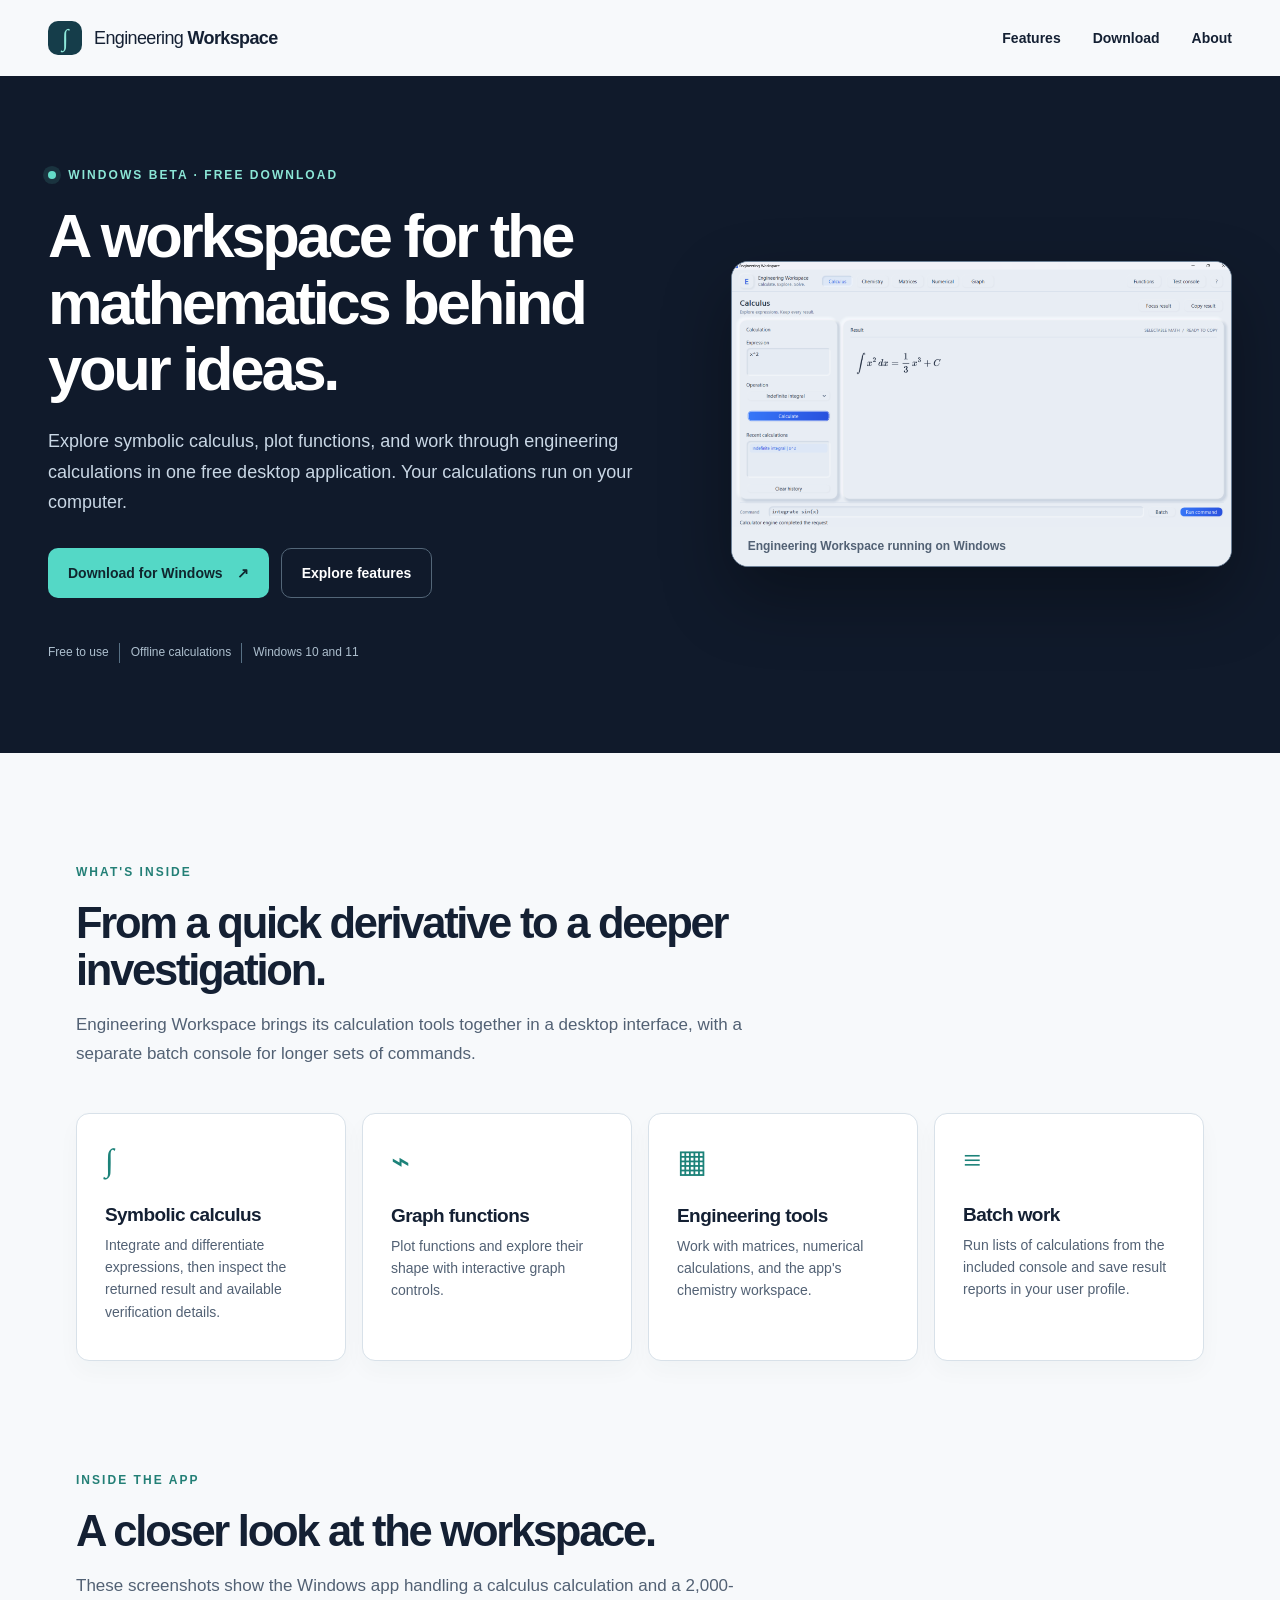
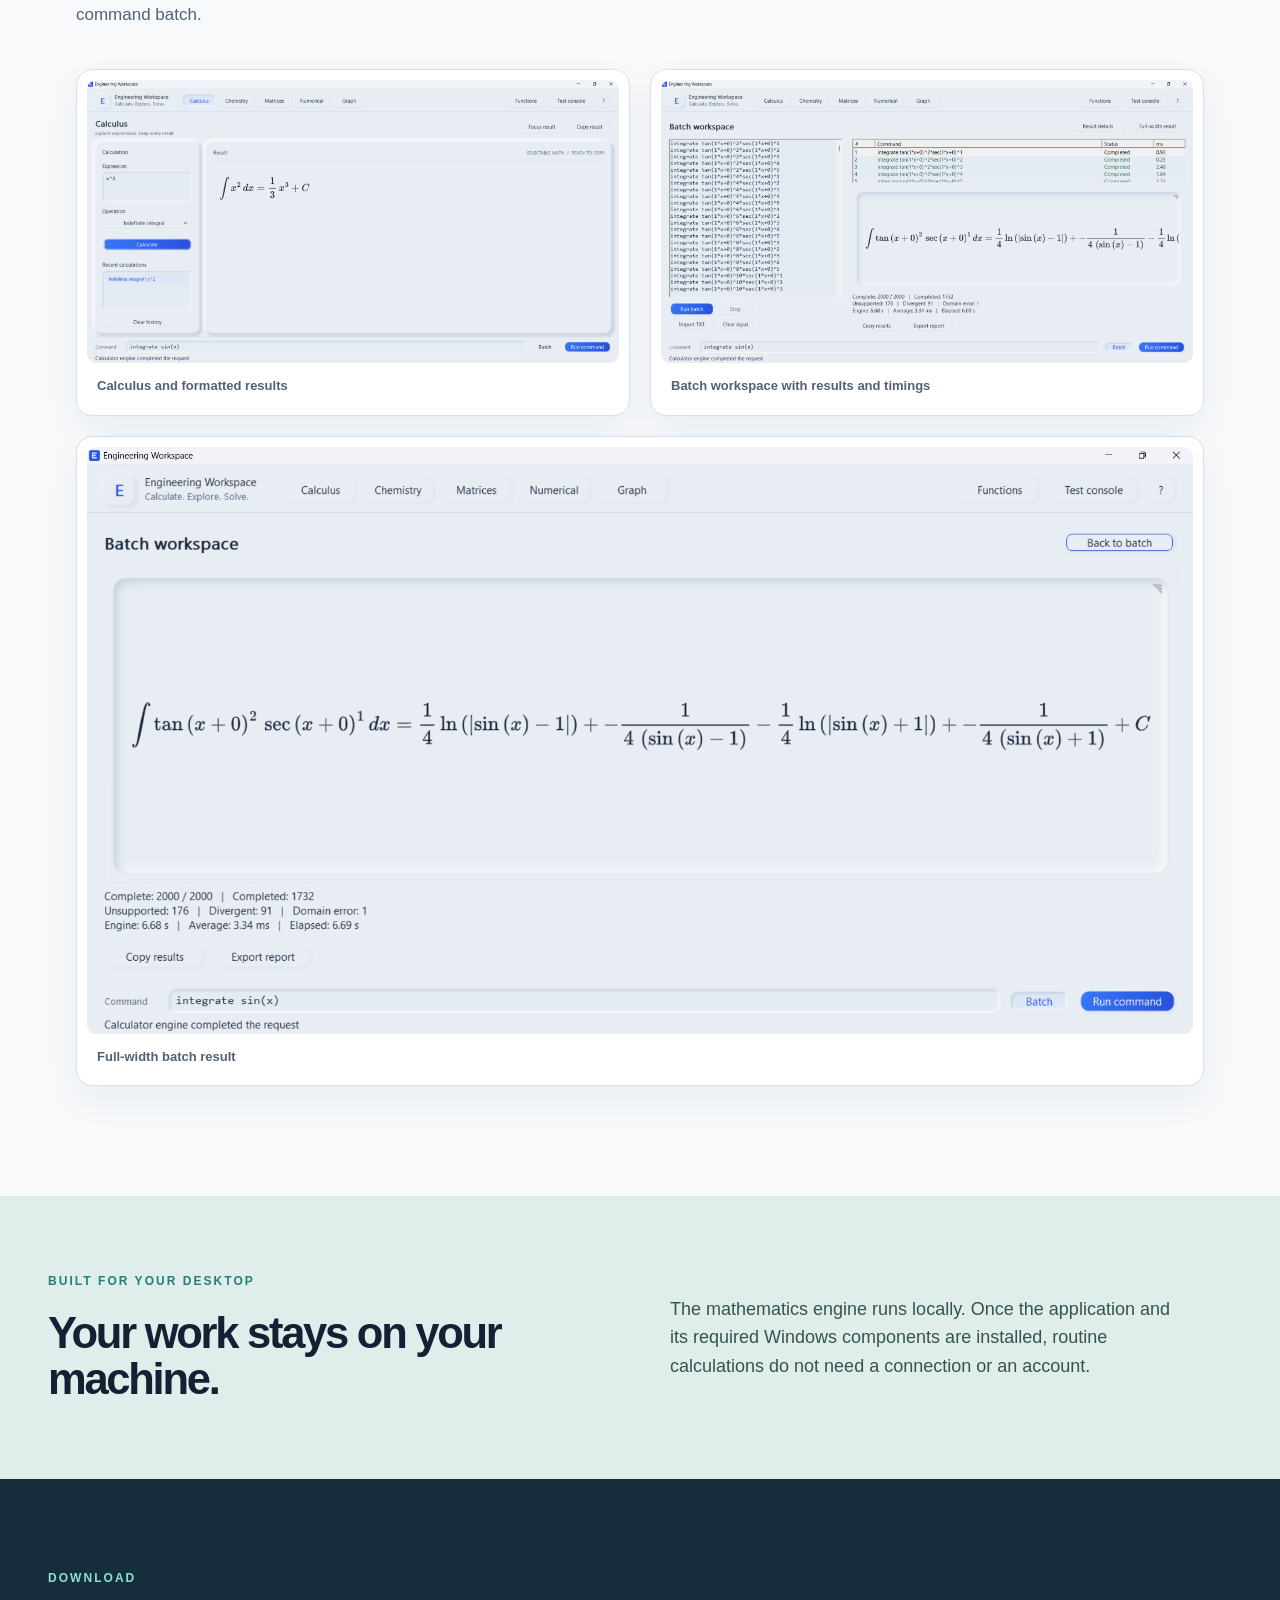
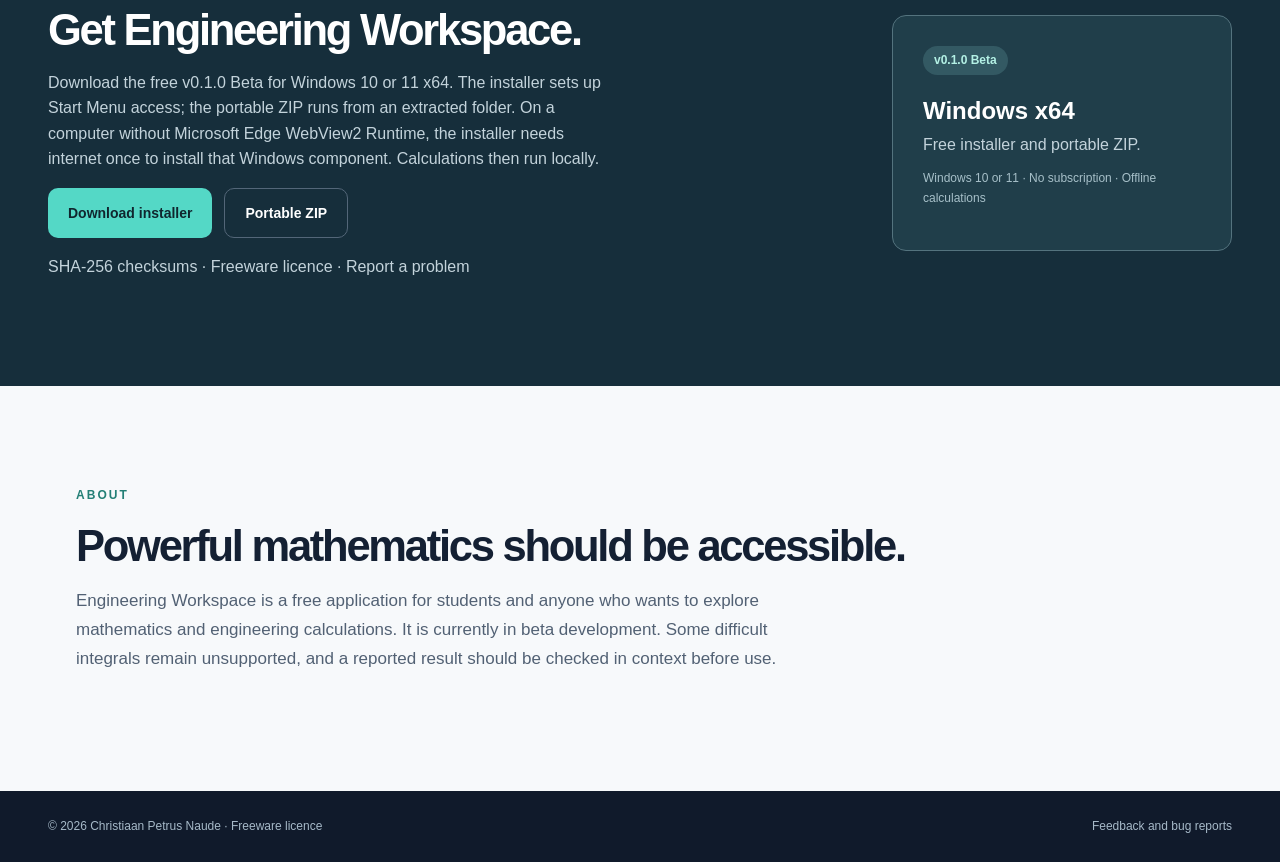
==== docs/index.html @ 5156f012 "Update links after GitHub account rename" ====
<!doctype html>
<html lang="en">
<head>
  <meta charset="utf-8">
  <meta name="viewport" content="width=device-width, initial-scale=1">
  <meta name="theme-color" content="#101a2b">
  <meta name="description" content="Engineering Workspace is a free Windows application for symbolic mathematics, graphing, and engineering calculations. Calculations run offline.">
  <title>Engineering Workspace — Mathematics, offline and free</title>
  <link rel="stylesheet" href="styles.css">
  <link rel="stylesheet" href="screenshots.css">
</head>
<body>
  <header class="site-header">
    <a class="brand" href="#top" aria-label="Engineering Workspace home"><span class="brand-mark">∫</span><span>Engineering <strong>Workspace</strong></span></a>
    <nav aria-label="Main navigation"><a href="#features">Features</a><a href="#download">Download</a><a href="#about">About</a></nav>
  </header>
  <main id="top">
    <section class="hero" aria-labelledby="hero-heading">
      <div class="hero-copy">
        <p class="eyebrow"><span class="pulse"></span> Windows beta · Free download</p>
        <h1 id="hero-heading">A workspace for the mathematics behind your ideas.</h1>
        <p class="lead">Explore symbolic calculus, plot functions, and work through engineering calculations in one free desktop application. Your calculations run on your computer.</p>
        <div class="hero-actions"><a class="button primary" href="#download">Download for Windows <span aria-hidden="true">↗</span></a><a class="button quiet" href="#features">Explore features</a></div>
        <div class="hero-facts"><span>Free to use</span><span>Offline calculations</span><span>Windows 10 and 11</span></div>
      </div>
      <figure class="workspace-preview">
        <img src="screenshots/engineering-workspace-calculus.png" alt="Engineering Workspace calculus screen displaying the integral of x squared" width="1917" height="1018">
        <figcaption>Engineering Workspace running on Windows</figcaption>
      </figure>
    </section>
    <section id="features" class="features" aria-labelledby="features-heading">
      <div class="section-intro"><p class="eyebrow">WHAT'S INSIDE</p><h2 id="features-heading">From a quick derivative to a deeper investigation.</h2><p>Engineering Workspace brings its calculation tools together in a desktop interface, with a separate batch console for longer sets of commands.</p></div>
      <div class="feature-grid">
        <article><span class="feature-symbol">∫</span><h3>Symbolic calculus</h3><p>Integrate and differentiate expressions, then inspect the returned result and available verification details.</p></article>
        <article><span class="feature-symbol">⌁</span><h3>Graph functions</h3><p>Plot functions and explore their shape with interactive graph controls.</p></article>
        <article><span class="feature-symbol">▦</span><h3>Engineering tools</h3><p>Work with matrices, numerical calculations, and the app's chemistry workspace.</p></article>
        <article><span class="feature-symbol">≡</span><h3>Batch work</h3><p>Run lists of calculations from the included console and save result reports in your user profile.</p></article>
      </div>
    </section>
    <section class="screenshots" aria-labelledby="screenshots-heading">
      <div class="section-intro"><p class="eyebrow">INSIDE THE APP</p><h2 id="screenshots-heading">A closer look at the workspace.</h2><p>These screenshots show the Windows app handling a calculus calculation and a 2,000-command batch.</p></div>
      <div class="screenshot-grid">
        <figure><img src="screenshots/engineering-workspace-calculus.png" alt="Calculus screen showing the integral of x squared and its formatted antiderivative" loading="lazy" width="1917" height="1018"><figcaption>Calculus and formatted results</figcaption></figure>
        <figure><img src="screenshots/engineering-workspace-batch.png" alt="Batch workspace showing 2,000 processed commands, their statuses and a selected result" loading="lazy" width="1917" height="1018"><figcaption>Batch workspace with results and timings</figcaption></figure>
        <figure><img src="screenshots/engineering-workspace-batch-result.png" alt="Full-width mathematical result from the batch workspace" loading="lazy" width="1917" height="1018"><figcaption>Full-width batch result</figcaption></figure>
      </div>
    </section>
    <section class="principle" aria-labelledby="principle-heading"><div><p class="eyebrow">BUILT FOR YOUR DESKTOP</p><h2 id="principle-heading">Your work stays on your machine.</h2></div><p>The mathematics engine runs locally. Once the application and its required Windows components are installed, routine calculations do not need a connection or an account.</p></section>
    <section id="download" class="download" aria-labelledby="download-heading"><div><p class="eyebrow">DOWNLOAD</p><h2 id="download-heading">Get Engineering Workspace.</h2><p>Download the free v0.1.0 Beta for Windows 10 or 11 x64. The installer sets up Start Menu access; the portable ZIP runs from an extracted folder. On a computer without Microsoft Edge WebView2 Runtime, the installer needs internet once to install that Windows component. Calculations then run locally.</p><div class="hero-actions"><a class="button primary" href="https://github.com/C-NAUDE/Engineering-Workspace-Releases/releases/download/v0.1.0/EngineeringWorkspace-Setup-v0.1.0.exe">Download installer</a><a class="button quiet" href="https://github.com/C-NAUDE/Engineering-Workspace-Releases/releases/download/v0.1.0/EngineeringWorkspace-Portable-v0.1.0-Windows-x64.zip">Portable ZIP</a></div><p class="small"><a href="https://github.com/C-NAUDE/Engineering-Workspace-Releases/releases/download/v0.1.0/SHA256SUMS.txt">SHA-256 checksums</a> · <a href="LICENSE.txt">Freeware licence</a> · <a href="https://github.com/C-NAUDE/Engineering-Workspace-Releases/issues">Report a problem</a></p></div><div class="release-card"><span class="release-status">v0.1.0 Beta</span><h3>Windows x64</h3><p>Free installer and portable ZIP.</p><p class="small">Windows 10 or 11 · No subscription · Offline calculations</p></div></section>
    <section id="about" class="about" aria-labelledby="about-heading"><p class="eyebrow">ABOUT</p><h2 id="about-heading">Powerful mathematics should be accessible.</h2><p>Engineering Workspace is a free application for students and anyone who wants to explore mathematics and engineering calculations. It is currently in beta development. Some difficult integrals remain unsupported, and a reported result should be checked in context before use.</p></section>
  </main>
  <footer><span>© 2026 Christiaan Petrus Naude · <a href="LICENSE.txt">Freeware licence</a></span><span><a href="https://github.com/C-NAUDE/Engineering-Workspace-Releases/issues">Feedback and bug reports</a></span></footer>
</body>
</html>
---- docs/styles.css ----
:root{color-scheme:light;--ink:#142033;--muted:#526174;--navy:#101a2b;--teal:#54d8c6;--line:#d8e1e9;--paper:#f7f9fb}*{box-sizing:border-box}html{scroll-behavior:smooth}body{margin:0;color:var(--ink);background:var(--paper);font:16px/1.6 'DM Sans',Arial,sans-serif}a{color:inherit;text-decoration:none}a:focus-visible{outline:3px solid #19877a;outline-offset:4px}.site-header{height:76px;display:flex;align-items:center;justify-content:space-between;gap:24px;max-width:1240px;padding:0 28px;margin:auto}.brand{display:flex;align-items:center;gap:12px;font-family:'Space Grotesk',Arial,sans-serif;font-size:18px;letter-spacing:-.035em;white-space:nowrap}.brand strong{font-weight:700}.brand-mark{display:grid;place-items:center;width:34px;height:34px;border-radius:10px;background:#153d4a;color:#8de8da;font:italic 24px Georgia,serif}.site-header nav{display:flex;gap:32px;font-size:14px;font-weight:700}.site-header nav a:hover{color:#167e73}.hero{background:var(--navy);color:#fff;min-height:570px;padding:90px max(28px,calc((100vw - 1184px)/2));display:grid;grid-template-columns:1.1fr .9fr;gap:70px;align-items:center;overflow:hidden}.eyebrow{text-transform:uppercase;letter-spacing:.17em;font-weight:700;font-size:12px;color:#237f76;margin:0 0 18px}.hero .eyebrow{color:#8be6d6}.pulse{display:inline-block;width:8px;height:8px;background:#63dbc8;border-radius:50%;margin-right:7px;box-shadow:0 0 0 5px #63dbc820}.hero h1,.section-intro h2,.principle h2,.download h2,.about h2{font-family:'Space Grotesk',Arial,sans-serif;letter-spacing:-.052em;line-height:1.08;margin:0}.hero h1{font-size:clamp(42px,4.8vw,68px);max-width:680px}.lead{font-size:18px;line-height:1.7;color:#c9d7e5;max-width:600px;margin:24px 0 30px}.hero-actions{display:flex;gap:12px;flex-wrap:wrap}.button{display:inline-flex;align-items:center;gap:14px;padding:13px 20px;border-radius:10px;font-size:14px;font-weight:700}.button.primary{background:var(--teal);color:#10262e}.button.primary:hover{background:#7ce9db}.button.quiet{border:1px solid #536678;color:#fff}.button.quiet:hover{background:#25354a}.hero-facts{display:flex;flex-wrap:wrap;gap:10px;margin-top:45px;font-size:12px;color:#adbfce}.hero-facts span{border-left:1px solid #577084;padding-left:11px}.hero-facts span:first-child{border:0;padding:0}.workspace-preview{width:100%;max-width:510px;background:#e9eef4;color:var(--ink);border:1px solid #6d8096;border-radius:17px;box-shadow:0 30px 70px #0005;transform:rotate(-2deg);overflow:hidden}.preview-title{height:46px;background:#d9e3ec;display:flex;align-items:center;gap:9px;padding:0 18px;font-size:12px;font-weight:700}.preview-dot{width:9px;height:9px;background:#2fae9e;border-radius:50%}.preview-label{margin-left:auto;font-size:10px;color:#5c6d7e;text-transform:uppercase;letter-spacing:.1em}.preview-tabs{display:flex;gap:5px;padding:11px 15px 0;background:#e7edf3}.preview-tabs span{padding:7px 13px;border-radius:7px 7px 0 0;color:#6d7e91;font-size:11px}.preview-tabs .active{background:#fff;color:#173c51;font-weight:700}.preview-body{background:#fff;padding:28px 28px 34px;min-height:272px}.preview-kicker{font-size:10px;letter-spacing:.15em;font-weight:700;color:#71849a;margin-bottom:8px}.preview-input{padding:12px 14px;margin-bottom:25px;background:#f2f6f9;border:1px solid #e0e8ee;border-radius:8px;font:14px Consolas,monospace;overflow-wrap:anywhere}.preview-answer{font:26px Georgia,serif;margin:7px 0 28px;color:#152f46}.preview-note{font-size:11px;color:#607387}.check{display:inline-grid;place-items:center;border-radius:50%;width:17px;height:17px;background:#daf8ed;color:#137e5a;margin-right:5px}.features,.about{max-width:1184px;margin:auto;padding:110px 28px}.section-intro{max-width:740px}.section-intro h2,.principle h2,.download h2,.about h2{font-size:clamp(34px,3.4vw,48px)}.section-intro>p:last-child,.about>p:last-child{color:var(--muted);font-size:17px;line-height:1.7;max-width:720px}.feature-grid{display:grid;grid-template-columns:repeat(4,1fr);gap:16px;margin-top:44px}.feature-grid article{background:#fff;border:1px solid var(--line);border-radius:13px;padding:28px;min-height:248px;box-shadow:0 10px 22px #13324b08}.feature-symbol{font:32px Georgia,serif;color:#1c8279}.feature-grid h3{font:600 19px 'Space Grotesk',Arial,sans-serif;letter-spacing:-.03em;margin:25px 0 8px}.feature-grid p{font-size:14px;color:var(--muted);margin:0}.principle{background:#dfeeea;padding:76px max(28px,calc((100vw - 1184px)/2));display:grid;grid-template-columns:1fr 1fr;gap:60px;align-items:center}.principle>p{max-width:500px;color:#36544f;font-size:18px}.download{background:#162e3b;color:#fff;padding:90px max(28px,calc((100vw - 1184px)/2));display:grid;grid-template-columns:1fr 340px;gap:90px;align-items:center}.download .eyebrow{color:#8ee0d1}.download p{max-width:570px;color:#c3d3db}.release-card{background:#203e4a;border:1px solid #54737e;border-radius:14px;padding:30px}.release-card h3{font:600 24px 'Space Grotesk',Arial,sans-serif;margin:22px 0 7px}.release-card p{margin:0 0 12px}.release-status{display:inline-block;background:#335963;color:#b4f1e5;border-radius:100px;padding:5px 11px;font-size:12px;font-weight:700}.release-card .small{font-size:12px;color:#a7c0c9}.about{padding-top:100px;padding-bottom:100px}footer{background:#101a2b;color:#a6b9c8;padding:26px max(28px,calc((100vw - 1184px)/2));display:flex;justify-content:space-between;gap:20px;font-size:12px}@media(max-width:900px){.hero{grid-template-columns:1fr;gap:60px;padding-top:75px;padding-bottom:80px}.workspace-preview{transform:none}.feature-grid{grid-template-columns:repeat(2,1fr)}.download{grid-template-columns:1fr;gap:30px}.release-card{max-width:420px}}@media(max-width:600px){.site-header{height:auto;min-height:72px;align-items:flex-start;flex-direction:column;padding-top:18px;padding-bottom:18px;gap:12px}.site-header nav{gap:20px;font-size:12px}.hero{padding-top:55px}.hero h1{font-size:42px}.lead{font-size:16px}.hero-facts{margin-top:32px}.features,.about{padding-top:75px;padding-bottom:75px}.feature-grid{grid-template-columns:1fr}.principle{grid-template-columns:1fr;gap:8px;padding-top:65px;padding-bottom:65px}.download{padding-top:70px;padding-bottom:70px}footer{flex-direction:column}}
---- docs/screenshots.css ----
.workspace-preview{margin:0;max-width:650px;transform:none}.workspace-preview img{display:block;width:100%;height:auto}.workspace-preview figcaption{padding:10px 16px;background:#e9eef4;color:#526174;font-size:12px;font-weight:700}.screenshots{max-width:1184px;margin:auto;padding:0 28px 110px}.screenshot-grid{display:grid;grid-template-columns:1fr 1fr;gap:20px;margin-top:40px}.screenshot-grid figure{margin:0;background:#fff;padding:10px;border:1px solid #d8e1e9;border-radius:16px;box-shadow:0 15px 35px #142f480e}.screenshot-grid figure:last-child{grid-column:1/-1}.screenshot-grid img{display:block;width:100%;height:auto;border-radius:9px}.screenshot-grid figcaption{padding:13px 10px 8px;font-size:13px;font-weight:700;color:#526174}@media(max-width:800px){.screenshots{padding-bottom:75px}.screenshot-grid{grid-template-columns:1fr}}
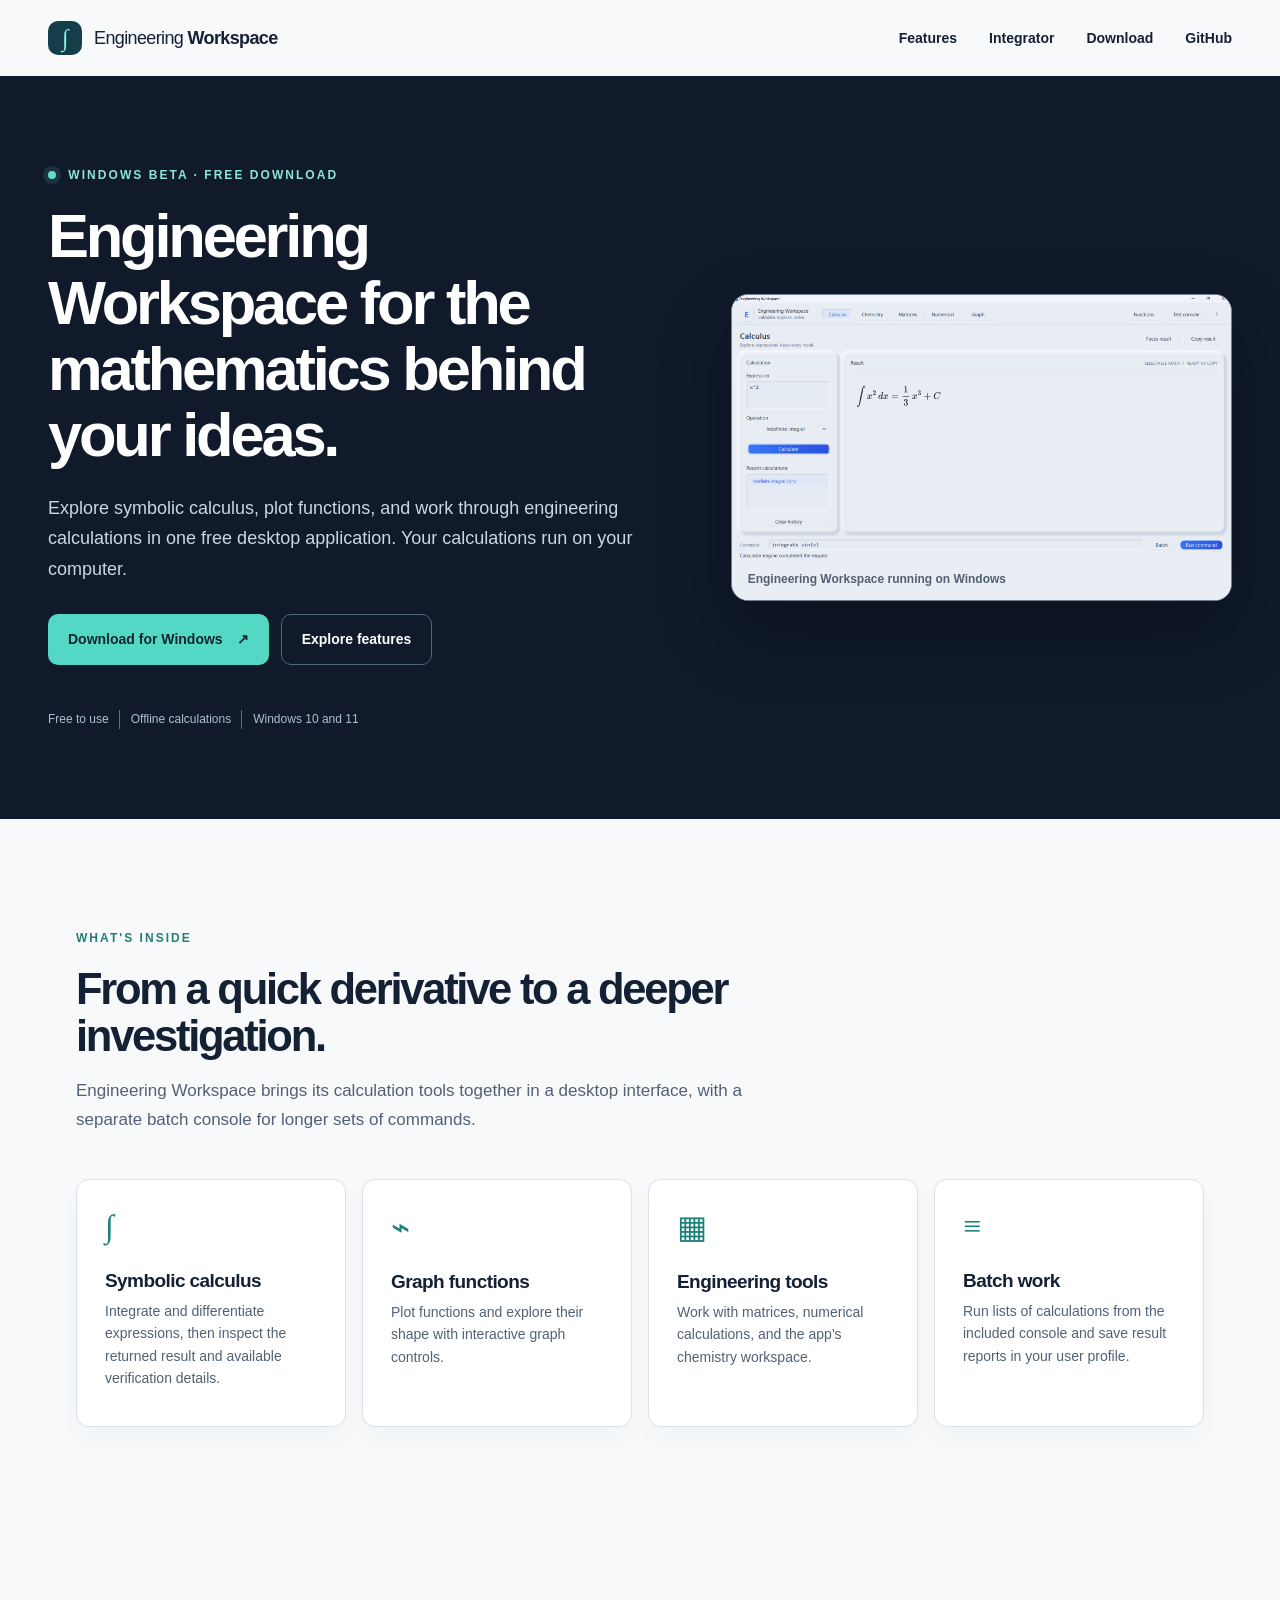
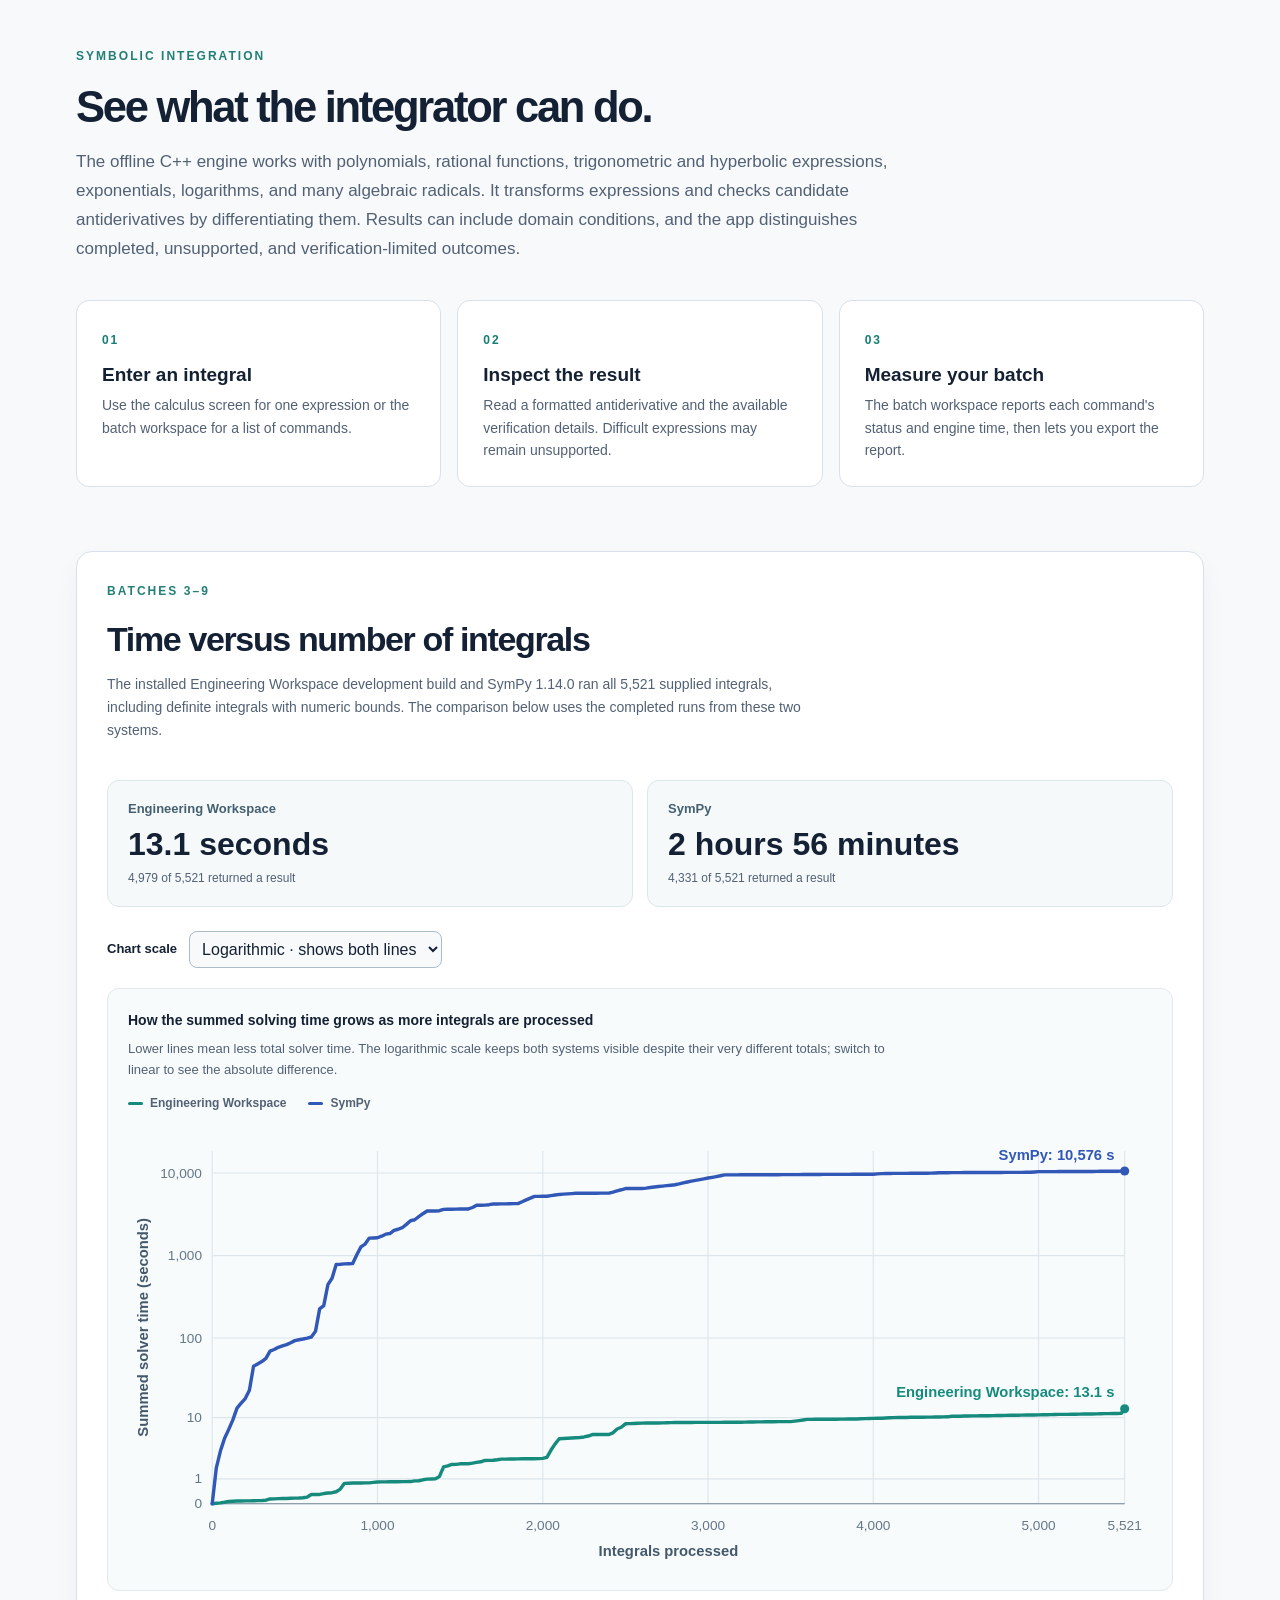
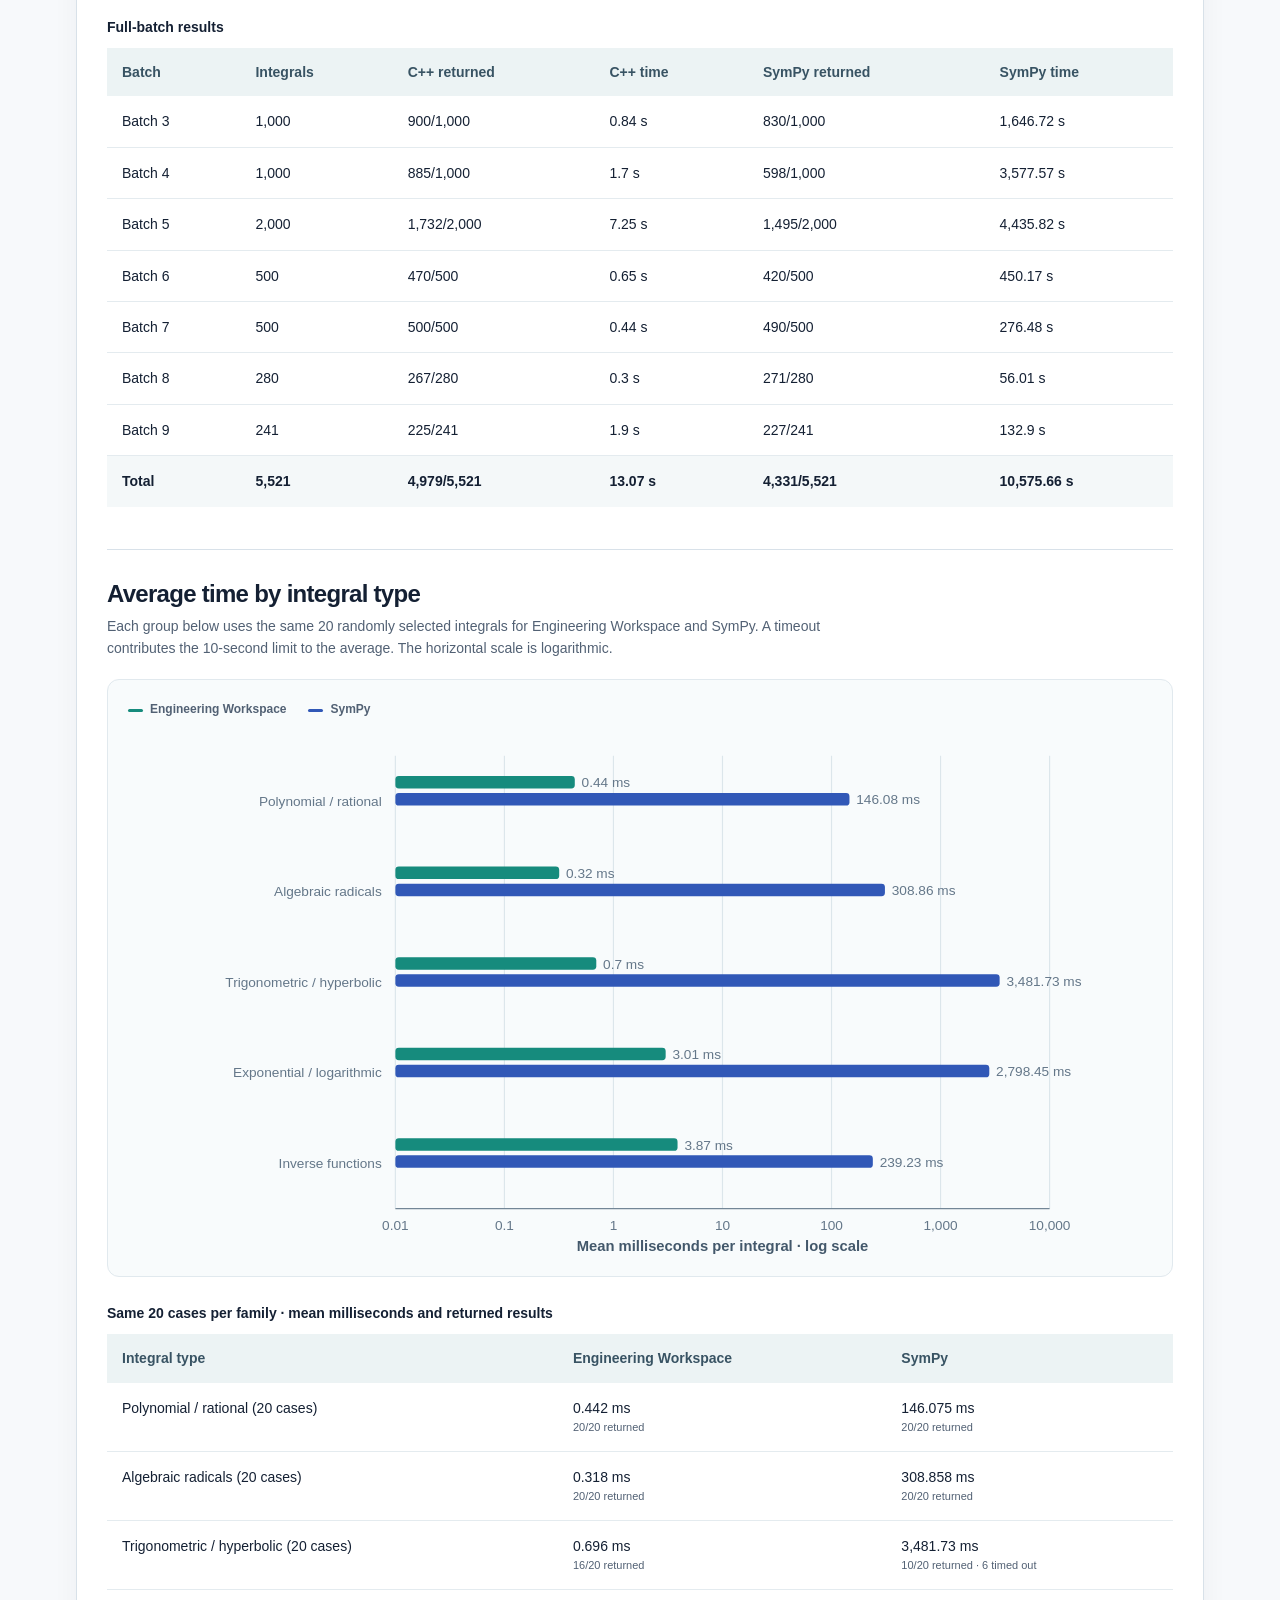
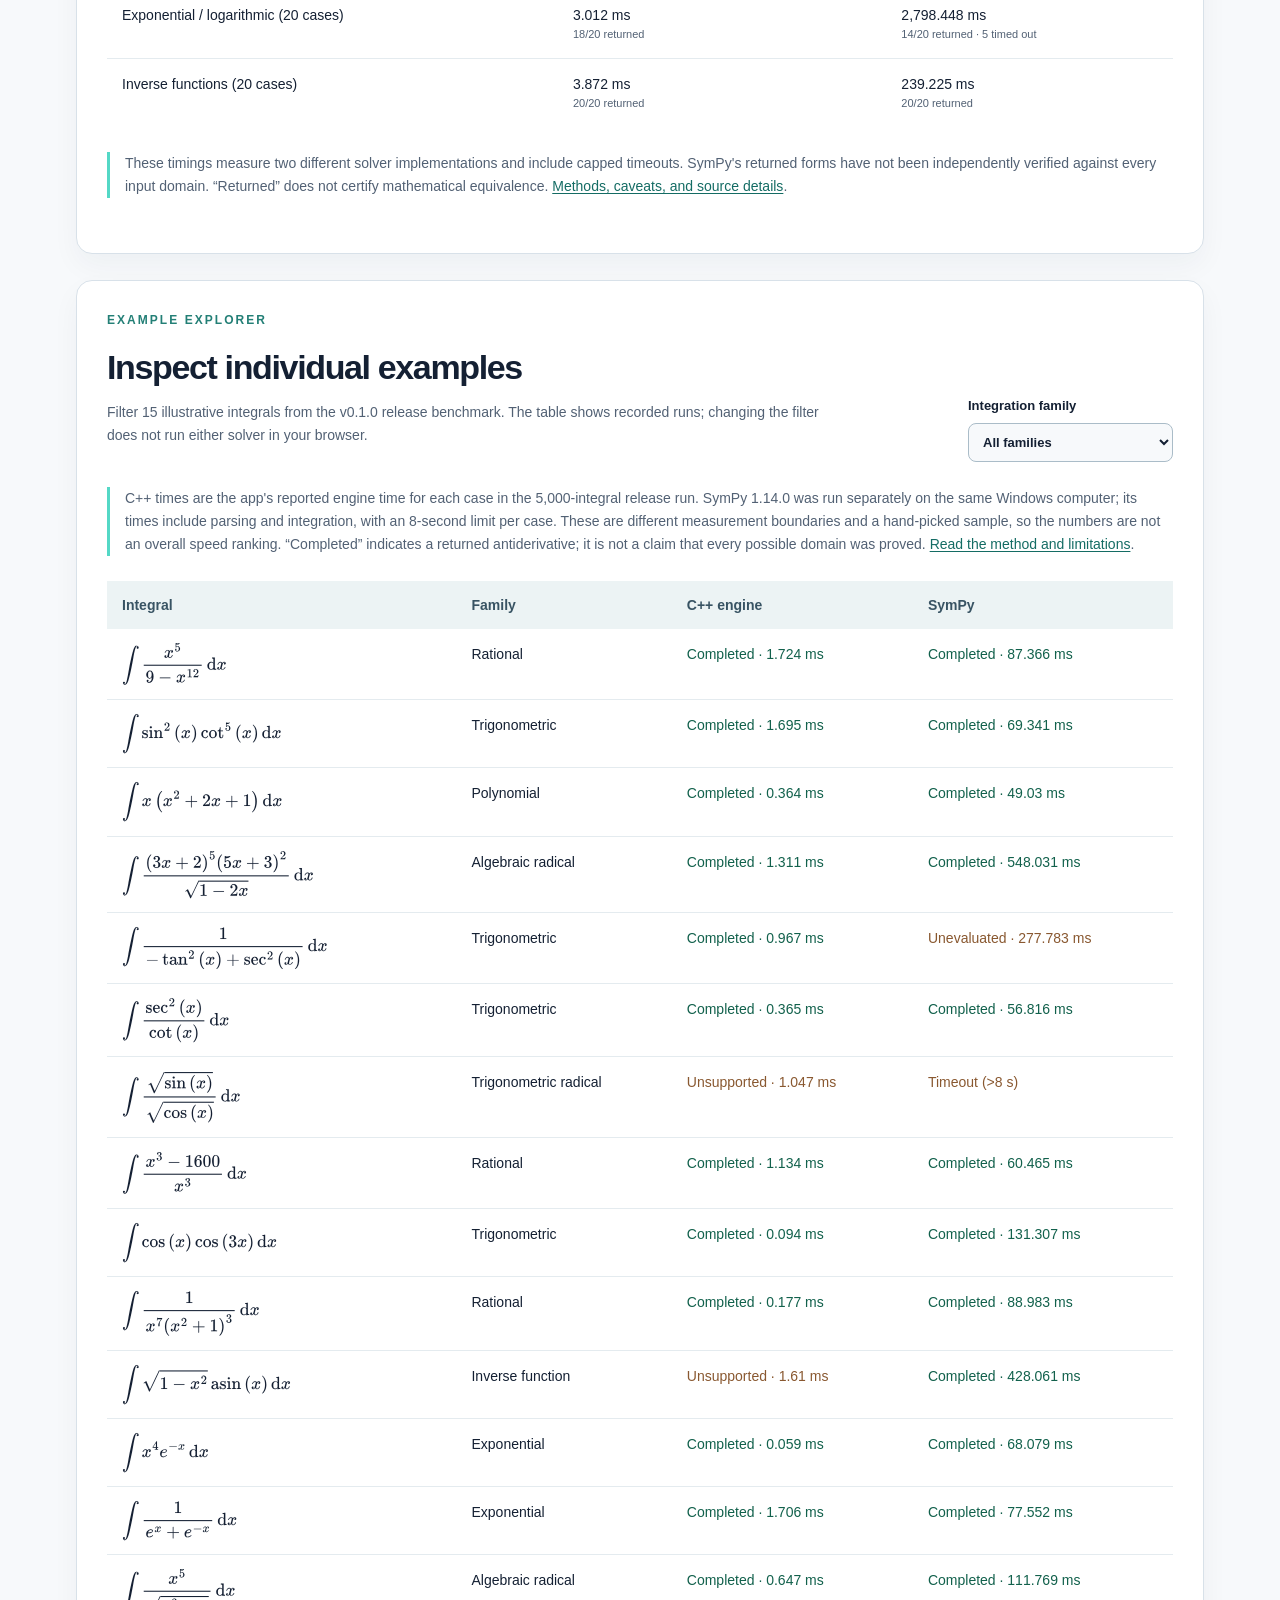
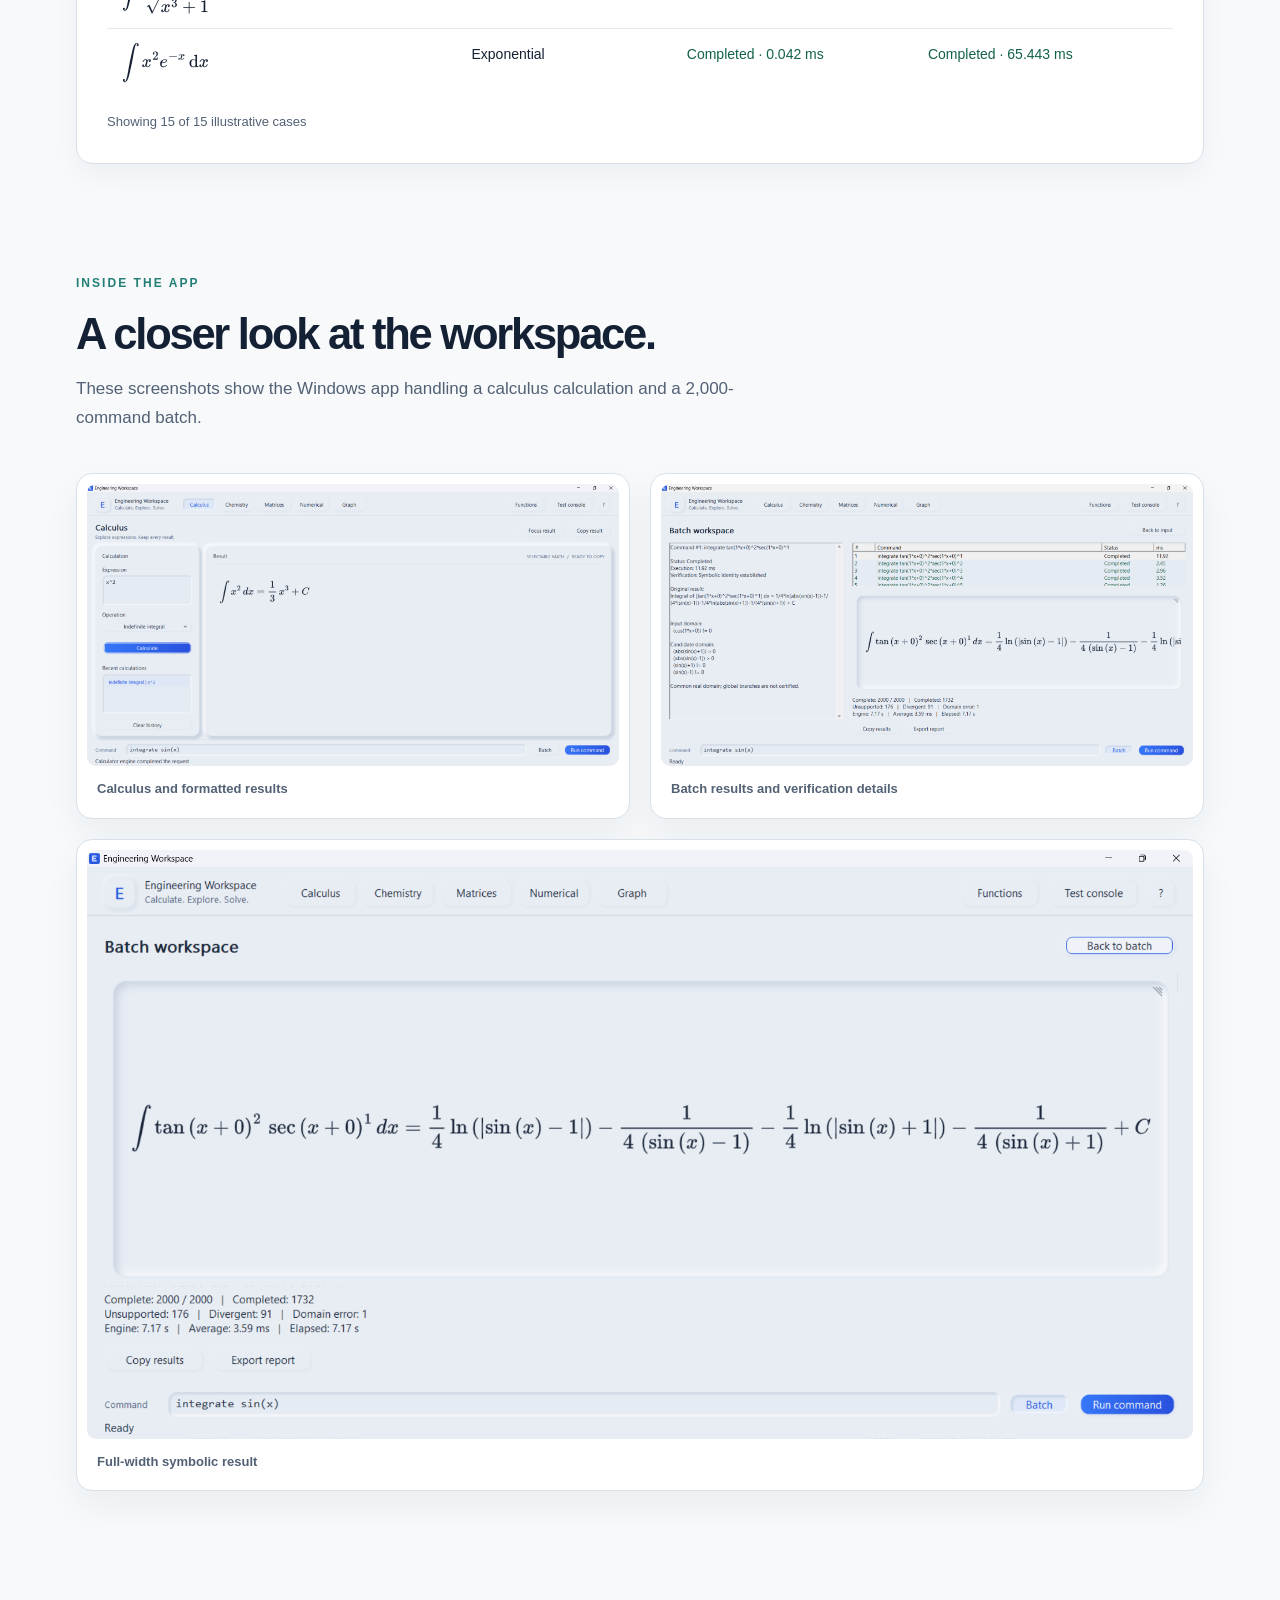
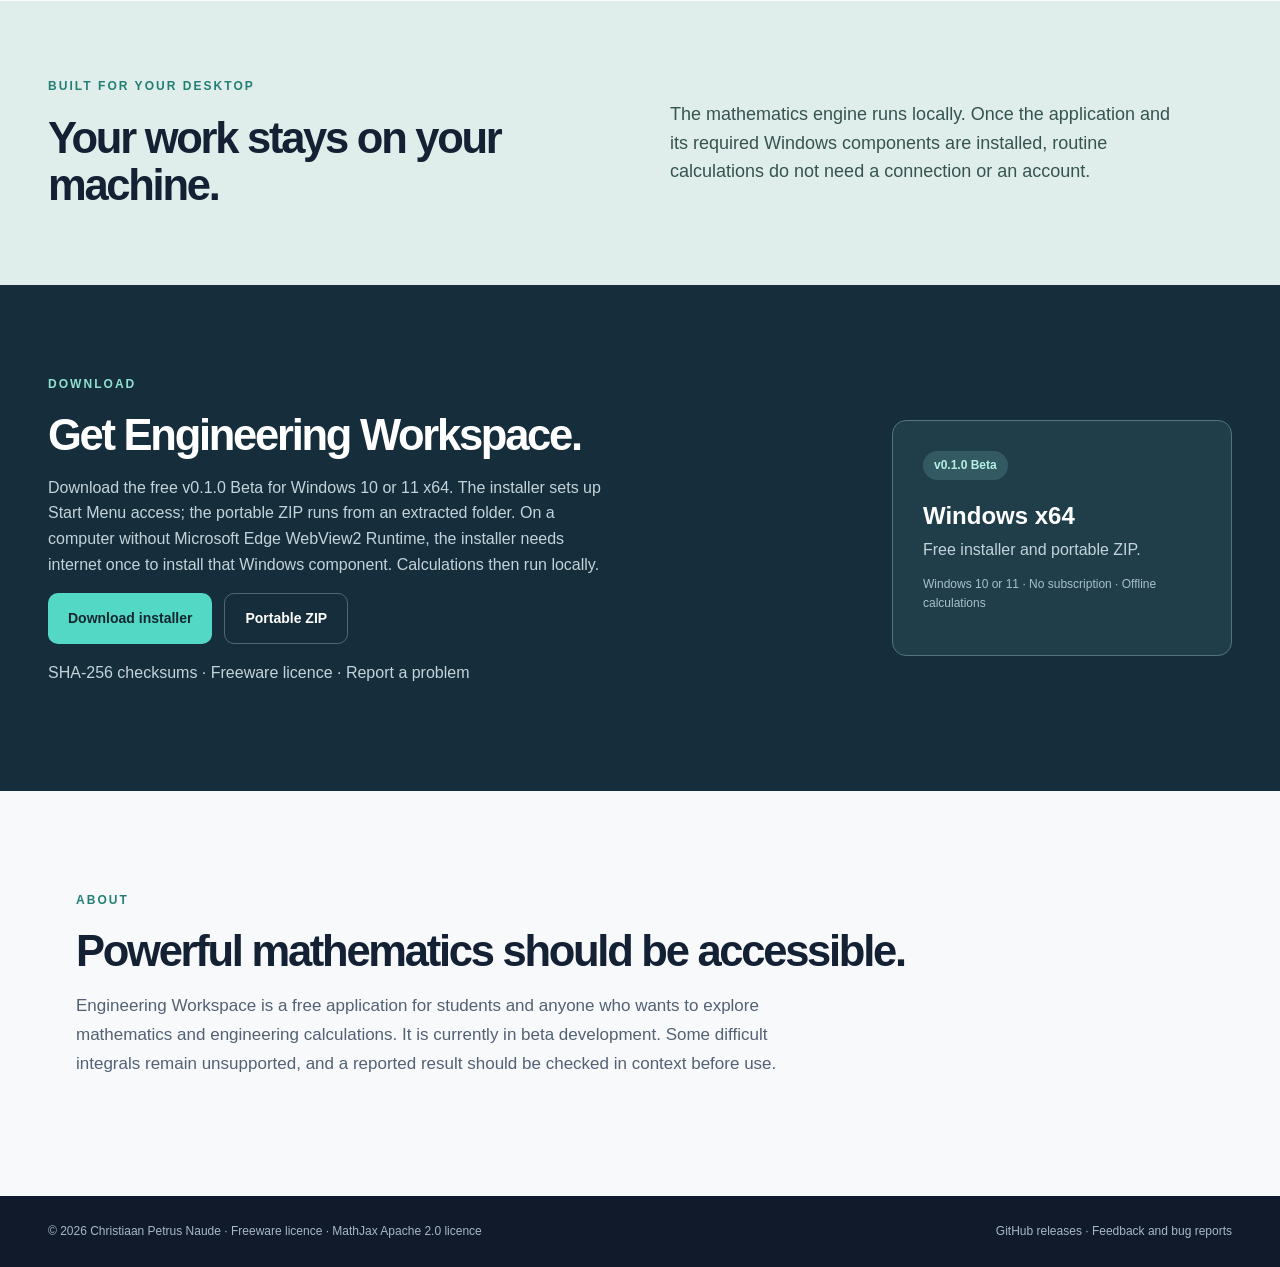
==== commit ad5a2126: "Update website and link to engineeringwork.space" ====
--- a/docs/index.html
+++ b/docs/index.html
@@ -3,22 +3,49 @@
 <head>
   <meta charset="utf-8">
   <meta name="viewport" content="width=device-width, initial-scale=1">
+  <link rel="icon" type="image/png" sizes="256x256" href="/favicon.png">
   <meta name="theme-color" content="#101a2b">
-  <meta name="description" content="Engineering Workspace is a free Windows application for symbolic mathematics, graphing, and engineering calculations. Calculations run offline.">
-  <title>Engineering Workspace — Mathematics, offline and free</title>
+  <meta name="description" content="Download Engineering Workspace, a free offline Windows app for symbolic calculus, graphing, matrices, numerical methods, and engineering calculations.">
+  <link rel="canonical" href="https://engineeringwork.space/">
+  <meta property="og:type" content="website">
+  <meta property="og:site_name" content="Engineering Workspace">
+  <meta property="og:title" content="Engineering Workspace — Free offline mathematics app for Windows">
+  <meta property="og:description" content="Explore symbolic calculus, graphs, matrices, and engineering calculations in a free Windows desktop app.">
+  <meta property="og:url" content="https://engineeringwork.space/">
+  <meta property="og:image" content="https://engineeringwork.space/screenshots/engineering-workspace-calculus.png">
+  <meta name="twitter:card" content="summary_large_image">
+  <script>window.MathJax = {tex: {inlineMath: [['\\(', '\\)']]}, svg: {fontCache: 'global'}, startup: {typeset: false}};</script>
+  <script defer src="vendor/MathJax/tex-svg.js"></script>
+  <script type="application/ld+json">
+  {
+    "@context": "https://schema.org",
+    "@type": "SoftwareApplication",
+    "name": "Engineering Workspace",
+    "url": "https://engineeringwork.space/",
+    "description": "Free offline Windows application for symbolic calculus, graphing, matrices, numerical methods, and engineering calculations.",
+    "applicationCategory": "EducationalApplication",
+    "operatingSystem": "Windows 10 and Windows 11 (x64)",
+    "softwareVersion": "0.1.0 Beta",
+    "author": {"@type": "Person", "name": "Christiaan Petrus Naude"},
+    "offers": {"@type": "Offer", "price": "0", "priceCurrency": "USD"}
+  }
+  </script>
+  <title>Engineering Workspace — Free offline mathematics app for Windows</title>
   <link rel="stylesheet" href="styles.css">
   <link rel="stylesheet" href="screenshots.css">
+  <link rel="stylesheet" href="integrator.css?v=20261024-b39b">
+  <link rel="stylesheet" href="mobile.css?v=20261025-phone-v1">
 </head>
 <body>
   <header class="site-header">
     <a class="brand" href="#top" aria-label="Engineering Workspace home"><span class="brand-mark">∫</span><span>Engineering <strong>Workspace</strong></span></a>
-    <nav aria-label="Main navigation"><a href="#features">Features</a><a href="#download">Download</a><a href="#about">About</a></nav>
+    <nav aria-label="Main navigation"><a href="#features">Features</a><a href="#integrator">Integrator</a><a href="#download">Download</a><a href="https://github.com/C-NAUDE/Engineering-Workspace-Releases">GitHub</a></nav>
   </header>
   <main id="top">
     <section class="hero" aria-labelledby="hero-heading">
       <div class="hero-copy">
         <p class="eyebrow"><span class="pulse"></span> Windows beta · Free download</p>
-        <h1 id="hero-heading">A workspace for the mathematics behind your ideas.</h1>
+        <h1 id="hero-heading">Engineering Workspace for the mathematics behind your ideas.</h1>
         <p class="lead">Explore symbolic calculus, plot functions, and work through engineering calculations in one free desktop application. Your calculations run on your computer.</p>
         <div class="hero-actions"><a class="button primary" href="#download">Download for Windows <span aria-hidden="true">↗</span></a><a class="button quiet" href="#features">Explore features</a></div>
         <div class="hero-facts"><span>Free to use</span><span>Offline calculations</span><span>Windows 10 and 11</span></div>
@@ -37,18 +64,50 @@
         <article><span class="feature-symbol">≡</span><h3>Batch work</h3><p>Run lists of calculations from the included console and save result reports in your user profile.</p></article>
       </div>
     </section>
+    <section id="integrator" class="integrator" aria-labelledby="integrator-heading">
+      <div class="section-intro">
+        <p class="eyebrow">SYMBOLIC INTEGRATION</p>
+        <h2 id="integrator-heading">See what the integrator can do.</h2>
+        <p>The offline C++ engine works with polynomials, rational functions, trigonometric and hyperbolic expressions, exponentials, logarithms, and many algebraic radicals. It transforms expressions and checks candidate antiderivatives by differentiating them. Results can include domain conditions, and the app distinguishes completed, unsupported, and verification-limited outcomes.</p>
+      </div>
+      <div class="integrator-highlights">
+        <article><span>01</span><h3>Enter an integral</h3><p>Use the calculus screen for one expression or the batch workspace for a list of commands.</p></article>
+        <article><span>02</span><h3>Inspect the result</h3><p>Read a formatted antiderivative and the available verification details. Difficult expressions may remain unsupported.</p></article>
+        <article><span>03</span><h3>Measure your batch</h3><p>The batch workspace reports each command's status and engine time, then lets you export the report.</p></article>
+      </div>
+      <div id="batch-benchmarks" class="benchmark-panel batch-benchmark-panel" aria-labelledby="batch-benchmark-heading">
+        <div class="benchmark-heading"><div><p class="eyebrow">BATCHES 3–9</p><h3 id="batch-benchmark-heading">Time versus number of integrals</h3><p>The installed Engineering Workspace development build and SymPy 1.14.0 ran all 5,521 supplied integrals, including definite integrals with numeric bounds. The comparison below uses the completed runs from these two systems.</p></div></div>
+        <div class="benchmark-kpis" aria-label="Full benchmark totals"><div><span>Engineering Workspace</span><strong id="engine-time-total">Loading…</strong><small id="engine-result-total"></small></div><div><span>SymPy</span><strong id="sympy-time-total">Loading…</strong><small id="sympy-result-total"></small></div></div>
+        <div class="chart-control"><label for="batch-time-scale">Chart scale</label><select id="batch-time-scale"><option value="log" selected>Logarithmic · shows both lines</option><option value="linear">Linear</option></select></div>
+        <div class="chart-card"><p class="chart-caption">How the summed solving time grows as more integrals are processed</p><p class="chart-explanation">Lower lines mean less total solver time. The logarithmic scale keeps both systems visible despite their very different totals; switch to linear to see the absolute difference.</p><div class="chart-legend"><span class="legend-engine">Engineering Workspace</span><span class="legend-sympy">SymPy</span></div><svg id="batch-time-chart" class="benchmark-chart" viewBox="0 0 900 390" role="img" aria-label="Cumulative solver time versus number of integrals; lower lines represent less time"></svg></div>
+        <div class="benchmark-table-wrap"><table class="benchmark-table" id="batch-summary-table"><caption>Full-batch results</caption><thead><tr><th scope="col">Batch</th><th scope="col">Integrals</th><th scope="col">C++ returned</th><th scope="col">C++ time</th><th scope="col">SymPy returned</th><th scope="col">SymPy time</th></tr></thead><tbody><tr><td colspan="6">Loading full-batch results…</td></tr></tbody></table></div>
+        <div class="family-benchmark"><h4>Average time by integral type</h4><p>Each group below uses the same 20 randomly selected integrals for Engineering Workspace and SymPy. A timeout contributes the 10-second limit to the average. The horizontal scale is logarithmic.</p><div class="chart-card"><div class="chart-legend"><span class="legend-engine">Engineering Workspace</span><span class="legend-sympy">SymPy</span></div><svg id="family-time-chart" class="benchmark-chart family-chart" viewBox="0 0 900 460" role="img" aria-label="Average measured time per integral type on the same 100 sampled integrals"></svg></div><div class="benchmark-table-wrap"><table class="benchmark-table" id="family-summary-table"><caption>Same 20 cases per family · mean milliseconds and returned results</caption><thead><tr><th scope="col">Integral type</th><th scope="col">Engineering Workspace</th><th scope="col">SymPy</th></tr></thead><tbody><tr><td colspan="3">Loading family comparison…</td></tr></tbody></table></div></div>
+        <p class="benchmark-note">These timings measure two different solver implementations and include capped timeouts. SymPy's returned forms have not been independently verified against every input domain. “Returned” does not certify mathematical equivalence. <a href="benchmark-methodology.html#full-batches">Methods, caveats, and source details</a>.</p>
+      </div>
+      <div class="benchmark-panel" aria-labelledby="benchmark-heading">
+        <div class="benchmark-heading">
+          <div><p class="eyebrow">EXAMPLE EXPLORER</p><h3 id="benchmark-heading">Inspect individual examples</h3><p>Filter 15 illustrative integrals from the v0.1.0 release benchmark. The table shows recorded runs; changing the filter does not run either solver in your browser.</p></div>
+          <label for="benchmark-family">Integration family <select id="benchmark-family"><option value="all">All families</option></select></label>
+        </div>
+        <p class="benchmark-note">C++ times are the app's reported engine time for each case in the 5,000-integral release run. SymPy 1.14.0 was run separately on the same Windows computer; its times include parsing and integration, with an 8-second limit per case. These are different measurement boundaries and a hand-picked sample, so the numbers are not an overall speed ranking. “Completed” indicates a returned antiderivative; it is not a claim that every possible domain was proved. <a href="benchmark-methodology.html">Read the method and limitations</a>.</p>
+        <div class="benchmark-table-wrap"><table class="benchmark-table"><thead><tr><th scope="col">Integral</th><th scope="col">Family</th><th scope="col">C++ engine</th><th scope="col">SymPy</th></tr></thead><tbody id="benchmark-rows"><tr><td colspan="4">Loading comparison data…</td></tr></tbody></table></div>
+        <p id="benchmark-count" class="benchmark-count" aria-live="polite"></p>
+      </div>
+    </section>
     <section class="screenshots" aria-labelledby="screenshots-heading">
       <div class="section-intro"><p class="eyebrow">INSIDE THE APP</p><h2 id="screenshots-heading">A closer look at the workspace.</h2><p>These screenshots show the Windows app handling a calculus calculation and a 2,000-command batch.</p></div>
       <div class="screenshot-grid">
         <figure><img src="screenshots/engineering-workspace-calculus.png" alt="Calculus screen showing the integral of x squared and its formatted antiderivative" loading="lazy" width="1917" height="1018"><figcaption>Calculus and formatted results</figcaption></figure>
-        <figure><img src="screenshots/engineering-workspace-batch.png" alt="Batch workspace showing 2,000 processed commands, their statuses and a selected result" loading="lazy" width="1917" height="1018"><figcaption>Batch workspace with results and timings</figcaption></figure>
-        <figure><img src="screenshots/engineering-workspace-batch-result.png" alt="Full-width mathematical result from the batch workspace" loading="lazy" width="1917" height="1018"><figcaption>Full-width batch result</figcaption></figure>
+        <figure><img src="screenshots/engineering-workspace-batch.png?v=20261024-2356" alt="Batch workspace showing a selected command's result, verification details and timings after 2,000 commands" loading="lazy" width="1917" height="1018"><figcaption>Batch results and verification details</figcaption></figure>
+        <figure><img src="screenshots/engineering-workspace-batch-result.png?v=20261024-2356" alt="Full-width mathematical result from the batch workspace after 2,000 commands" loading="lazy" width="1917" height="1018"><figcaption>Full-width symbolic result</figcaption></figure>
       </div>
     </section>
     <section class="principle" aria-labelledby="principle-heading"><div><p class="eyebrow">BUILT FOR YOUR DESKTOP</p><h2 id="principle-heading">Your work stays on your machine.</h2></div><p>The mathematics engine runs locally. Once the application and its required Windows components are installed, routine calculations do not need a connection or an account.</p></section>
     <section id="download" class="download" aria-labelledby="download-heading"><div><p class="eyebrow">DOWNLOAD</p><h2 id="download-heading">Get Engineering Workspace.</h2><p>Download the free v0.1.0 Beta for Windows 10 or 11 x64. The installer sets up Start Menu access; the portable ZIP runs from an extracted folder. On a computer without Microsoft Edge WebView2 Runtime, the installer needs internet once to install that Windows component. Calculations then run locally.</p><div class="hero-actions"><a class="button primary" href="https://github.com/C-NAUDE/Engineering-Workspace-Releases/releases/download/v0.1.0/EngineeringWorkspace-Setup-v0.1.0.exe">Download installer</a><a class="button quiet" href="https://github.com/C-NAUDE/Engineering-Workspace-Releases/releases/download/v0.1.0/EngineeringWorkspace-Portable-v0.1.0-Windows-x64.zip">Portable ZIP</a></div><p class="small"><a href="https://github.com/C-NAUDE/Engineering-Workspace-Releases/releases/download/v0.1.0/SHA256SUMS.txt">SHA-256 checksums</a> · <a href="LICENSE.txt">Freeware licence</a> · <a href="https://github.com/C-NAUDE/Engineering-Workspace-Releases/issues">Report a problem</a></p></div><div class="release-card"><span class="release-status">v0.1.0 Beta</span><h3>Windows x64</h3><p>Free installer and portable ZIP.</p><p class="small">Windows 10 or 11 · No subscription · Offline calculations</p></div></section>
     <section id="about" class="about" aria-labelledby="about-heading"><p class="eyebrow">ABOUT</p><h2 id="about-heading">Powerful mathematics should be accessible.</h2><p>Engineering Workspace is a free application for students and anyone who wants to explore mathematics and engineering calculations. It is currently in beta development. Some difficult integrals remain unsupported, and a reported result should be checked in context before use.</p></section>
   </main>
-  <footer><span>© 2026 Christiaan Petrus Naude · <a href="LICENSE.txt">Freeware licence</a></span><span><a href="https://github.com/C-NAUDE/Engineering-Workspace-Releases/issues">Feedback and bug reports</a></span></footer>
+  <footer><span>© 2026 Christiaan Petrus Naude · <a href="LICENSE.txt">Freeware licence</a> · <a href="vendor/MathJax/LICENSE">MathJax Apache 2.0 licence</a></span><span><a href="https://github.com/C-NAUDE/Engineering-Workspace-Releases">GitHub releases</a> · <a href="https://github.com/C-NAUDE/Engineering-Workspace-Releases/issues">Feedback and bug reports</a></span></footer>
+  <script src="benchmark.js?v=20261024-b39b" defer></script>
+  <script src="batch-benchmarks.js?v=20261025-phone-v1" defer></script>
 </body>
 </html>
--- a/docs/integrator.css
+++ b/docs/integrator.css
@@ -0,0 +1,64 @@
+.integrator{max-width:1184px;margin:auto;padding:110px 28px}
+.integrator .section-intro{max-width:890px}
+.integrator .section-intro h2{font:600 clamp(34px,3.4vw,48px)/1.08 'Space Grotesk',Arial,sans-serif;letter-spacing:-.052em;margin:0}
+.integrator .section-intro>p:last-child{max-width:850px;color:var(--muted);font-size:17px;line-height:1.7}
+.integrator-highlights{display:grid;grid-template-columns:repeat(3,1fr);gap:16px;margin:36px 0 64px}
+.integrator-highlights article{border:1px solid var(--line);border-radius:13px;background:#fff;padding:25px}
+.integrator-highlights span{color:#167e73;font-size:12px;font-weight:700;letter-spacing:.16em}
+.integrator-highlights h3{font:600 19px 'Space Grotesk',Arial,sans-serif;margin:13px 0 8px}
+.integrator-highlights p{color:var(--muted);font-size:14px;margin:0}
+.benchmark-panel{background:#fff;border:1px solid var(--line);border-radius:16px;box-shadow:0 12px 28px #13324b0b;padding:30px}
+.batch-benchmark-panel{margin-bottom:26px}
+.benchmark-kpis{display:grid;grid-template-columns:repeat(2,minmax(0,1fr));gap:14px;margin:24px 0}
+.benchmark-kpis>div{display:grid;gap:6px;background:#f5f9fa;border:1px solid #dbe7eb;border-radius:12px;padding:18px 20px}
+.benchmark-kpis span{font-size:13px;font-weight:700;color:#456070}
+.benchmark-kpis strong{font:600 clamp(24px,3vw,32px)/1.15 'Space Grotesk',Arial,sans-serif;color:var(--ink)}
+.benchmark-kpis small{font-size:12px;color:var(--muted)}
+.chart-control{display:flex;align-items:center;gap:12px;margin:16px 0}
+.chart-control label{font-size:13px;font-weight:700}
+.chart-control select{background:#f7f9fb;border:1px solid #aabcc8;border-radius:8px;color:var(--ink);font:inherit;padding:8px}
+.chart-card{background:#f8fbfc;border:1px solid #e1e9ee;border-radius:12px;padding:20px;margin:20px 0 25px;overflow-x:auto}
+.chart-caption{font-size:14px;font-weight:700;margin:0 0 8px}
+.chart-explanation{font-size:13px;line-height:1.55;color:var(--muted);margin:0 0 14px;max-width:760px}
+.chart-legend{display:flex;flex-wrap:wrap;gap:10px 22px;font-size:12px;font-weight:700;color:#526174}
+.chart-legend span:before{content:"";display:inline-block;width:15px;height:3px;vertical-align:middle;margin-right:7px;border-radius:3px}
+.chart-legend .legend-engine:before{background:#168b7d}.chart-legend .legend-sympy:before{background:#3158b7}
+.benchmark-chart{display:block;width:100%;height:auto;margin-top:13px;min-width:620px}
+.benchmark-chart .grid-line{stroke:#dce6eb;stroke-width:1}
+.benchmark-chart .axis-label{fill:#647789;font:12px Arial,sans-serif}
+.benchmark-chart .axis-title{fill:#43586b;font:600 13px Arial,sans-serif}
+.benchmark-chart .series-label{font:700 13px Arial,sans-serif}
+.benchmark-chart .engine-line{stroke:#168b7d}.benchmark-chart .sympy-line{stroke:#3158b7}
+.benchmark-chart .plot-line{fill:none;stroke-width:3;stroke-linecap:round;stroke-linejoin:round}
+.benchmark-chart .bar-engine{fill:#168b7d}.benchmark-chart .bar-sympy{fill:#3158b7}
+.benchmark-table caption{text-align:left;font-size:14px;font-weight:700;margin:0 0 10px}
+.benchmark-total-row{font-weight:700;background:#f4f8f9}
+.family-benchmark{margin-top:42px;border-top:1px solid var(--line);padding-top:30px}
+.family-benchmark h4{font:600 24px 'Space Grotesk',Arial,sans-serif;letter-spacing:-.03em;margin:0 0 7px}
+.family-benchmark>p{color:var(--muted);font-size:14px;max-width:780px;margin:0}
+.family-chart{min-width:700px}
+.benchmark-table .detail-stat{white-space:nowrap}.benchmark-table .detail-stat small{display:block;color:var(--muted);font-size:11px}
+.benchmark-heading{display:flex;justify-content:space-between;align-items:end;gap:26px}
+.benchmark-heading>div{max-width:720px}
+.benchmark-heading h3{font:600 clamp(24px,2.8vw,34px)/1.16 'Space Grotesk',Arial,sans-serif;letter-spacing:-.04em;margin:0}
+.benchmark-heading p:last-child,.benchmark-note{color:var(--muted);font-size:14px;line-height:1.65}
+.benchmark-heading label{display:grid;gap:6px;white-space:nowrap;font-size:13px;font-weight:700}
+.benchmark-heading select{background:#f7f9fb;border:1px solid #aabcc8;border-radius:8px;color:var(--ink);font:inherit;padding:10px;min-width:205px}
+.benchmark-note{border-left:3px solid #54d8c6;padding-left:15px;margin:25px 0}
+.benchmark-note a,.methodology a{color:#146c64;text-decoration:underline;text-underline-offset:2px}
+.benchmark-table-wrap{overflow-x:auto}
+.benchmark-table{width:100%;border-collapse:collapse;font-size:14px}
+.benchmark-table th{text-align:left;background:#ecf3f4;color:#385363;padding:13px 15px;white-space:nowrap}
+.benchmark-table td{border-bottom:1px solid #e4ebef;padding:14px 15px;vertical-align:top}
+.benchmark-table tr:last-child td{border-bottom:0}
+.benchmark-table .math-cell{font:17px/1.7 'Cambria Math','STIX Two Math',serif;min-width:260px;max-width:530px;overflow-wrap:anywhere}
+.benchmark-table .result-ok{color:#12614c}
+.benchmark-table .result-limited{color:#895830}
+.benchmark-count{color:var(--muted);font-size:13px;margin:16px 0 0}
+.methodology{max-width:840px;margin:auto;padding:80px 28px 110px}
+.methodology h1{font:600 clamp(36px,4vw,52px)/1.1 'Space Grotesk',Arial,sans-serif;letter-spacing:-.05em;margin:0 0 24px}
+.methodology h2{font:600 24px 'Space Grotesk',Arial,sans-serif;margin:35px 0 10px}
+.methodology p,.methodology li{color:var(--muted)}
+.methodology code{overflow-wrap:anywhere}
+@media(max-width:900px){.integrator-highlights{grid-template-columns:1fr 1fr}.benchmark-heading{align-items:start;flex-direction:column}}
+@media(max-width:600px){.site-header nav{flex-wrap:wrap;gap:10px 18px}.integrator{padding-top:75px;padding-bottom:75px}.integrator-highlights,.benchmark-kpis{grid-template-columns:1fr}.benchmark-panel{padding:20px}.benchmark-heading label,.benchmark-heading select{width:100%}}
--- a/docs/mobile.css
+++ b/docs/mobile.css
@@ -0,0 +1,133 @@
+/* Phone layout overrides; desktop styles remain in their existing stylesheets. */
+@media (max-width: 600px) {
+  body { font-size: 16px; line-height: 1.55; }
+
+  .site-header {
+    position: sticky; top: 0; z-index: 20; height: auto; min-height: 0;
+    display: grid; grid-template-columns: 1fr; gap: 11px;
+    padding: 11px 16px 12px; background: #f7f9fb;
+    border-bottom: 1px solid #d8e1e9;
+  }
+  .brand { font-size: 16px; gap: 9px; }
+  .brand-mark { width: 32px; height: 32px; }
+  .site-header nav {
+    display: grid; grid-template-columns: repeat(4, minmax(0, 1fr)); gap: 6px;
+    width: 100%; font-size: 11px;
+  }
+  .site-header nav a {
+    min-height: 38px; display: grid; place-items: center; padding: 5px 2px;
+    border: 1px solid #d8e1e9; border-radius: 8px; background: white;
+    text-align: center; white-space: nowrap;
+  }
+
+  .hero {
+    min-height: 0; grid-template-columns: minmax(0, 1fr); gap: 26px;
+    padding: 48px 20px 38px;
+  }
+  .hero h1 { max-width: 15ch; font-size: clamp(35px, 10vw, 42px); line-height: 1.08; }
+  .hero .lead { margin: 18px 0 22px; font-size: 16px; line-height: 1.6; }
+  .hero-actions { display: grid; grid-template-columns: 1fr; gap: 10px; }
+  .hero-actions .button { justify-content: center; min-height: 48px; }
+  .hero-facts { display: grid; grid-template-columns: 1fr 1fr; gap: 7px; margin-top: 24px; }
+  .hero-facts span, .hero-facts span:first-child {
+    border: 1px solid #536678; border-radius: 8px; padding: 7px 8px;
+    text-align: center; line-height: 1.35;
+  }
+  .workspace-preview { width: 100%; max-width: none; border-radius: 12px; }
+
+  .features, .about { padding: 58px 16px; }
+  .integrator { padding: 58px 16px; }
+  .section-intro h2, .integrator .section-intro h2 { font-size: 34px; line-height: 1.12; }
+  .section-intro > p:last-child, .integrator .section-intro > p:last-child,
+  .about > p:last-child { font-size: 15px; line-height: 1.6; }
+  .feature-grid { grid-template-columns: 1fr; gap: 11px; margin-top: 26px; }
+  .feature-grid article { min-height: 0; padding: 19px; }
+  .feature-grid h3 { margin: 11px 0 6px; }
+  .integrator-highlights { grid-template-columns: 1fr; gap: 10px; margin: 24px 0 32px; }
+  .integrator-highlights article { padding: 18px; }
+  .integrator-highlights h3 { margin: 8px 0 5px; }
+
+  .benchmark-panel { padding: 15px; border-radius: 12px; }
+  .benchmark-heading { align-items: stretch; gap: 10px; }
+  .benchmark-heading h3 { font-size: 25px; }
+  .benchmark-heading p:last-child, .benchmark-note { font-size: 13px; }
+  .benchmark-heading label { white-space: normal; }
+  .benchmark-kpis { grid-template-columns: 1fr; gap: 9px; margin: 17px 0; }
+  .benchmark-kpis > div { padding: 13px 15px; }
+  .benchmark-kpis strong { font-size: 25px; }
+  .chart-control { align-items: stretch; flex-direction: column; gap: 5px; }
+  .chart-control select, .benchmark-heading select { width: 100%; min-width: 0; }
+  .chart-card { padding: 12px 10px; margin: 13px 0 18px; border-radius: 9px; }
+  .chart-caption { font-size: 13px; line-height: 1.45; }
+  .chart-explanation { font-size: 12px; line-height: 1.45; }
+  .chart-legend { gap: 8px 13px; font-size: 11px; }
+  .benchmark-chart, .family-chart { width: 100%; min-width: 0; }
+  .chart-card { overflow: hidden; }
+  .benchmark-chart .compact-axis-label, .benchmark-chart .compact-value-label { font-size: 10px; }
+  .benchmark-chart .compact-axis-title { font-size: 11px; }
+  .benchmark-chart .compact-family-label { font-size: 10px; }
+  .benchmark-chart .compact-series-label { font-size: 10px; }
+  .family-benchmark { margin-top: 28px; padding-top: 22px; }
+  .family-benchmark h4 { font-size: 21px; line-height: 1.2; }
+  .family-benchmark > p { font-size: 13px; }
+
+  /* Wide desktop tables become readable cards with explicit field labels. */
+  .benchmark-table-wrap { overflow: visible; }
+  .benchmark-table { display: block; font-size: 13px; }
+  .benchmark-table thead { display: none; }
+  .benchmark-table tbody { display: grid; gap: 9px; }
+  .benchmark-table tbody tr {
+    display: grid; grid-template-columns: 1fr 1fr; gap: 0 10px;
+    padding: 8px 10px; border: 1px solid #e1e9ee; border-radius: 9px;
+    background: #fff;
+  }
+  .benchmark-table tbody td { display: block; min-width: 0; padding: 7px 3px; border: 0; }
+  .benchmark-table tbody tr td:first-child {
+    grid-column: 1 / -1; border-bottom: 1px solid #e4ebef;
+    font-weight: 700; padding-bottom: 9px;
+  }
+  #batch-summary-table tbody tr:not(.benchmark-total-row) td:nth-child(2)::before { content: "Integrals"; }
+  #batch-summary-table tbody tr:not(.benchmark-total-row) td:nth-child(3)::before { content: "EW returned"; }
+  #batch-summary-table tbody tr:not(.benchmark-total-row) td:nth-child(4)::before { content: "EW time"; }
+  #batch-summary-table tbody tr:not(.benchmark-total-row) td:nth-child(5)::before { content: "SymPy returned"; }
+  #batch-summary-table tbody tr:not(.benchmark-total-row) td:nth-child(6)::before { content: "SymPy time"; }
+  #batch-summary-table tbody tr.benchmark-total-row td:nth-child(2)::before { content: "Integrals"; }
+  #batch-summary-table tbody tr.benchmark-total-row td:nth-child(3)::before { content: "EW returned"; }
+  #batch-summary-table tbody tr.benchmark-total-row td:nth-child(4)::before { content: "EW time"; }
+  #batch-summary-table tbody tr.benchmark-total-row td:nth-child(5)::before { content: "SymPy returned"; }
+  #batch-summary-table tbody tr.benchmark-total-row td:nth-child(6)::before { content: "SymPy time"; }
+  #family-summary-table tbody tr td:nth-child(2)::before { content: "Engineering Workspace"; }
+  #family-summary-table tbody tr td:nth-child(3)::before { content: "SymPy"; }
+  .benchmark-table tbody td:nth-child(n+2)::before {
+    display: block; margin-bottom: 2px; color: #647789;
+    font-size: 10px; font-weight: 600; line-height: 1.3;
+  }
+  #family-summary-table .detail-stat,
+  #batch-summary-table .detail-stat { white-space: normal; }
+  .benchmark-table .detail-stat small { font-size: 10px; }
+  #benchmark-rows tr { grid-template-columns: 1fr; }
+  #benchmark-rows tr td:first-child { overflow-wrap: anywhere; }
+  #benchmark-rows tr td:nth-child(n+2) { display: grid; grid-template-columns: 1fr auto; gap: 8px; }
+  #benchmark-rows tr td:nth-child(2)::before { content: "Family"; }
+  #benchmark-rows tr td:nth-child(3)::before { content: "Engineering Workspace"; }
+  #benchmark-rows tr td:nth-child(4)::before { content: "SymPy"; }
+  #benchmark-rows .math-cell { min-width: 0; max-width: 100%; font-size: 15px; }
+  #benchmark-rows mjx-container { max-width: 100%; overflow-x: auto; overflow-y: hidden; }
+
+  .screenshots { padding: 0 16px 58px; }
+  .screenshot-grid { grid-template-columns: 1fr; gap: 13px; margin-top: 24px; }
+  .screenshot-grid figure:last-child { grid-column: auto; }
+  .screenshot-grid figure { padding: 7px; border-radius: 11px; }
+  .screenshot-grid figcaption { padding: 9px 7px 5px; font-size: 12px; }
+  .principle { grid-template-columns: 1fr; gap: 7px; padding: 48px 20px; }
+  .principle h2, .download h2, .about h2 { font-size: 34px; }
+  .principle > p { font-size: 15px; line-height: 1.6; }
+  .download { grid-template-columns: 1fr; gap: 22px; padding: 58px 20px; }
+  .download .hero-actions { grid-template-columns: 1fr; }
+  .release-card { max-width: none; padding: 21px; }
+  footer { padding: 22px 18px; gap: 10px; font-size: 11px; }
+  .methodology { padding: 52px 18px 68px; }
+  .methodology h1 { font-size: clamp(30px, 8vw, 36px); line-height: 1.12; }
+  .methodology h2 { margin-top: 28px; font-size: 21px; }
+  .methodology p, .methodology li { font-size: 15px; line-height: 1.6; }
+}
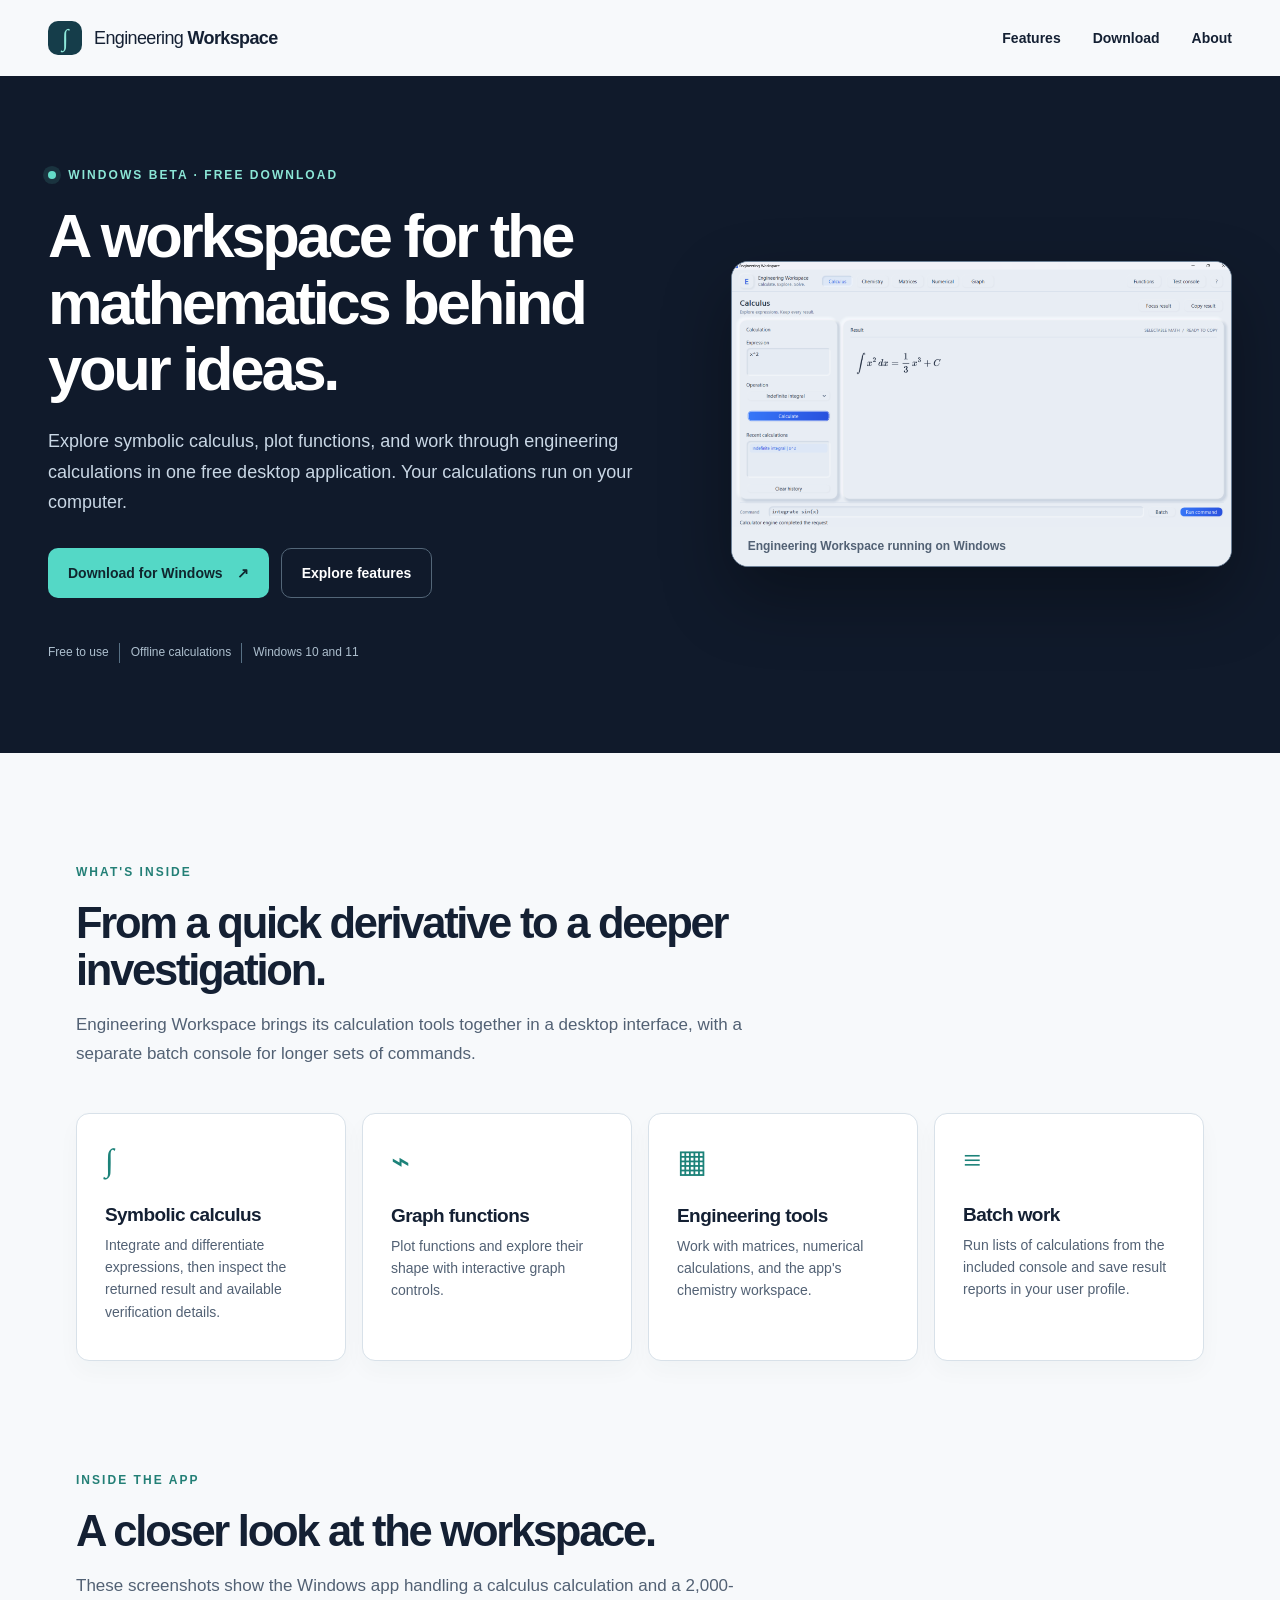
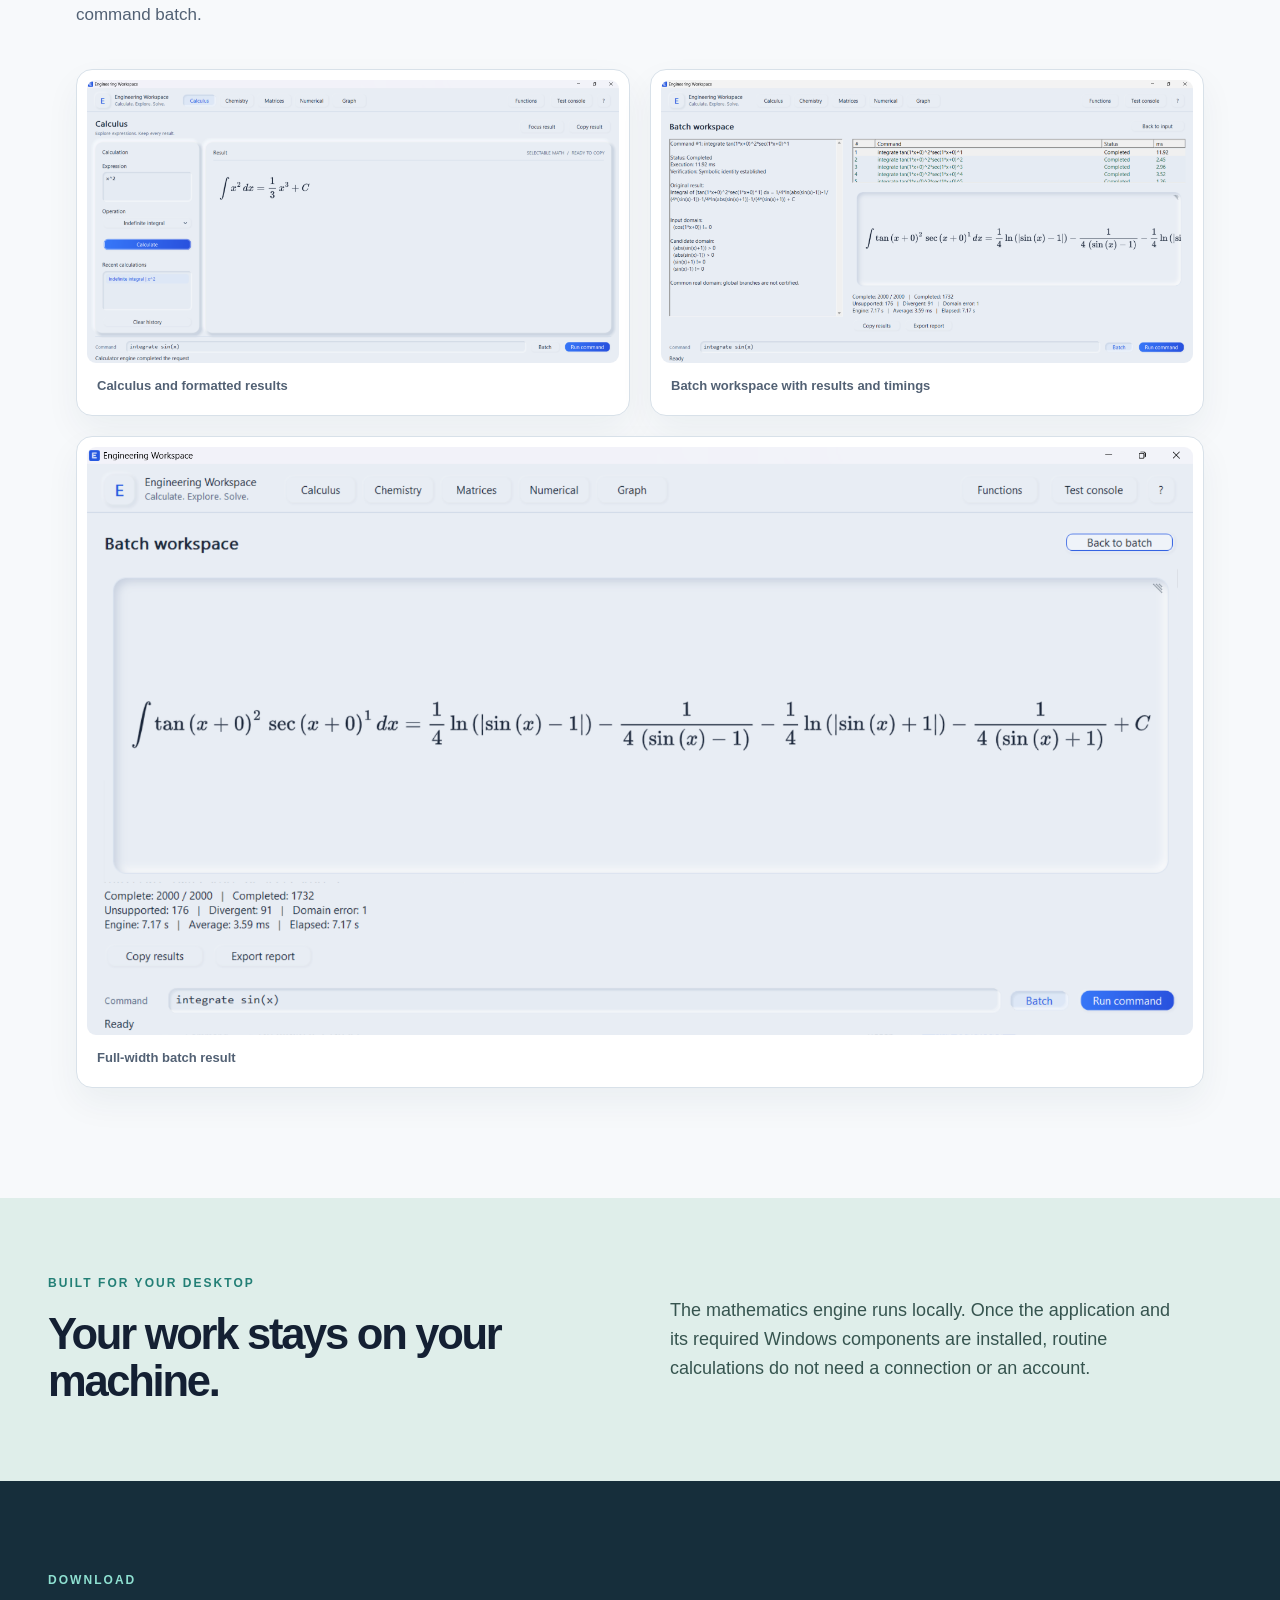
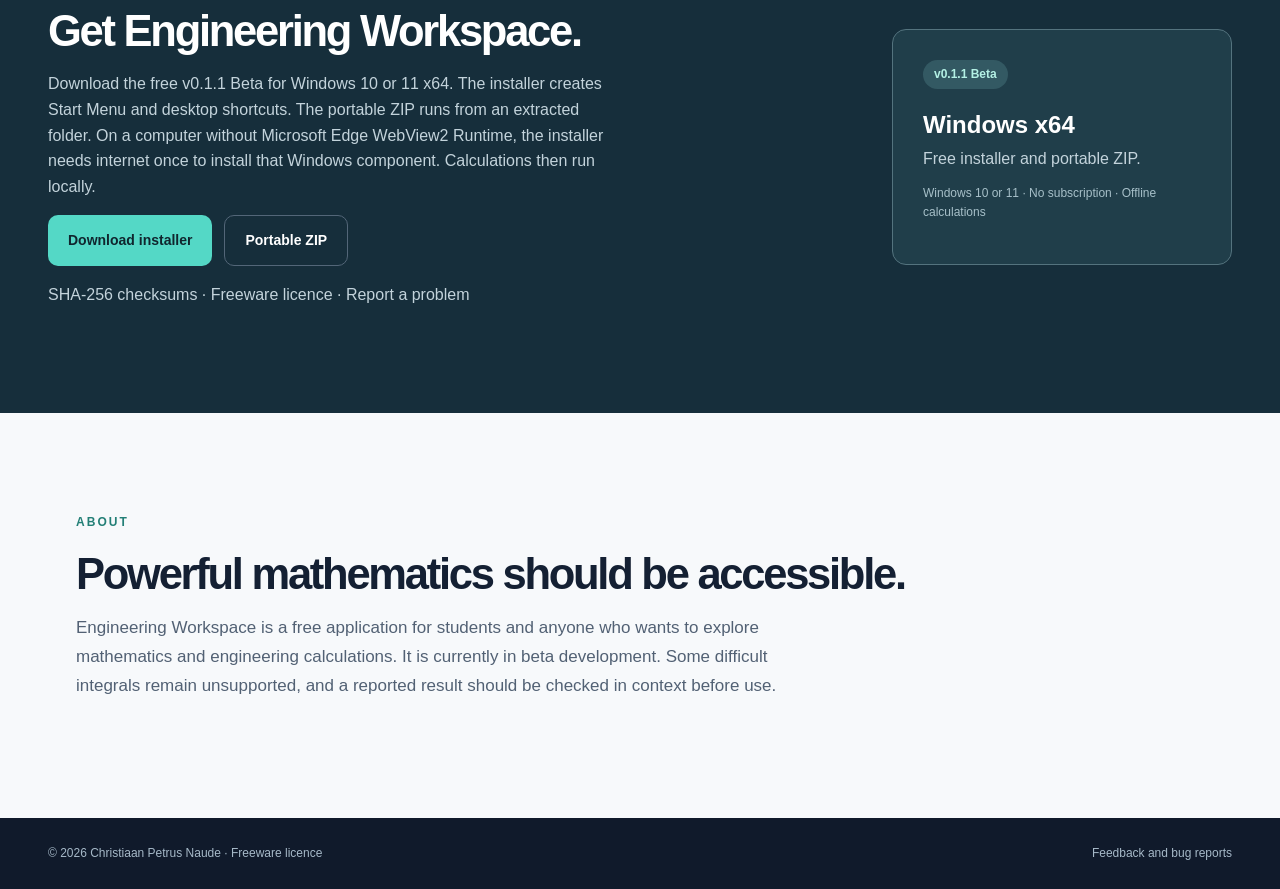
==== commit f6317ae3: "Prepare v0.1.1 beta release" ====
--- a/docs/index.html
+++ b/docs/index.html
@@ -3,49 +3,22 @@
 <head>
   <meta charset="utf-8">
   <meta name="viewport" content="width=device-width, initial-scale=1">
-  <link rel="icon" type="image/png" sizes="256x256" href="/favicon.png">
   <meta name="theme-color" content="#101a2b">
-  <meta name="description" content="Download Engineering Workspace, a free offline Windows app for symbolic calculus, graphing, matrices, numerical methods, and engineering calculations.">
-  <link rel="canonical" href="https://engineeringwork.space/">
-  <meta property="og:type" content="website">
-  <meta property="og:site_name" content="Engineering Workspace">
-  <meta property="og:title" content="Engineering Workspace — Free offline mathematics app for Windows">
-  <meta property="og:description" content="Explore symbolic calculus, graphs, matrices, and engineering calculations in a free Windows desktop app.">
-  <meta property="og:url" content="https://engineeringwork.space/">
-  <meta property="og:image" content="https://engineeringwork.space/screenshots/engineering-workspace-calculus.png">
-  <meta name="twitter:card" content="summary_large_image">
-  <script>window.MathJax = {tex: {inlineMath: [['\\(', '\\)']]}, svg: {fontCache: 'global'}, startup: {typeset: false}};</script>
-  <script defer src="vendor/MathJax/tex-svg.js"></script>
-  <script type="application/ld+json">
-  {
-    "@context": "https://schema.org",
-    "@type": "SoftwareApplication",
-    "name": "Engineering Workspace",
-    "url": "https://engineeringwork.space/",
-    "description": "Free offline Windows application for symbolic calculus, graphing, matrices, numerical methods, and engineering calculations.",
-    "applicationCategory": "EducationalApplication",
-    "operatingSystem": "Windows 10 and Windows 11 (x64)",
-    "softwareVersion": "0.1.0 Beta",
-    "author": {"@type": "Person", "name": "Christiaan Petrus Naude"},
-    "offers": {"@type": "Offer", "price": "0", "priceCurrency": "USD"}
-  }
-  </script>
-  <title>Engineering Workspace — Free offline mathematics app for Windows</title>
+  <meta name="description" content="Engineering Workspace is a free Windows application for symbolic mathematics, graphing, and engineering calculations. Calculations run offline.">
+  <title>Engineering Workspace — Mathematics, offline and free</title>
   <link rel="stylesheet" href="styles.css">
   <link rel="stylesheet" href="screenshots.css">
-  <link rel="stylesheet" href="integrator.css?v=20261024-b39b">
-  <link rel="stylesheet" href="mobile.css?v=20261025-phone-v1">
 </head>
 <body>
   <header class="site-header">
     <a class="brand" href="#top" aria-label="Engineering Workspace home"><span class="brand-mark">∫</span><span>Engineering <strong>Workspace</strong></span></a>
-    <nav aria-label="Main navigation"><a href="#features">Features</a><a href="#integrator">Integrator</a><a href="#download">Download</a><a href="https://github.com/C-NAUDE/Engineering-Workspace-Releases">GitHub</a></nav>
+    <nav aria-label="Main navigation"><a href="#features">Features</a><a href="#download">Download</a><a href="#about">About</a></nav>
   </header>
   <main id="top">
     <section class="hero" aria-labelledby="hero-heading">
       <div class="hero-copy">
         <p class="eyebrow"><span class="pulse"></span> Windows beta · Free download</p>
-        <h1 id="hero-heading">Engineering Workspace for the mathematics behind your ideas.</h1>
+        <h1 id="hero-heading">A workspace for the mathematics behind your ideas.</h1>
         <p class="lead">Explore symbolic calculus, plot functions, and work through engineering calculations in one free desktop application. Your calculations run on your computer.</p>
         <div class="hero-actions"><a class="button primary" href="#download">Download for Windows <span aria-hidden="true">↗</span></a><a class="button quiet" href="#features">Explore features</a></div>
         <div class="hero-facts"><span>Free to use</span><span>Offline calculations</span><span>Windows 10 and 11</span></div>
@@ -64,50 +37,17 @@
         <article><span class="feature-symbol">≡</span><h3>Batch work</h3><p>Run lists of calculations from the included console and save result reports in your user profile.</p></article>
       </div>
     </section>
-    <section id="integrator" class="integrator" aria-labelledby="integrator-heading">
-      <div class="section-intro">
-        <p class="eyebrow">SYMBOLIC INTEGRATION</p>
-        <h2 id="integrator-heading">See what the integrator can do.</h2>
-        <p>The offline C++ engine works with polynomials, rational functions, trigonometric and hyperbolic expressions, exponentials, logarithms, and many algebraic radicals. It transforms expressions and checks candidate antiderivatives by differentiating them. Results can include domain conditions, and the app distinguishes completed, unsupported, and verification-limited outcomes.</p>
-      </div>
-      <div class="integrator-highlights">
-        <article><span>01</span><h3>Enter an integral</h3><p>Use the calculus screen for one expression or the batch workspace for a list of commands.</p></article>
-        <article><span>02</span><h3>Inspect the result</h3><p>Read a formatted antiderivative and the available verification details. Difficult expressions may remain unsupported.</p></article>
-        <article><span>03</span><h3>Measure your batch</h3><p>The batch workspace reports each command's status and engine time, then lets you export the report.</p></article>
-      </div>
-      <div id="batch-benchmarks" class="benchmark-panel batch-benchmark-panel" aria-labelledby="batch-benchmark-heading">
-        <div class="benchmark-heading"><div><p class="eyebrow">BATCHES 3–9</p><h3 id="batch-benchmark-heading">Time versus number of integrals</h3><p>The installed Engineering Workspace development build and SymPy 1.14.0 ran all 5,521 supplied integrals, including definite integrals with numeric bounds. The comparison below uses the completed runs from these two systems.</p></div></div>
-        <div class="benchmark-kpis" aria-label="Full benchmark totals"><div><span>Engineering Workspace</span><strong id="engine-time-total">Loading…</strong><small id="engine-result-total"></small></div><div><span>SymPy</span><strong id="sympy-time-total">Loading…</strong><small id="sympy-result-total"></small></div></div>
-        <div class="chart-control"><label for="batch-time-scale">Chart scale</label><select id="batch-time-scale"><option value="log" selected>Logarithmic · shows both lines</option><option value="linear">Linear</option></select></div>
-        <div class="chart-card"><p class="chart-caption">How the summed solving time grows as more integrals are processed</p><p class="chart-explanation">Lower lines mean less total solver time. The logarithmic scale keeps both systems visible despite their very different totals; switch to linear to see the absolute difference.</p><div class="chart-legend"><span class="legend-engine">Engineering Workspace</span><span class="legend-sympy">SymPy</span></div><svg id="batch-time-chart" class="benchmark-chart" viewBox="0 0 900 390" role="img" aria-label="Cumulative solver time versus number of integrals; lower lines represent less time"></svg></div>
-        <div class="benchmark-table-wrap"><table class="benchmark-table" id="batch-summary-table"><caption>Full-batch results</caption><thead><tr><th scope="col">Batch</th><th scope="col">Integrals</th><th scope="col">C++ returned</th><th scope="col">C++ time</th><th scope="col">SymPy returned</th><th scope="col">SymPy time</th></tr></thead><tbody><tr><td colspan="6">Loading full-batch results…</td></tr></tbody></table></div>
-        <div class="family-benchmark"><h4>Average time by integral type</h4><p>Each group below uses the same 20 randomly selected integrals for Engineering Workspace and SymPy. A timeout contributes the 10-second limit to the average. The horizontal scale is logarithmic.</p><div class="chart-card"><div class="chart-legend"><span class="legend-engine">Engineering Workspace</span><span class="legend-sympy">SymPy</span></div><svg id="family-time-chart" class="benchmark-chart family-chart" viewBox="0 0 900 460" role="img" aria-label="Average measured time per integral type on the same 100 sampled integrals"></svg></div><div class="benchmark-table-wrap"><table class="benchmark-table" id="family-summary-table"><caption>Same 20 cases per family · mean milliseconds and returned results</caption><thead><tr><th scope="col">Integral type</th><th scope="col">Engineering Workspace</th><th scope="col">SymPy</th></tr></thead><tbody><tr><td colspan="3">Loading family comparison…</td></tr></tbody></table></div></div>
-        <p class="benchmark-note">These timings measure two different solver implementations and include capped timeouts. SymPy's returned forms have not been independently verified against every input domain. “Returned” does not certify mathematical equivalence. <a href="benchmark-methodology.html#full-batches">Methods, caveats, and source details</a>.</p>
-      </div>
-      <div class="benchmark-panel" aria-labelledby="benchmark-heading">
-        <div class="benchmark-heading">
-          <div><p class="eyebrow">EXAMPLE EXPLORER</p><h3 id="benchmark-heading">Inspect individual examples</h3><p>Filter 15 illustrative integrals from the v0.1.0 release benchmark. The table shows recorded runs; changing the filter does not run either solver in your browser.</p></div>
-          <label for="benchmark-family">Integration family <select id="benchmark-family"><option value="all">All families</option></select></label>
-        </div>
-        <p class="benchmark-note">C++ times are the app's reported engine time for each case in the 5,000-integral release run. SymPy 1.14.0 was run separately on the same Windows computer; its times include parsing and integration, with an 8-second limit per case. These are different measurement boundaries and a hand-picked sample, so the numbers are not an overall speed ranking. “Completed” indicates a returned antiderivative; it is not a claim that every possible domain was proved. <a href="benchmark-methodology.html">Read the method and limitations</a>.</p>
-        <div class="benchmark-table-wrap"><table class="benchmark-table"><thead><tr><th scope="col">Integral</th><th scope="col">Family</th><th scope="col">C++ engine</th><th scope="col">SymPy</th></tr></thead><tbody id="benchmark-rows"><tr><td colspan="4">Loading comparison data…</td></tr></tbody></table></div>
-        <p id="benchmark-count" class="benchmark-count" aria-live="polite"></p>
-      </div>
-    </section>
     <section class="screenshots" aria-labelledby="screenshots-heading">
       <div class="section-intro"><p class="eyebrow">INSIDE THE APP</p><h2 id="screenshots-heading">A closer look at the workspace.</h2><p>These screenshots show the Windows app handling a calculus calculation and a 2,000-command batch.</p></div>
       <div class="screenshot-grid">
         <figure><img src="screenshots/engineering-workspace-calculus.png" alt="Calculus screen showing the integral of x squared and its formatted antiderivative" loading="lazy" width="1917" height="1018"><figcaption>Calculus and formatted results</figcaption></figure>
-        <figure><img src="screenshots/engineering-workspace-batch.png?v=20261024-2356" alt="Batch workspace showing a selected command's result, verification details and timings after 2,000 commands" loading="lazy" width="1917" height="1018"><figcaption>Batch results and verification details</figcaption></figure>
-        <figure><img src="screenshots/engineering-workspace-batch-result.png?v=20261024-2356" alt="Full-width mathematical result from the batch workspace after 2,000 commands" loading="lazy" width="1917" height="1018"><figcaption>Full-width symbolic result</figcaption></figure>
+        <figure><img src="screenshots/engineering-workspace-batch.png" alt="Batch workspace showing 2,000 processed commands, their statuses and a selected result" loading="lazy" width="1917" height="1018"><figcaption>Batch workspace with results and timings</figcaption></figure>
+        <figure><img src="screenshots/engineering-workspace-batch-result.png" alt="Full-width mathematical result from the batch workspace" loading="lazy" width="1917" height="1018"><figcaption>Full-width batch result</figcaption></figure>
       </div>
     </section>
     <section class="principle" aria-labelledby="principle-heading"><div><p class="eyebrow">BUILT FOR YOUR DESKTOP</p><h2 id="principle-heading">Your work stays on your machine.</h2></div><p>The mathematics engine runs locally. Once the application and its required Windows components are installed, routine calculations do not need a connection or an account.</p></section>
-    <section id="download" class="download" aria-labelledby="download-heading"><div><p class="eyebrow">DOWNLOAD</p><h2 id="download-heading">Get Engineering Workspace.</h2><p>Download the free v0.1.0 Beta for Windows 10 or 11 x64. The installer sets up Start Menu access; the portable ZIP runs from an extracted folder. On a computer without Microsoft Edge WebView2 Runtime, the installer needs internet once to install that Windows component. Calculations then run locally.</p><div class="hero-actions"><a class="button primary" href="https://github.com/C-NAUDE/Engineering-Workspace-Releases/releases/download/v0.1.0/EngineeringWorkspace-Setup-v0.1.0.exe">Download installer</a><a class="button quiet" href="https://github.com/C-NAUDE/Engineering-Workspace-Releases/releases/download/v0.1.0/EngineeringWorkspace-Portable-v0.1.0-Windows-x64.zip">Portable ZIP</a></div><p class="small"><a href="https://github.com/C-NAUDE/Engineering-Workspace-Releases/releases/download/v0.1.0/SHA256SUMS.txt">SHA-256 checksums</a> · <a href="LICENSE.txt">Freeware licence</a> · <a href="https://github.com/C-NAUDE/Engineering-Workspace-Releases/issues">Report a problem</a></p></div><div class="release-card"><span class="release-status">v0.1.0 Beta</span><h3>Windows x64</h3><p>Free installer and portable ZIP.</p><p class="small">Windows 10 or 11 · No subscription · Offline calculations</p></div></section>
-    <section id="about" class="about" aria-labelledby="about-heading"><p class="eyebrow">ABOUT</p><h2 id="about-heading">Powerful mathematics should be accessible.</h2><p>Engineering Workspace is a free application for students and anyone who wants to explore mathematics and engineering calculations. It is currently in beta development. Some difficult integrals remain unsupported, and a reported result should be checked in context before use.</p></section>
+    <section id="download" class="download" aria-labelledby="download-heading"><div><p class="eyebrow">DOWNLOAD</p><h2 id="download-heading">Get Engineering Workspace.</h2><p>Download the free v0.1.1 Beta for Windows 10 or 11 x64. The installer creates Start Menu and desktop shortcuts. The portable ZIP runs from an extracted folder. On a computer without Microsoft Edge WebView2 Runtime, the installer needs internet once to install that Windows component. Calculations then run locally.</p><div class="hero-actions"><a class="button primary" href="https://github.com/C-NAUDE/Engineering-Workspace-Releases/releases/download/v0.1.1/EngineeringWorkspace-Setup-v0.1.1.exe">Download installer</a><a class="button quiet" href="https://github.com/C-NAUDE/Engineering-Workspace-Releases/releases/download/v0.1.1/EngineeringWorkspace-Portable-v0.1.1-Windows-x64.zip">Portable ZIP</a></div><p class="small"><a href="https://github.com/C-NAUDE/Engineering-Workspace-Releases/releases/download/v0.1.1/SHA256SUMS.txt">SHA-256 checksums</a> · <a href="LICENSE.txt">Freeware licence</a> · <a href="https://github.com/C-NAUDE/Engineering-Workspace-Releases/issues">Report a problem</a></p></div><div class="release-card"><span class="release-status">v0.1.1 Beta</span><h3>Windows x64</h3><p>Free installer and portable ZIP.</p><p class="small">Windows 10 or 11 · No subscription · Offline calculations</p></div></section>    <section id="about" class="about" aria-labelledby="about-heading"><p class="eyebrow">ABOUT</p><h2 id="about-heading">Powerful mathematics should be accessible.</h2><p>Engineering Workspace is a free application for students and anyone who wants to explore mathematics and engineering calculations. It is currently in beta development. Some difficult integrals remain unsupported, and a reported result should be checked in context before use.</p></section>
   </main>
-  <footer><span>© 2026 Christiaan Petrus Naude · <a href="LICENSE.txt">Freeware licence</a> · <a href="vendor/MathJax/LICENSE">MathJax Apache 2.0 licence</a></span><span><a href="https://github.com/C-NAUDE/Engineering-Workspace-Releases">GitHub releases</a> · <a href="https://github.com/C-NAUDE/Engineering-Workspace-Releases/issues">Feedback and bug reports</a></span></footer>
-  <script src="benchmark.js?v=20261024-b39b" defer></script>
-  <script src="batch-benchmarks.js?v=20261025-phone-v1" defer></script>
+  <footer><span>© 2026 Christiaan Petrus Naude · <a href="LICENSE.txt">Freeware licence</a></span><span><a href="https://github.com/C-NAUDE/Engineering-Workspace-Releases/issues">Feedback and bug reports</a></span></footer>
 </body>
 </html>
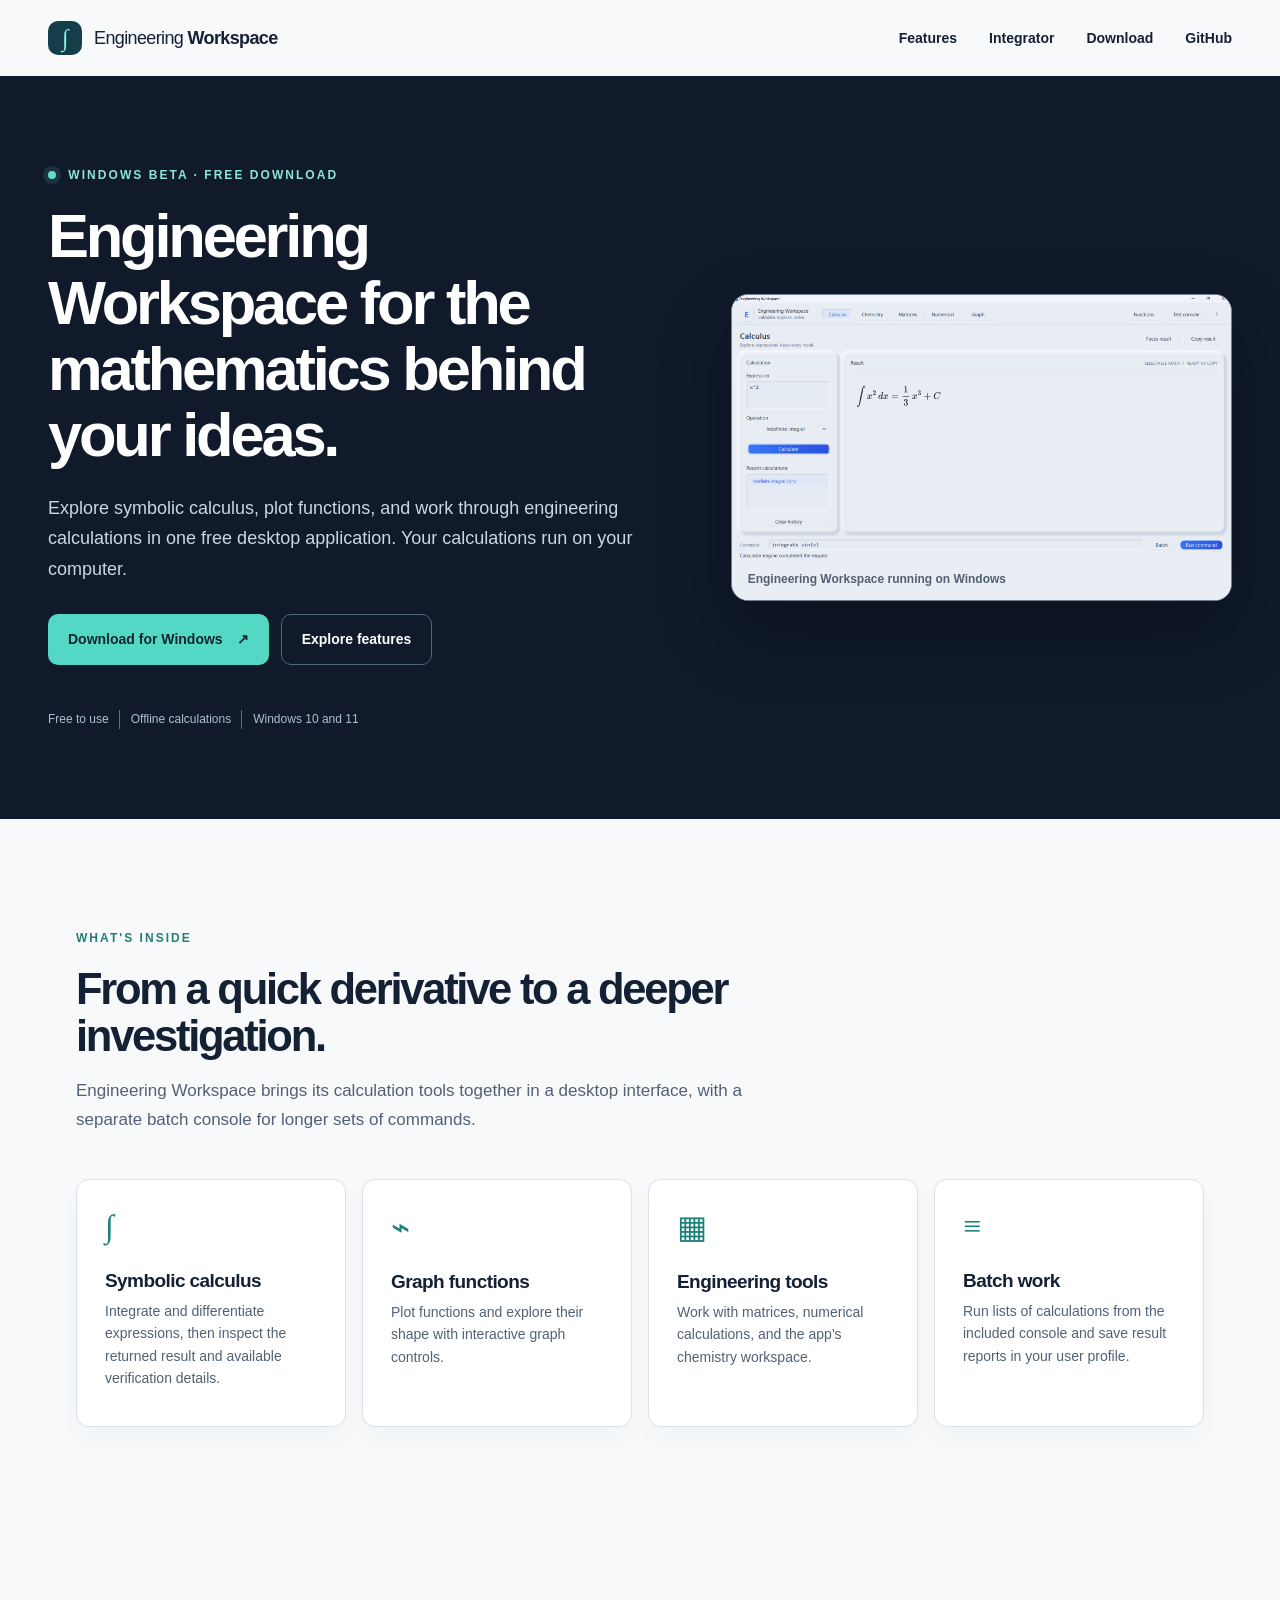
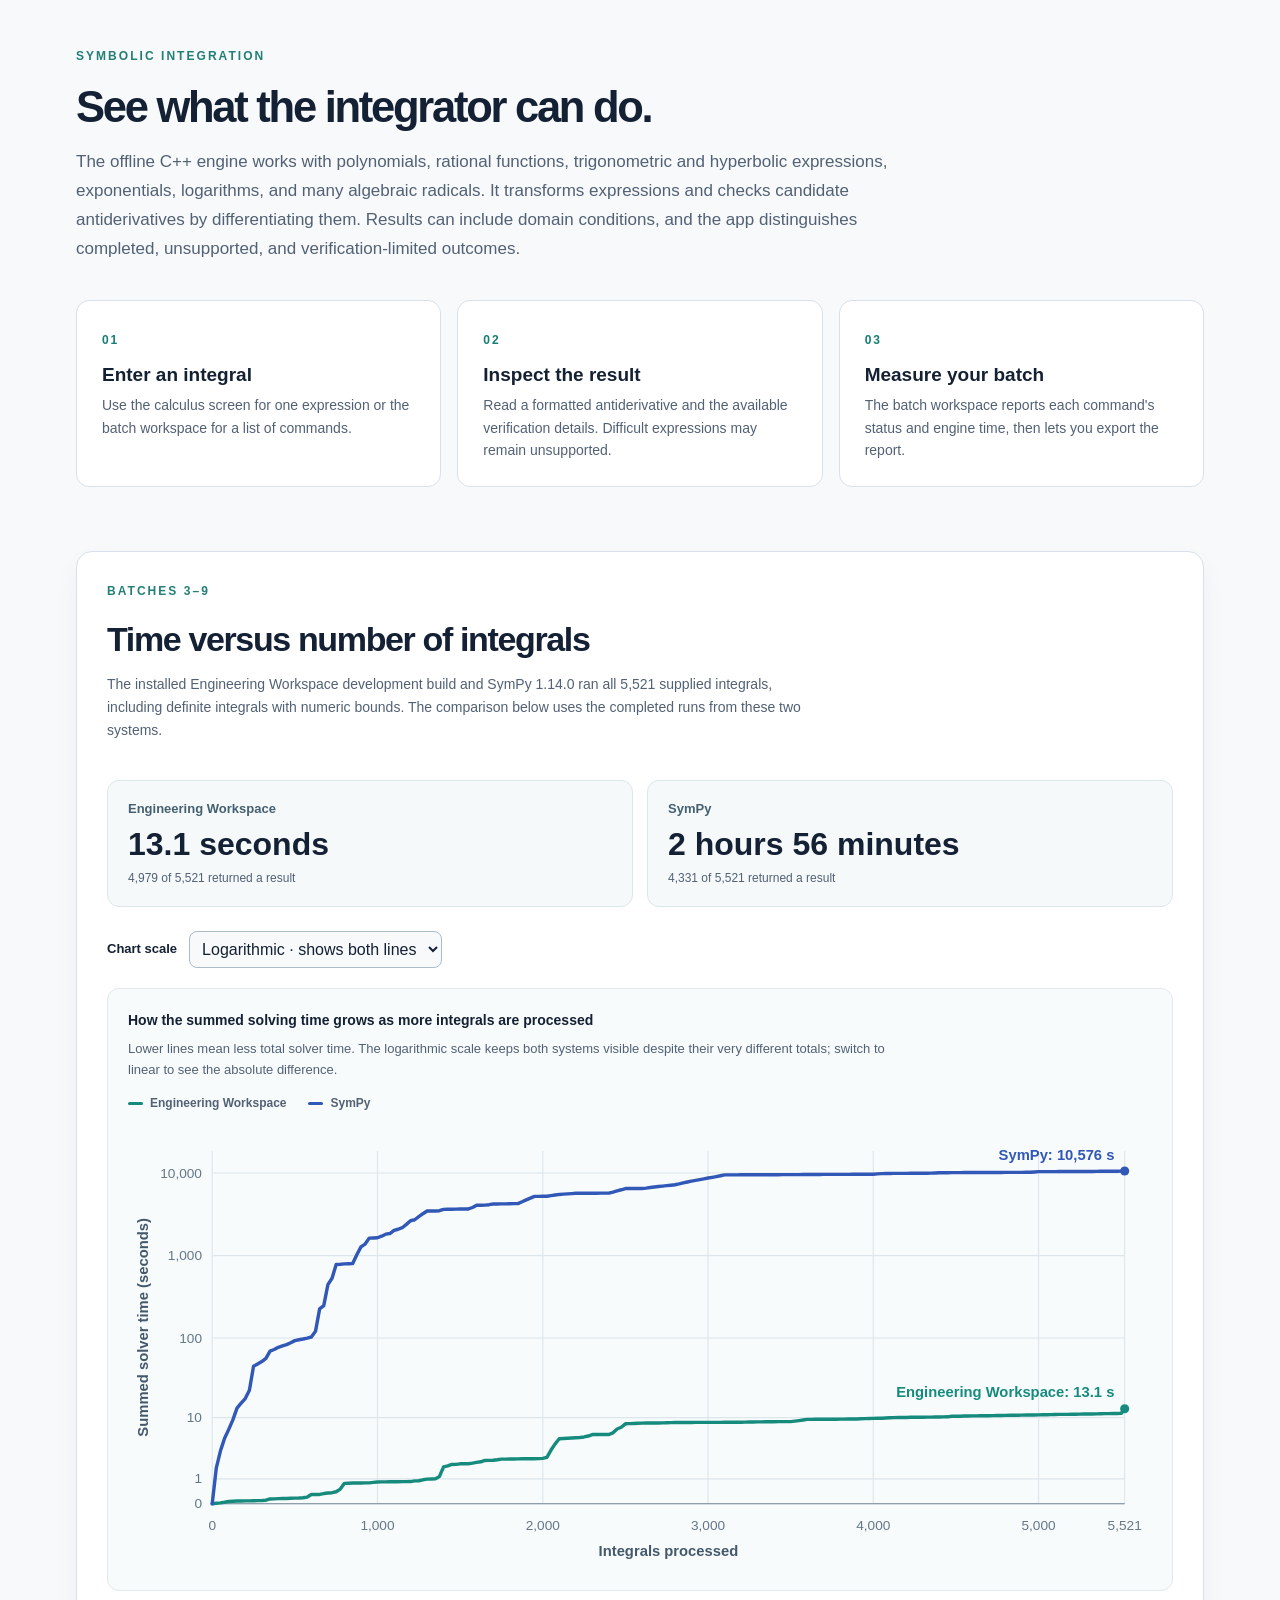
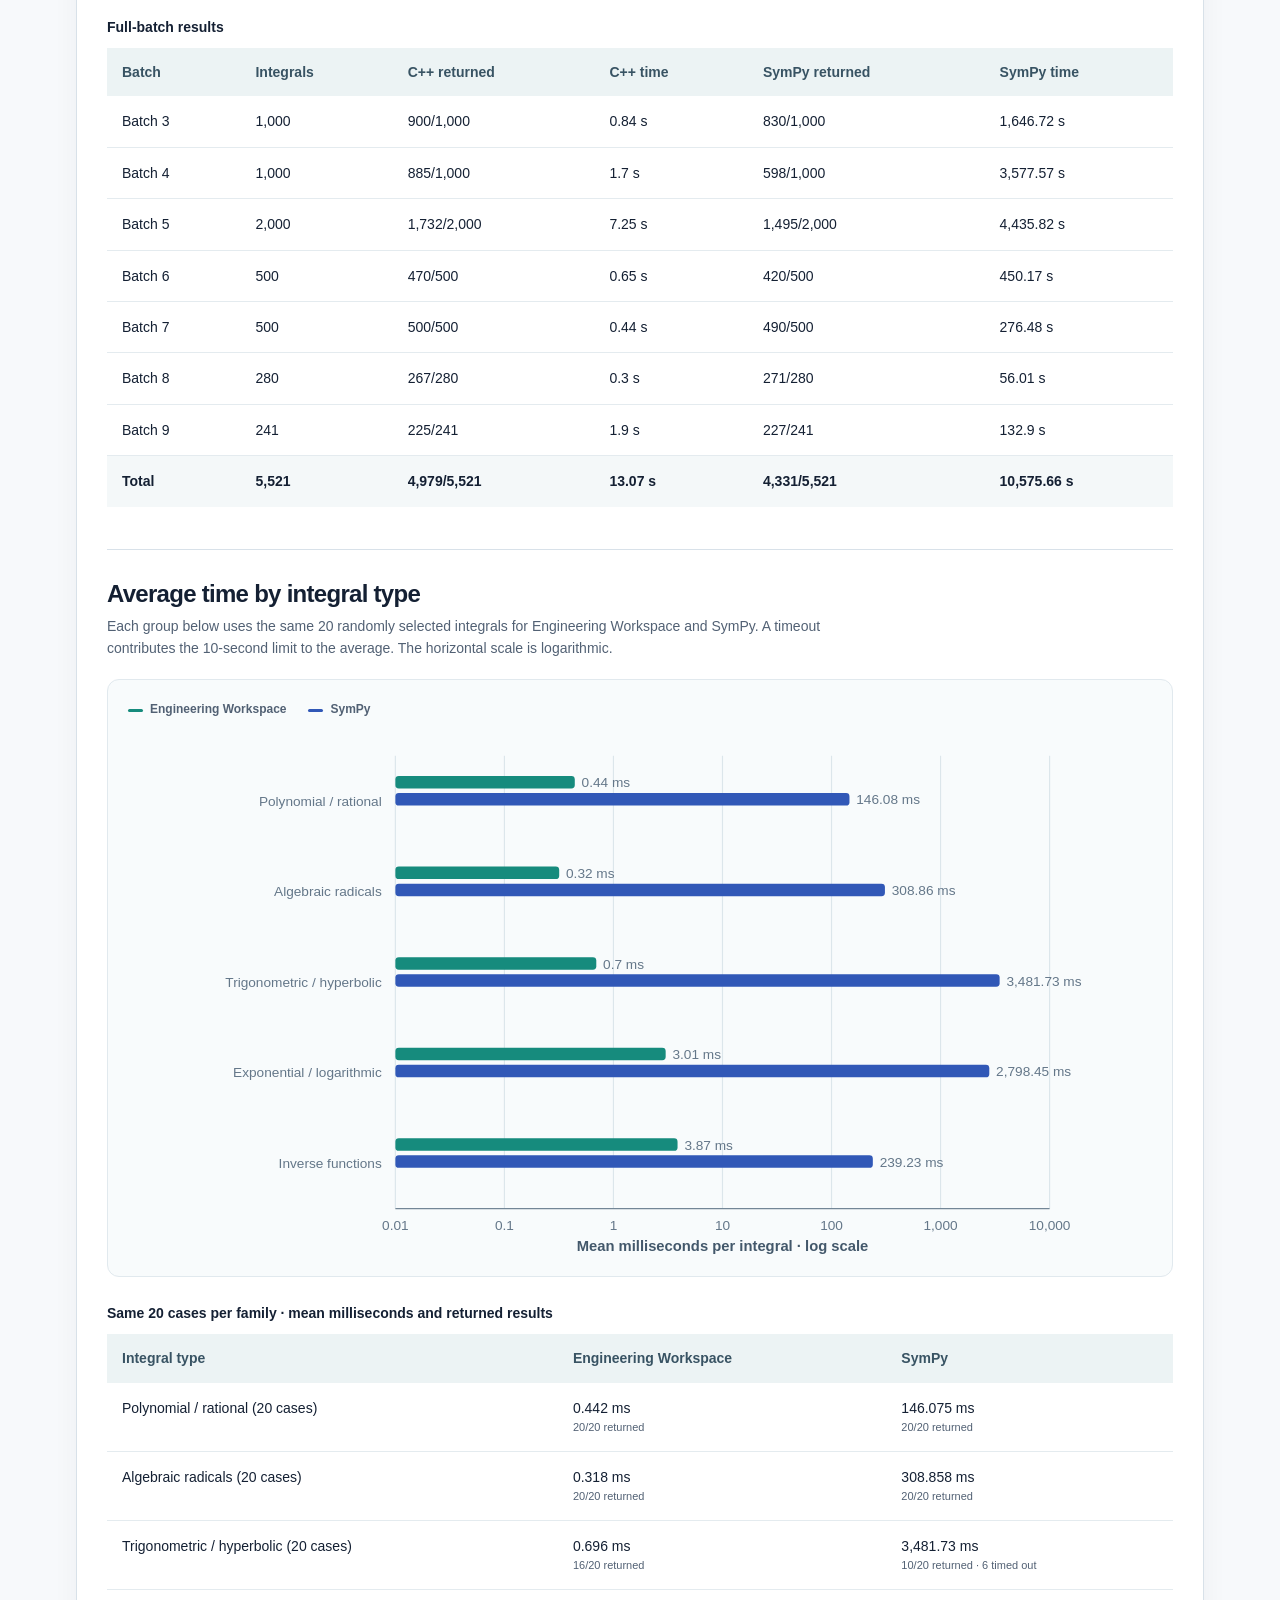
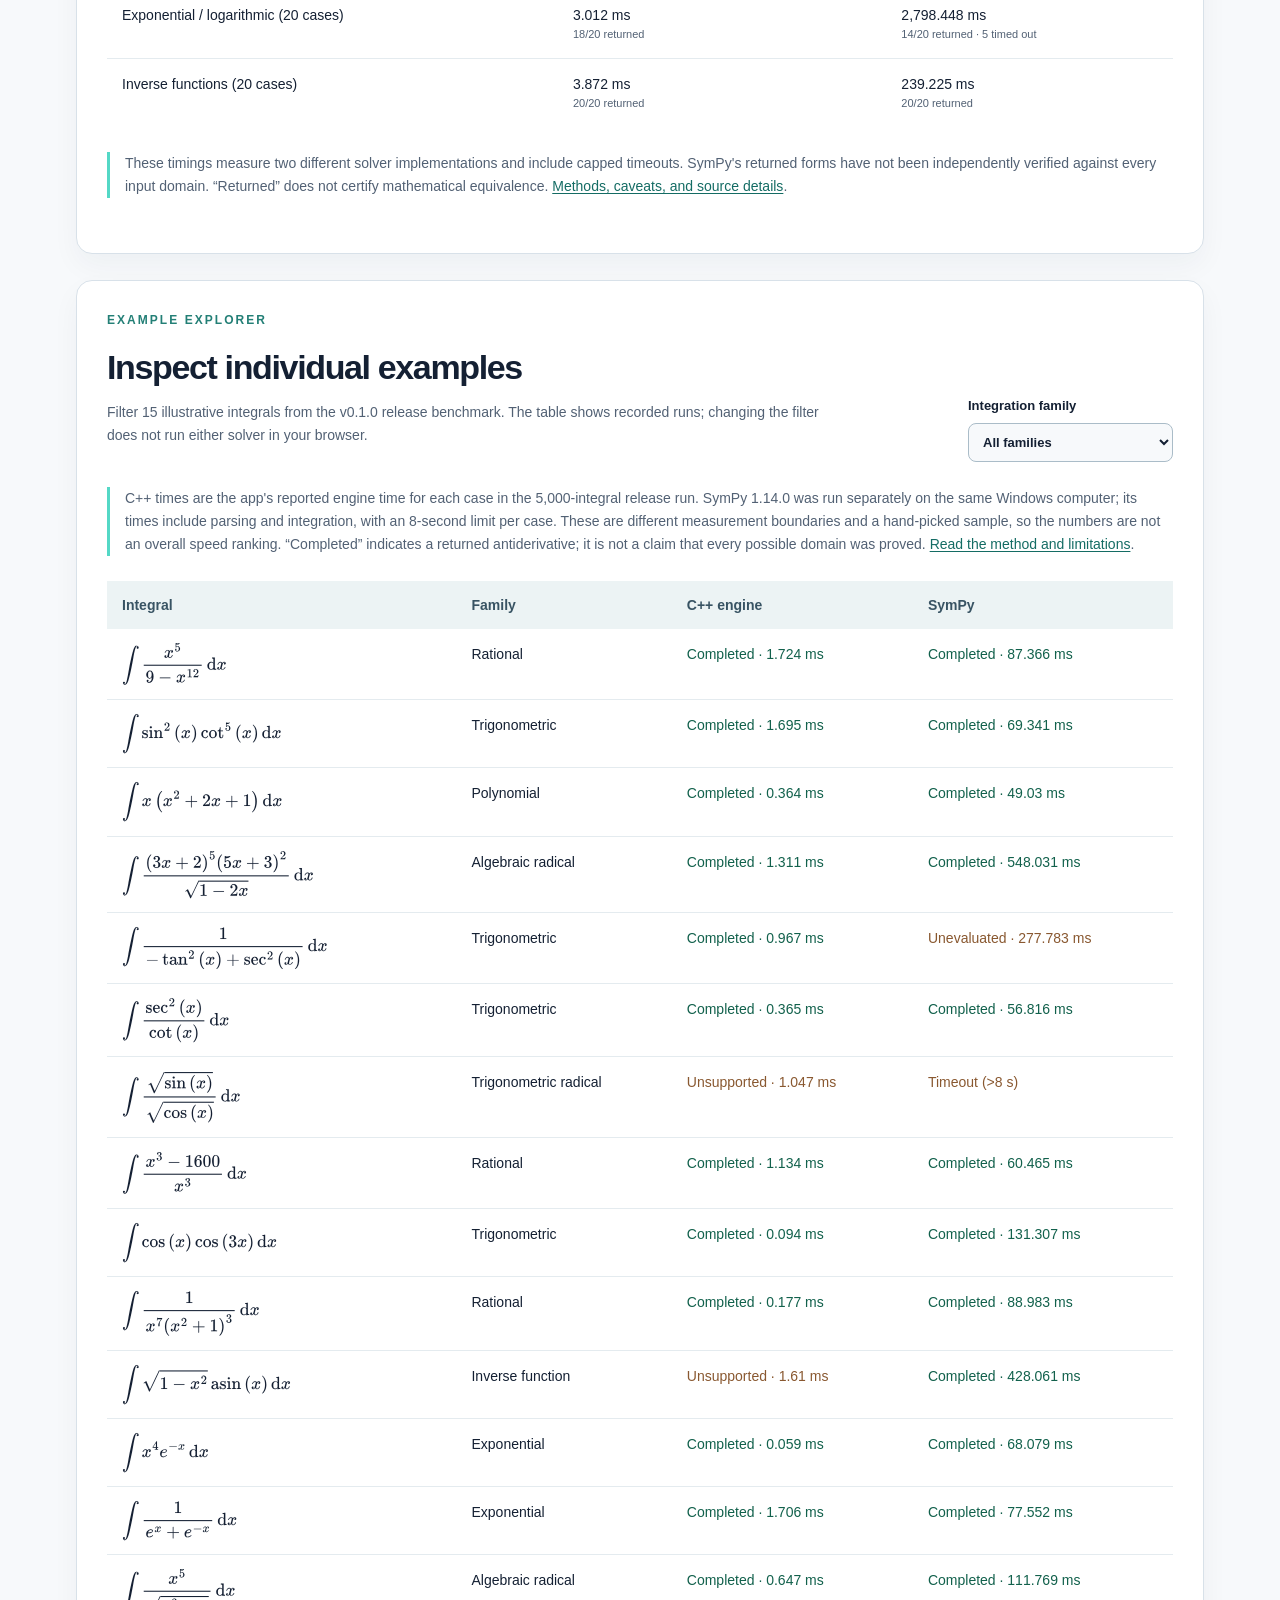
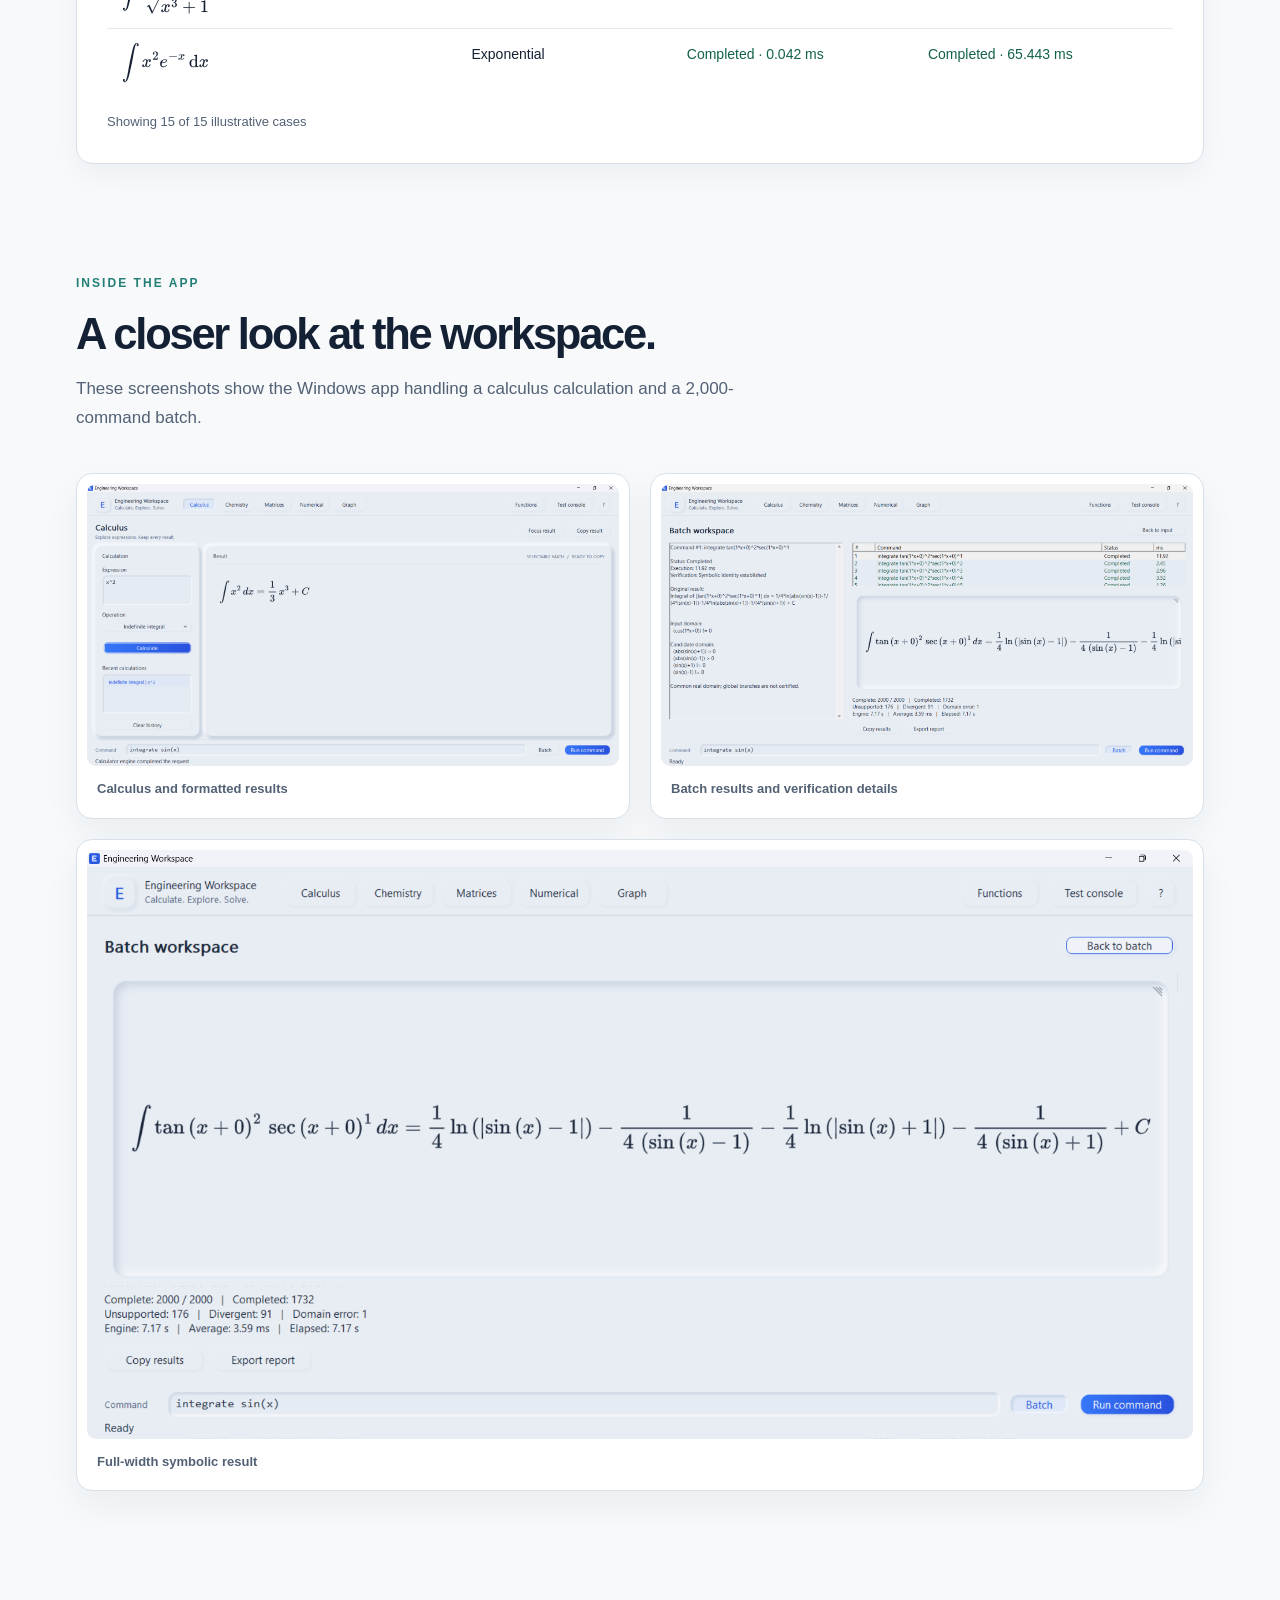
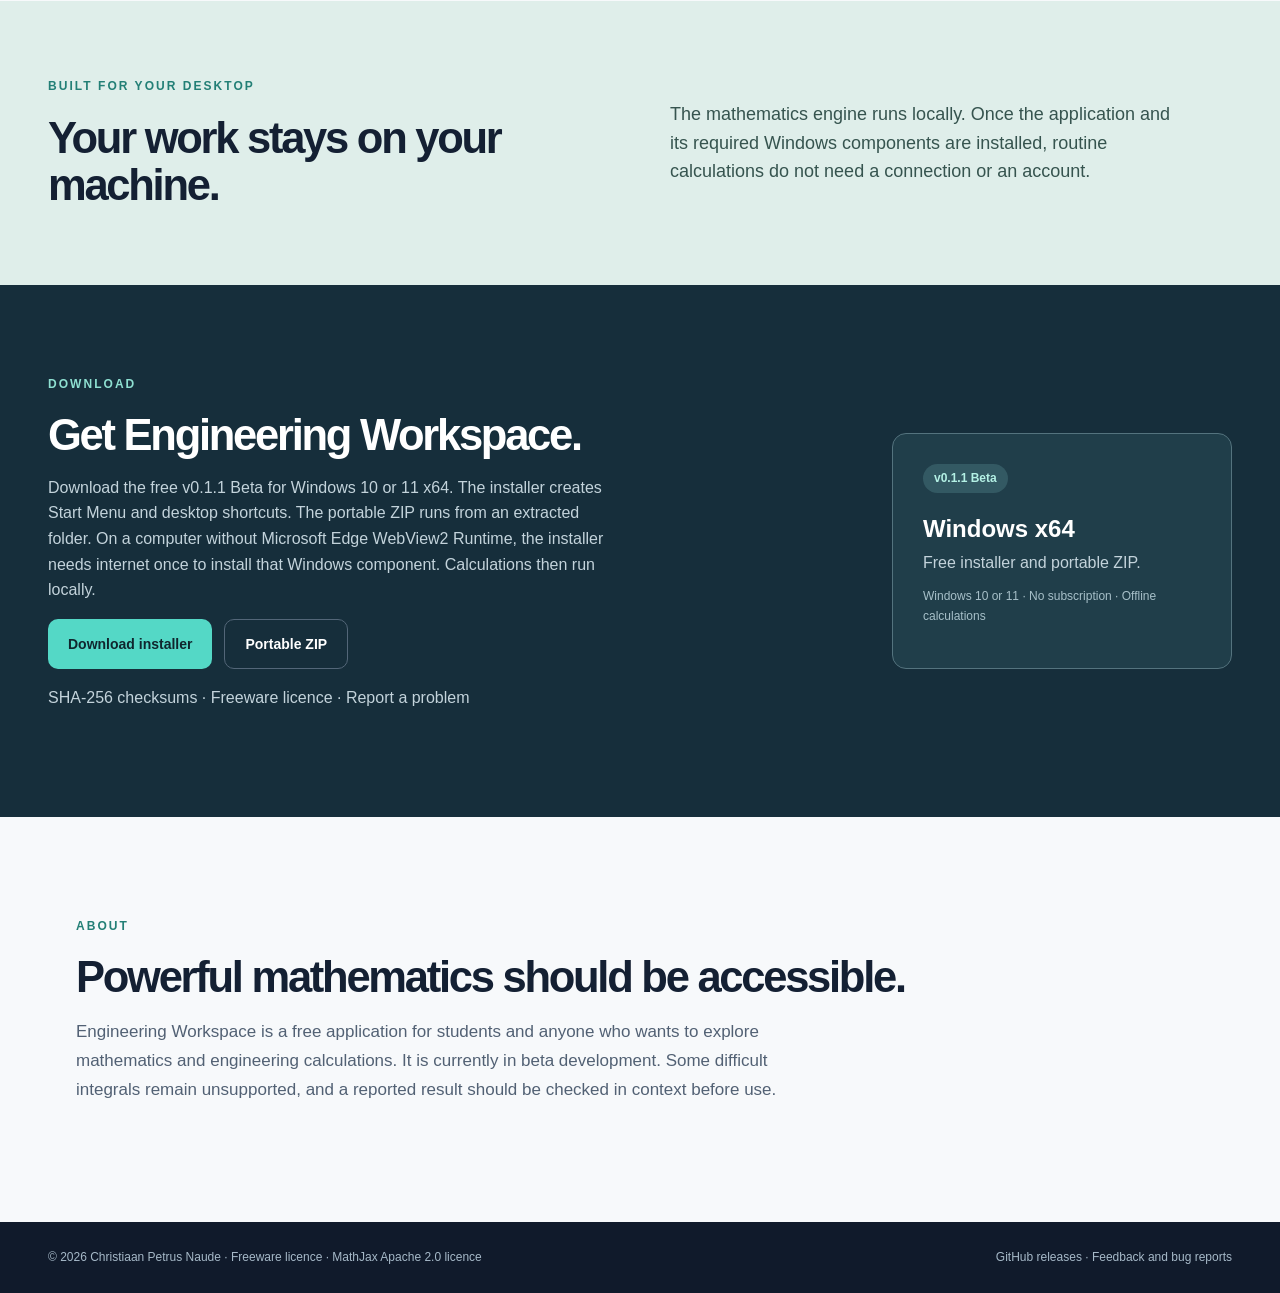
==== commit 59f19f22: "Merge current website updates with v0.1.1 release metadata" ====
--- a/docs/index.html
+++ b/docs/index.html
@@ -3,22 +3,49 @@
 <head>
   <meta charset="utf-8">
   <meta name="viewport" content="width=device-width, initial-scale=1">
+  <link rel="icon" type="image/png" sizes="256x256" href="/favicon.png">
   <meta name="theme-color" content="#101a2b">
-  <meta name="description" content="Engineering Workspace is a free Windows application for symbolic mathematics, graphing, and engineering calculations. Calculations run offline.">
-  <title>Engineering Workspace — Mathematics, offline and free</title>
+  <meta name="description" content="Download Engineering Workspace, a free offline Windows app for symbolic calculus, graphing, matrices, numerical methods, and engineering calculations.">
+  <link rel="canonical" href="https://engineeringwork.space/">
+  <meta property="og:type" content="website">
+  <meta property="og:site_name" content="Engineering Workspace">
+  <meta property="og:title" content="Engineering Workspace — Free offline mathematics app for Windows">
+  <meta property="og:description" content="Explore symbolic calculus, graphs, matrices, and engineering calculations in a free Windows desktop app.">
+  <meta property="og:url" content="https://engineeringwork.space/">
+  <meta property="og:image" content="https://engineeringwork.space/screenshots/engineering-workspace-calculus.png">
+  <meta name="twitter:card" content="summary_large_image">
+  <script>window.MathJax = {tex: {inlineMath: [['\\(', '\\)']]}, svg: {fontCache: 'global'}, startup: {typeset: false}};</script>
+  <script defer src="vendor/MathJax/tex-svg.js"></script>
+  <script type="application/ld+json">
+  {
+    "@context": "https://schema.org",
+    "@type": "SoftwareApplication",
+    "name": "Engineering Workspace",
+    "url": "https://engineeringwork.space/",
+    "description": "Free offline Windows application for symbolic calculus, graphing, matrices, numerical methods, and engineering calculations.",
+    "applicationCategory": "EducationalApplication",
+    "operatingSystem": "Windows 10 and Windows 11 (x64)",
+    "softwareVersion": "0.1.1 Beta",
+    "author": {"@type": "Person", "name": "Christiaan Petrus Naude"},
+    "offers": {"@type": "Offer", "price": "0", "priceCurrency": "USD"}
+  }
+  </script>
+  <title>Engineering Workspace — Free offline mathematics app for Windows</title>
   <link rel="stylesheet" href="styles.css">
   <link rel="stylesheet" href="screenshots.css">
+  <link rel="stylesheet" href="integrator.css?v=20261024-b39b">
+  <link rel="stylesheet" href="mobile.css?v=20261025-phone-v1">
 </head>
 <body>
   <header class="site-header">
     <a class="brand" href="#top" aria-label="Engineering Workspace home"><span class="brand-mark">∫</span><span>Engineering <strong>Workspace</strong></span></a>
-    <nav aria-label="Main navigation"><a href="#features">Features</a><a href="#download">Download</a><a href="#about">About</a></nav>
+    <nav aria-label="Main navigation"><a href="#features">Features</a><a href="#integrator">Integrator</a><a href="#download">Download</a><a href="https://github.com/C-NAUDE/Engineering-Workspace-Releases">GitHub</a></nav>
   </header>
   <main id="top">
     <section class="hero" aria-labelledby="hero-heading">
       <div class="hero-copy">
         <p class="eyebrow"><span class="pulse"></span> Windows beta · Free download</p>
-        <h1 id="hero-heading">A workspace for the mathematics behind your ideas.</h1>
+        <h1 id="hero-heading">Engineering Workspace for the mathematics behind your ideas.</h1>
         <p class="lead">Explore symbolic calculus, plot functions, and work through engineering calculations in one free desktop application. Your calculations run on your computer.</p>
         <div class="hero-actions"><a class="button primary" href="#download">Download for Windows <span aria-hidden="true">↗</span></a><a class="button quiet" href="#features">Explore features</a></div>
         <div class="hero-facts"><span>Free to use</span><span>Offline calculations</span><span>Windows 10 and 11</span></div>
@@ -37,17 +64,49 @@
         <article><span class="feature-symbol">≡</span><h3>Batch work</h3><p>Run lists of calculations from the included console and save result reports in your user profile.</p></article>
       </div>
     </section>
+    <section id="integrator" class="integrator" aria-labelledby="integrator-heading">
+      <div class="section-intro">
+        <p class="eyebrow">SYMBOLIC INTEGRATION</p>
+        <h2 id="integrator-heading">See what the integrator can do.</h2>
+        <p>The offline C++ engine works with polynomials, rational functions, trigonometric and hyperbolic expressions, exponentials, logarithms, and many algebraic radicals. It transforms expressions and checks candidate antiderivatives by differentiating them. Results can include domain conditions, and the app distinguishes completed, unsupported, and verification-limited outcomes.</p>
+      </div>
+      <div class="integrator-highlights">
+        <article><span>01</span><h3>Enter an integral</h3><p>Use the calculus screen for one expression or the batch workspace for a list of commands.</p></article>
+        <article><span>02</span><h3>Inspect the result</h3><p>Read a formatted antiderivative and the available verification details. Difficult expressions may remain unsupported.</p></article>
+        <article><span>03</span><h3>Measure your batch</h3><p>The batch workspace reports each command's status and engine time, then lets you export the report.</p></article>
+      </div>
+      <div id="batch-benchmarks" class="benchmark-panel batch-benchmark-panel" aria-labelledby="batch-benchmark-heading">
+        <div class="benchmark-heading"><div><p class="eyebrow">BATCHES 3–9</p><h3 id="batch-benchmark-heading">Time versus number of integrals</h3><p>The installed Engineering Workspace development build and SymPy 1.14.0 ran all 5,521 supplied integrals, including definite integrals with numeric bounds. The comparison below uses the completed runs from these two systems.</p></div></div>
+        <div class="benchmark-kpis" aria-label="Full benchmark totals"><div><span>Engineering Workspace</span><strong id="engine-time-total">13.1 seconds</strong><small id="engine-result-total">4,979 of 5,521 returned a result</small></div><div><span>SymPy</span><strong id="sympy-time-total">176.3 minutes</strong><small id="sympy-result-total">4,331 of 5,521 returned a result</small></div></div>
+        <div class="chart-control"><label for="batch-time-scale">Chart scale</label><select id="batch-time-scale"><option value="log" selected>Logarithmic · shows both lines</option><option value="linear">Linear</option></select></div>
+        <div class="chart-card"><p class="chart-caption">How the summed solving time grows as more integrals are processed</p><p class="chart-explanation">Lower lines mean less total solver time. The logarithmic scale keeps both systems visible despite their very different totals; switch to linear to see the absolute difference.</p><div class="chart-legend"><span class="legend-engine">Engineering Workspace</span><span class="legend-sympy">SymPy</span></div><svg id="batch-time-chart" class="benchmark-chart" viewBox="0 0 900 390" role="img" aria-label="Cumulative solver time versus number of integrals; lower lines represent less time"></svg></div>
+        <div class="benchmark-table-wrap"><table class="benchmark-table" id="batch-summary-table"><caption>Full-batch results</caption><thead><tr><th scope="col">Batch</th><th scope="col">Integrals</th><th scope="col">C++ returned</th><th scope="col">C++ time</th><th scope="col">SymPy returned</th><th scope="col">SymPy time</th></tr></thead><tbody><tr><td>Batch 3</td><td>1,000</td><td>900/1,000</td><td>0.835 s</td><td>830/1,000</td><td>1,646.719 s</td></tr><tr><td>Batch 4</td><td>1,000</td><td>885/1,000</td><td>1.697 s</td><td>598/1,000</td><td>3,577.566 s</td></tr><tr><td>Batch 5</td><td>2,000</td><td>1,732/2,000</td><td>7.252 s</td><td>1,495/2,000</td><td>4,435.815 s</td></tr><tr><td>Batch 6</td><td>500</td><td>470/500</td><td>0.645 s</td><td>420/500</td><td>450.17 s</td></tr><tr><td>Batch 7</td><td>500</td><td>500/500</td><td>0.439 s</td><td>490/500</td><td>276.484 s</td></tr><tr><td>Batch 8</td><td>280</td><td>267/280</td><td>0.299 s</td><td>271/280</td><td>56.005 s</td></tr><tr><td>Batch 9</td><td>241</td><td>225/241</td><td>1.899 s</td><td>227/241</td><td>132.895 s</td></tr><tr class="benchmark-total-row"><td>Total</td><td>5,521</td><td>4,979/5,521</td><td>13.065 s</td><td>4,331/5,521</td><td>10,575.656 s</td></tr></tbody></table></div>
+        <div class="family-benchmark"><h4>Average time by integral type</h4><p>Each group below uses the same 20 randomly selected integrals for Engineering Workspace and SymPy. A timeout contributes the 10-second limit to the average. The horizontal scale is logarithmic.</p><div class="chart-card"><div class="chart-legend"><span class="legend-engine">Engineering Workspace</span><span class="legend-sympy">SymPy</span></div><svg id="family-time-chart" class="benchmark-chart family-chart" viewBox="0 0 900 460" role="img" aria-label="Average measured time per integral type on the same 100 sampled integrals"></svg></div><div class="benchmark-table-wrap"><table class="benchmark-table" id="family-summary-table"><caption>Same 20 cases per family · mean milliseconds and returned results</caption><thead><tr><th scope="col">Integral type</th><th scope="col">Engineering Workspace</th><th scope="col">SymPy</th></tr></thead><tbody><tr><td>Polynomial / rational (20 cases)</td><td class="detail-stat"><span>0.442 ms</span><small>20/20 returned</small></td><td class="detail-stat"><span>146.075 ms</span><small>20/20 returned</small></td></tr><tr><td>Algebraic radicals (20 cases)</td><td class="detail-stat"><span>0.318 ms</span><small>20/20 returned</small></td><td class="detail-stat"><span>308.858 ms</span><small>20/20 returned</small></td></tr><tr><td>Trigonometric / hyperbolic (20 cases)</td><td class="detail-stat"><span>0.696 ms</span><small>16/20 returned</small></td><td class="detail-stat"><span>3,481.73 ms</span><small>10/20 returned · 6 timed out</small></td></tr><tr><td>Exponential / logarithmic (20 cases)</td><td class="detail-stat"><span>3.012 ms</span><small>18/20 returned</small></td><td class="detail-stat"><span>2,798.448 ms</span><small>14/20 returned · 5 timed out</small></td></tr><tr><td>Inverse functions (20 cases)</td><td class="detail-stat"><span>3.872 ms</span><small>20/20 returned</small></td><td class="detail-stat"><span>239.225 ms</span><small>20/20 returned</small></td></tr></tbody></table></div></div>
+        <p class="benchmark-note">These timings measure two different solver implementations and include capped timeouts. SymPy's returned forms have not been independently verified against every input domain. “Returned” does not certify mathematical equivalence. <a href="benchmark-methodology.html#full-batches">Methods, caveats, and source details</a>.</p>
+      </div>
+      <div class="benchmark-panel" aria-labelledby="benchmark-heading">
+        <div class="benchmark-heading">
+          <div><p class="eyebrow">EXAMPLE EXPLORER</p><h3 id="benchmark-heading">Inspect individual examples</h3><p>Filter 15 illustrative integrals from the v0.1.0 release benchmark. The table shows recorded runs; changing the filter does not run either solver in your browser.</p></div>
+          <label for="benchmark-family">Integration family <select id="benchmark-family"><option value="all">All families</option><option value="Algebraic radical">Algebraic radical</option><option value="Exponential">Exponential</option><option value="Inverse function">Inverse function</option><option value="Polynomial">Polynomial</option><option value="Rational">Rational</option><option value="Trigonometric">Trigonometric</option><option value="Trigonometric radical">Trigonometric radical</option></select></label>
+        </div>
+        <p class="benchmark-note">C++ times are the app's reported engine time for each case in the 5,000-integral release run. SymPy 1.14.0 was run separately on the same Windows computer; its times include parsing and integration, with an 8-second limit per case. These are different measurement boundaries and a hand-picked sample, so the numbers are not an overall speed ranking. “Completed” indicates a returned antiderivative; it is not a claim that every possible domain was proved. <a href="benchmark-methodology.html">Read the method and limitations</a>.</p>
+        <div class="benchmark-table-wrap"><table class="benchmark-table"><thead><tr><th scope="col">Integral</th><th scope="col">Family</th><th scope="col">C++ engine</th><th scope="col">SymPy</th></tr></thead><tbody id="benchmark-rows"><tr><td class="math-cell" aria-label="Integral of x^5/(9-x^12) with respect to x">\(\displaystyle\int \frac{x^{5}}{9 - x^{12}}\,\mathrm{d}x\)</td><td>Rational</td><td class="result-ok">Completed · 1.724 ms</td><td class="result-ok">Completed · 87.366 ms</td></tr><tr><td class="math-cell" aria-label="Integral of sin(x)^2*cot(x)^5 with respect to x">\(\displaystyle\int \sin^{2}{\left(x \right)} \cot^{5}{\left(x \right)}\,\mathrm{d}x\)</td><td>Trigonometric</td><td class="result-ok">Completed · 1.695 ms</td><td class="result-ok">Completed · 69.341 ms</td></tr><tr><td class="math-cell" aria-label="Integral of x*(x^2+2*x+1) with respect to x">\(\displaystyle\int x \left(x^{2} + 2 x + 1\right)\,\mathrm{d}x\)</td><td>Polynomial</td><td class="result-ok">Completed · 0.364 ms</td><td class="result-ok">Completed · 49.03 ms</td></tr><tr><td class="math-cell" aria-label="Integral of (3*x+2)^5*(5*x+3)^2/sqrt(1-2*x) with respect to x">\(\displaystyle\int \frac{\left(3 x + 2\right)^{5} \left(5 x + 3\right)^{2}}{\sqrt{1 - 2 x}}\,\mathrm{d}x\)</td><td>Algebraic radical</td><td class="result-ok">Completed · 1.311 ms</td><td class="result-ok">Completed · 548.031 ms</td></tr><tr><td class="math-cell" aria-label="Integral of 1/(-tan(x)^2+sec(x)^2) with respect to x">\(\displaystyle\int \frac{1}{- \tan^{2}{\left(x \right)} + \sec^{2}{\left(x \right)}}\,\mathrm{d}x\)</td><td>Trigonometric</td><td class="result-ok">Completed · 0.967 ms</td><td class="result-limited">Unevaluated · 277.783 ms</td></tr><tr><td class="math-cell" aria-label="Integral of sec(x)^2/cot(x) with respect to x">\(\displaystyle\int \frac{\sec^{2}{\left(x \right)}}{\cot{\left(x \right)}}\,\mathrm{d}x\)</td><td>Trigonometric</td><td class="result-ok">Completed · 0.365 ms</td><td class="result-ok">Completed · 56.816 ms</td></tr><tr><td class="math-cell" aria-label="Integral of sqrt(sin(x))/sqrt(cos(x)) with respect to x">\(\displaystyle\int \frac{\sqrt{\sin{\left(x \right)}}}{\sqrt{\cos{\left(x \right)}}}\,\mathrm{d}x\)</td><td>Trigonometric radical</td><td class="result-limited">Unsupported · 1.047 ms</td><td class="result-limited">Timeout (&gt;8 s)</td></tr><tr><td class="math-cell" aria-label="Integral of (x^3-1600)/x^3 with respect to x">\(\displaystyle\int \frac{x^{3} - 1600}{x^{3}}\,\mathrm{d}x\)</td><td>Rational</td><td class="result-ok">Completed · 1.134 ms</td><td class="result-ok">Completed · 60.465 ms</td></tr><tr><td class="math-cell" aria-label="Integral of cos(x)*cos(3*x) with respect to x">\(\displaystyle\int \cos{\left(x \right)} \cos{\left(3 x \right)}\,\mathrm{d}x\)</td><td>Trigonometric</td><td class="result-ok">Completed · 0.094 ms</td><td class="result-ok">Completed · 131.307 ms</td></tr><tr><td class="math-cell" aria-label="Integral of 1/(x^7*(x^2+1)^3) with respect to x">\(\displaystyle\int \frac{1}{x^{7} \left(x^{2} + 1\right)^{3}}\,\mathrm{d}x\)</td><td>Rational</td><td class="result-ok">Completed · 0.177 ms</td><td class="result-ok">Completed · 88.983 ms</td></tr><tr><td class="math-cell" aria-label="Integral of sqrt(1-x^2)*asin(x) with respect to x">\(\displaystyle\int \sqrt{1 - x^{2}} \operatorname{asin}{\left(x \right)}\,\mathrm{d}x\)</td><td>Inverse function</td><td class="result-limited">Unsupported · 1.61 ms</td><td class="result-ok">Completed · 428.061 ms</td></tr><tr><td class="math-cell" aria-label="Integral of x^4*exp(-x) with respect to x">\(\displaystyle\int x^{4} e^{- x}\,\mathrm{d}x\)</td><td>Exponential</td><td class="result-ok">Completed · 0.059 ms</td><td class="result-ok">Completed · 68.079 ms</td></tr><tr><td class="math-cell" aria-label="Integral of 1/(exp(x)+exp(-x)) with respect to x">\(\displaystyle\int \frac{1}{e^{x} + e^{- x}}\,\mathrm{d}x\)</td><td>Exponential</td><td class="result-ok">Completed · 1.706 ms</td><td class="result-ok">Completed · 77.552 ms</td></tr><tr><td class="math-cell" aria-label="Integral of x^5/sqrt(x^3+1) with respect to x">\(\displaystyle\int \frac{x^{5}}{\sqrt{x^{3} + 1}}\,\mathrm{d}x\)</td><td>Algebraic radical</td><td class="result-ok">Completed · 0.647 ms</td><td class="result-ok">Completed · 111.769 ms</td></tr><tr><td class="math-cell" aria-label="Integral of x^2*exp(-x) with respect to x">\(\displaystyle\int x^{2} e^{- x}\,\mathrm{d}x\)</td><td>Exponential</td><td class="result-ok">Completed · 0.042 ms</td><td class="result-ok">Completed · 65.443 ms</td></tr></tbody></table></div>
+        <p id="benchmark-count" class="benchmark-count" aria-live="polite">Showing 15 of 15 illustrative cases</p>
+      </div>
+    </section>
     <section class="screenshots" aria-labelledby="screenshots-heading">
       <div class="section-intro"><p class="eyebrow">INSIDE THE APP</p><h2 id="screenshots-heading">A closer look at the workspace.</h2><p>These screenshots show the Windows app handling a calculus calculation and a 2,000-command batch.</p></div>
       <div class="screenshot-grid">
         <figure><img src="screenshots/engineering-workspace-calculus.png" alt="Calculus screen showing the integral of x squared and its formatted antiderivative" loading="lazy" width="1917" height="1018"><figcaption>Calculus and formatted results</figcaption></figure>
-        <figure><img src="screenshots/engineering-workspace-batch.png" alt="Batch workspace showing 2,000 processed commands, their statuses and a selected result" loading="lazy" width="1917" height="1018"><figcaption>Batch workspace with results and timings</figcaption></figure>
-        <figure><img src="screenshots/engineering-workspace-batch-result.png" alt="Full-width mathematical result from the batch workspace" loading="lazy" width="1917" height="1018"><figcaption>Full-width batch result</figcaption></figure>
+        <figure><img src="screenshots/engineering-workspace-batch.png?v=20261024-2356" alt="Batch workspace showing a selected command's result, verification details and timings after 2,000 commands" loading="lazy" width="1917" height="1018"><figcaption>Batch results and verification details</figcaption></figure>
+        <figure><img src="screenshots/engineering-workspace-batch-result.png?v=20261024-2356" alt="Full-width mathematical result from the batch workspace after 2,000 commands" loading="lazy" width="1917" height="1018"><figcaption>Full-width symbolic result</figcaption></figure>
       </div>
     </section>
     <section class="principle" aria-labelledby="principle-heading"><div><p class="eyebrow">BUILT FOR YOUR DESKTOP</p><h2 id="principle-heading">Your work stays on your machine.</h2></div><p>The mathematics engine runs locally. Once the application and its required Windows components are installed, routine calculations do not need a connection or an account.</p></section>
     <section id="download" class="download" aria-labelledby="download-heading"><div><p class="eyebrow">DOWNLOAD</p><h2 id="download-heading">Get Engineering Workspace.</h2><p>Download the free v0.1.1 Beta for Windows 10 or 11 x64. The installer creates Start Menu and desktop shortcuts. The portable ZIP runs from an extracted folder. On a computer without Microsoft Edge WebView2 Runtime, the installer needs internet once to install that Windows component. Calculations then run locally.</p><div class="hero-actions"><a class="button primary" href="https://github.com/C-NAUDE/Engineering-Workspace-Releases/releases/download/v0.1.1/EngineeringWorkspace-Setup-v0.1.1.exe">Download installer</a><a class="button quiet" href="https://github.com/C-NAUDE/Engineering-Workspace-Releases/releases/download/v0.1.1/EngineeringWorkspace-Portable-v0.1.1-Windows-x64.zip">Portable ZIP</a></div><p class="small"><a href="https://github.com/C-NAUDE/Engineering-Workspace-Releases/releases/download/v0.1.1/SHA256SUMS.txt">SHA-256 checksums</a> · <a href="LICENSE.txt">Freeware licence</a> · <a href="https://github.com/C-NAUDE/Engineering-Workspace-Releases/issues">Report a problem</a></p></div><div class="release-card"><span class="release-status">v0.1.1 Beta</span><h3>Windows x64</h3><p>Free installer and portable ZIP.</p><p class="small">Windows 10 or 11 · No subscription · Offline calculations</p></div></section>    <section id="about" class="about" aria-labelledby="about-heading"><p class="eyebrow">ABOUT</p><h2 id="about-heading">Powerful mathematics should be accessible.</h2><p>Engineering Workspace is a free application for students and anyone who wants to explore mathematics and engineering calculations. It is currently in beta development. Some difficult integrals remain unsupported, and a reported result should be checked in context before use.</p></section>
   </main>
-  <footer><span>© 2026 Christiaan Petrus Naude · <a href="LICENSE.txt">Freeware licence</a></span><span><a href="https://github.com/C-NAUDE/Engineering-Workspace-Releases/issues">Feedback and bug reports</a></span></footer>
+  <footer><span>© 2026 Christiaan Petrus Naude · <a href="LICENSE.txt">Freeware licence</a> · <a href="vendor/MathJax/LICENSE">MathJax Apache 2.0 licence</a></span><span><a href="https://github.com/C-NAUDE/Engineering-Workspace-Releases">GitHub releases</a> · <a href="https://github.com/C-NAUDE/Engineering-Workspace-Releases/issues">Feedback and bug reports</a></span></footer>
+  <script src="benchmark.js?v=20261025-static-benchmark-v1" defer></script>
+  <script src="batch-benchmarks.js?v=20261025-static-benchmark-v1" defer></script>
 </body>
 </html>
--- a/docs/integrator.css
+++ b/docs/integrator.css
@@ -0,0 +1,64 @@
+.integrator{max-width:1184px;margin:auto;padding:110px 28px}
+.integrator .section-intro{max-width:890px}
+.integrator .section-intro h2{font:600 clamp(34px,3.4vw,48px)/1.08 'Space Grotesk',Arial,sans-serif;letter-spacing:-.052em;margin:0}
+.integrator .section-intro>p:last-child{max-width:850px;color:var(--muted);font-size:17px;line-height:1.7}
+.integrator-highlights{display:grid;grid-template-columns:repeat(3,1fr);gap:16px;margin:36px 0 64px}
+.integrator-highlights article{border:1px solid var(--line);border-radius:13px;background:#fff;padding:25px}
+.integrator-highlights span{color:#167e73;font-size:12px;font-weight:700;letter-spacing:.16em}
+.integrator-highlights h3{font:600 19px 'Space Grotesk',Arial,sans-serif;margin:13px 0 8px}
+.integrator-highlights p{color:var(--muted);font-size:14px;margin:0}
+.benchmark-panel{background:#fff;border:1px solid var(--line);border-radius:16px;box-shadow:0 12px 28px #13324b0b;padding:30px}
+.batch-benchmark-panel{margin-bottom:26px}
+.benchmark-kpis{display:grid;grid-template-columns:repeat(2,minmax(0,1fr));gap:14px;margin:24px 0}
+.benchmark-kpis>div{display:grid;gap:6px;background:#f5f9fa;border:1px solid #dbe7eb;border-radius:12px;padding:18px 20px}
+.benchmark-kpis span{font-size:13px;font-weight:700;color:#456070}
+.benchmark-kpis strong{font:600 clamp(24px,3vw,32px)/1.15 'Space Grotesk',Arial,sans-serif;color:var(--ink)}
+.benchmark-kpis small{font-size:12px;color:var(--muted)}
+.chart-control{display:flex;align-items:center;gap:12px;margin:16px 0}
+.chart-control label{font-size:13px;font-weight:700}
+.chart-control select{background:#f7f9fb;border:1px solid #aabcc8;border-radius:8px;color:var(--ink);font:inherit;padding:8px}
+.chart-card{background:#f8fbfc;border:1px solid #e1e9ee;border-radius:12px;padding:20px;margin:20px 0 25px;overflow-x:auto}
+.chart-caption{font-size:14px;font-weight:700;margin:0 0 8px}
+.chart-explanation{font-size:13px;line-height:1.55;color:var(--muted);margin:0 0 14px;max-width:760px}
+.chart-legend{display:flex;flex-wrap:wrap;gap:10px 22px;font-size:12px;font-weight:700;color:#526174}
+.chart-legend span:before{content:"";display:inline-block;width:15px;height:3px;vertical-align:middle;margin-right:7px;border-radius:3px}
+.chart-legend .legend-engine:before{background:#168b7d}.chart-legend .legend-sympy:before{background:#3158b7}
+.benchmark-chart{display:block;width:100%;height:auto;margin-top:13px;min-width:620px}
+.benchmark-chart .grid-line{stroke:#dce6eb;stroke-width:1}
+.benchmark-chart .axis-label{fill:#647789;font:12px Arial,sans-serif}
+.benchmark-chart .axis-title{fill:#43586b;font:600 13px Arial,sans-serif}
+.benchmark-chart .series-label{font:700 13px Arial,sans-serif}
+.benchmark-chart .engine-line{stroke:#168b7d}.benchmark-chart .sympy-line{stroke:#3158b7}
+.benchmark-chart .plot-line{fill:none;stroke-width:3;stroke-linecap:round;stroke-linejoin:round}
+.benchmark-chart .bar-engine{fill:#168b7d}.benchmark-chart .bar-sympy{fill:#3158b7}
+.benchmark-table caption{text-align:left;font-size:14px;font-weight:700;margin:0 0 10px}
+.benchmark-total-row{font-weight:700;background:#f4f8f9}
+.family-benchmark{margin-top:42px;border-top:1px solid var(--line);padding-top:30px}
+.family-benchmark h4{font:600 24px 'Space Grotesk',Arial,sans-serif;letter-spacing:-.03em;margin:0 0 7px}
+.family-benchmark>p{color:var(--muted);font-size:14px;max-width:780px;margin:0}
+.family-chart{min-width:700px}
+.benchmark-table .detail-stat{white-space:nowrap}.benchmark-table .detail-stat small{display:block;color:var(--muted);font-size:11px}
+.benchmark-heading{display:flex;justify-content:space-between;align-items:end;gap:26px}
+.benchmark-heading>div{max-width:720px}
+.benchmark-heading h3{font:600 clamp(24px,2.8vw,34px)/1.16 'Space Grotesk',Arial,sans-serif;letter-spacing:-.04em;margin:0}
+.benchmark-heading p:last-child,.benchmark-note{color:var(--muted);font-size:14px;line-height:1.65}
+.benchmark-heading label{display:grid;gap:6px;white-space:nowrap;font-size:13px;font-weight:700}
+.benchmark-heading select{background:#f7f9fb;border:1px solid #aabcc8;border-radius:8px;color:var(--ink);font:inherit;padding:10px;min-width:205px}
+.benchmark-note{border-left:3px solid #54d8c6;padding-left:15px;margin:25px 0}
+.benchmark-note a,.methodology a{color:#146c64;text-decoration:underline;text-underline-offset:2px}
+.benchmark-table-wrap{overflow-x:auto}
+.benchmark-table{width:100%;border-collapse:collapse;font-size:14px}
+.benchmark-table th{text-align:left;background:#ecf3f4;color:#385363;padding:13px 15px;white-space:nowrap}
+.benchmark-table td{border-bottom:1px solid #e4ebef;padding:14px 15px;vertical-align:top}
+.benchmark-table tr:last-child td{border-bottom:0}
+.benchmark-table .math-cell{font:17px/1.7 'Cambria Math','STIX Two Math',serif;min-width:260px;max-width:530px;overflow-wrap:anywhere}
+.benchmark-table .result-ok{color:#12614c}
+.benchmark-table .result-limited{color:#895830}
+.benchmark-count{color:var(--muted);font-size:13px;margin:16px 0 0}
+.methodology{max-width:840px;margin:auto;padding:80px 28px 110px}
+.methodology h1{font:600 clamp(36px,4vw,52px)/1.1 'Space Grotesk',Arial,sans-serif;letter-spacing:-.05em;margin:0 0 24px}
+.methodology h2{font:600 24px 'Space Grotesk',Arial,sans-serif;margin:35px 0 10px}
+.methodology p,.methodology li{color:var(--muted)}
+.methodology code{overflow-wrap:anywhere}
+@media(max-width:900px){.integrator-highlights{grid-template-columns:1fr 1fr}.benchmark-heading{align-items:start;flex-direction:column}}
+@media(max-width:600px){.site-header nav{flex-wrap:wrap;gap:10px 18px}.integrator{padding-top:75px;padding-bottom:75px}.integrator-highlights,.benchmark-kpis{grid-template-columns:1fr}.benchmark-panel{padding:20px}.benchmark-heading label,.benchmark-heading select{width:100%}}
--- a/docs/mobile.css
+++ b/docs/mobile.css
@@ -0,0 +1,133 @@
+/* Phone layout overrides; desktop styles remain in their existing stylesheets. */
+@media (max-width: 600px) {
+  body { font-size: 16px; line-height: 1.55; }
+
+  .site-header {
+    position: sticky; top: 0; z-index: 20; height: auto; min-height: 0;
+    display: grid; grid-template-columns: 1fr; gap: 11px;
+    padding: 11px 16px 12px; background: #f7f9fb;
+    border-bottom: 1px solid #d8e1e9;
+  }
+  .brand { font-size: 16px; gap: 9px; }
+  .brand-mark { width: 32px; height: 32px; }
+  .site-header nav {
+    display: grid; grid-template-columns: repeat(4, minmax(0, 1fr)); gap: 6px;
+    width: 100%; font-size: 11px;
+  }
+  .site-header nav a {
+    min-height: 38px; display: grid; place-items: center; padding: 5px 2px;
+    border: 1px solid #d8e1e9; border-radius: 8px; background: white;
+    text-align: center; white-space: nowrap;
+  }
+
+  .hero {
+    min-height: 0; grid-template-columns: minmax(0, 1fr); gap: 26px;
+    padding: 48px 20px 38px;
+  }
+  .hero h1 { max-width: 15ch; font-size: clamp(35px, 10vw, 42px); line-height: 1.08; }
+  .hero .lead { margin: 18px 0 22px; font-size: 16px; line-height: 1.6; }
+  .hero-actions { display: grid; grid-template-columns: 1fr; gap: 10px; }
+  .hero-actions .button { justify-content: center; min-height: 48px; }
+  .hero-facts { display: grid; grid-template-columns: 1fr 1fr; gap: 7px; margin-top: 24px; }
+  .hero-facts span, .hero-facts span:first-child {
+    border: 1px solid #536678; border-radius: 8px; padding: 7px 8px;
+    text-align: center; line-height: 1.35;
+  }
+  .workspace-preview { width: 100%; max-width: none; border-radius: 12px; }
+
+  .features, .about { padding: 58px 16px; }
+  .integrator { padding: 58px 16px; }
+  .section-intro h2, .integrator .section-intro h2 { font-size: 34px; line-height: 1.12; }
+  .section-intro > p:last-child, .integrator .section-intro > p:last-child,
+  .about > p:last-child { font-size: 15px; line-height: 1.6; }
+  .feature-grid { grid-template-columns: 1fr; gap: 11px; margin-top: 26px; }
+  .feature-grid article { min-height: 0; padding: 19px; }
+  .feature-grid h3 { margin: 11px 0 6px; }
+  .integrator-highlights { grid-template-columns: 1fr; gap: 10px; margin: 24px 0 32px; }
+  .integrator-highlights article { padding: 18px; }
+  .integrator-highlights h3 { margin: 8px 0 5px; }
+
+  .benchmark-panel { padding: 15px; border-radius: 12px; }
+  .benchmark-heading { align-items: stretch; gap: 10px; }
+  .benchmark-heading h3 { font-size: 25px; }
+  .benchmark-heading p:last-child, .benchmark-note { font-size: 13px; }
+  .benchmark-heading label { white-space: normal; }
+  .benchmark-kpis { grid-template-columns: 1fr; gap: 9px; margin: 17px 0; }
+  .benchmark-kpis > div { padding: 13px 15px; }
+  .benchmark-kpis strong { font-size: 25px; }
+  .chart-control { align-items: stretch; flex-direction: column; gap: 5px; }
+  .chart-control select, .benchmark-heading select { width: 100%; min-width: 0; }
+  .chart-card { padding: 12px 10px; margin: 13px 0 18px; border-radius: 9px; }
+  .chart-caption { font-size: 13px; line-height: 1.45; }
+  .chart-explanation { font-size: 12px; line-height: 1.45; }
+  .chart-legend { gap: 8px 13px; font-size: 11px; }
+  .benchmark-chart, .family-chart { width: 100%; min-width: 0; }
+  .chart-card { overflow: hidden; }
+  .benchmark-chart .compact-axis-label, .benchmark-chart .compact-value-label { font-size: 10px; }
+  .benchmark-chart .compact-axis-title { font-size: 11px; }
+  .benchmark-chart .compact-family-label { font-size: 10px; }
+  .benchmark-chart .compact-series-label { font-size: 10px; }
+  .family-benchmark { margin-top: 28px; padding-top: 22px; }
+  .family-benchmark h4 { font-size: 21px; line-height: 1.2; }
+  .family-benchmark > p { font-size: 13px; }
+
+  /* Wide desktop tables become readable cards with explicit field labels. */
+  .benchmark-table-wrap { overflow: visible; }
+  .benchmark-table { display: block; font-size: 13px; }
+  .benchmark-table thead { display: none; }
+  .benchmark-table tbody { display: grid; gap: 9px; }
+  .benchmark-table tbody tr {
+    display: grid; grid-template-columns: 1fr 1fr; gap: 0 10px;
+    padding: 8px 10px; border: 1px solid #e1e9ee; border-radius: 9px;
+    background: #fff;
+  }
+  .benchmark-table tbody td { display: block; min-width: 0; padding: 7px 3px; border: 0; }
+  .benchmark-table tbody tr td:first-child {
+    grid-column: 1 / -1; border-bottom: 1px solid #e4ebef;
+    font-weight: 700; padding-bottom: 9px;
+  }
+  #batch-summary-table tbody tr:not(.benchmark-total-row) td:nth-child(2)::before { content: "Integrals"; }
+  #batch-summary-table tbody tr:not(.benchmark-total-row) td:nth-child(3)::before { content: "EW returned"; }
+  #batch-summary-table tbody tr:not(.benchmark-total-row) td:nth-child(4)::before { content: "EW time"; }
+  #batch-summary-table tbody tr:not(.benchmark-total-row) td:nth-child(5)::before { content: "SymPy returned"; }
+  #batch-summary-table tbody tr:not(.benchmark-total-row) td:nth-child(6)::before { content: "SymPy time"; }
+  #batch-summary-table tbody tr.benchmark-total-row td:nth-child(2)::before { content: "Integrals"; }
+  #batch-summary-table tbody tr.benchmark-total-row td:nth-child(3)::before { content: "EW returned"; }
+  #batch-summary-table tbody tr.benchmark-total-row td:nth-child(4)::before { content: "EW time"; }
+  #batch-summary-table tbody tr.benchmark-total-row td:nth-child(5)::before { content: "SymPy returned"; }
+  #batch-summary-table tbody tr.benchmark-total-row td:nth-child(6)::before { content: "SymPy time"; }
+  #family-summary-table tbody tr td:nth-child(2)::before { content: "Engineering Workspace"; }
+  #family-summary-table tbody tr td:nth-child(3)::before { content: "SymPy"; }
+  .benchmark-table tbody td:nth-child(n+2)::before {
+    display: block; margin-bottom: 2px; color: #647789;
+    font-size: 10px; font-weight: 600; line-height: 1.3;
+  }
+  #family-summary-table .detail-stat,
+  #batch-summary-table .detail-stat { white-space: normal; }
+  .benchmark-table .detail-stat small { font-size: 10px; }
+  #benchmark-rows tr { grid-template-columns: 1fr; }
+  #benchmark-rows tr td:first-child { overflow-wrap: anywhere; }
+  #benchmark-rows tr td:nth-child(n+2) { display: grid; grid-template-columns: 1fr auto; gap: 8px; }
+  #benchmark-rows tr td:nth-child(2)::before { content: "Family"; }
+  #benchmark-rows tr td:nth-child(3)::before { content: "Engineering Workspace"; }
+  #benchmark-rows tr td:nth-child(4)::before { content: "SymPy"; }
+  #benchmark-rows .math-cell { min-width: 0; max-width: 100%; font-size: 15px; }
+  #benchmark-rows mjx-container { max-width: 100%; overflow-x: auto; overflow-y: hidden; }
+
+  .screenshots { padding: 0 16px 58px; }
+  .screenshot-grid { grid-template-columns: 1fr; gap: 13px; margin-top: 24px; }
+  .screenshot-grid figure:last-child { grid-column: auto; }
+  .screenshot-grid figure { padding: 7px; border-radius: 11px; }
+  .screenshot-grid figcaption { padding: 9px 7px 5px; font-size: 12px; }
+  .principle { grid-template-columns: 1fr; gap: 7px; padding: 48px 20px; }
+  .principle h2, .download h2, .about h2 { font-size: 34px; }
+  .principle > p { font-size: 15px; line-height: 1.6; }
+  .download { grid-template-columns: 1fr; gap: 22px; padding: 58px 20px; }
+  .download .hero-actions { grid-template-columns: 1fr; }
+  .release-card { max-width: none; padding: 21px; }
+  footer { padding: 22px 18px; gap: 10px; font-size: 11px; }
+  .methodology { padding: 52px 18px 68px; }
+  .methodology h1 { font-size: clamp(30px, 8vw, 36px); line-height: 1.12; }
+  .methodology h2 { margin-top: 28px; font-size: 21px; }
+  .methodology p, .methodology li { font-size: 15px; line-height: 1.6; }
+}
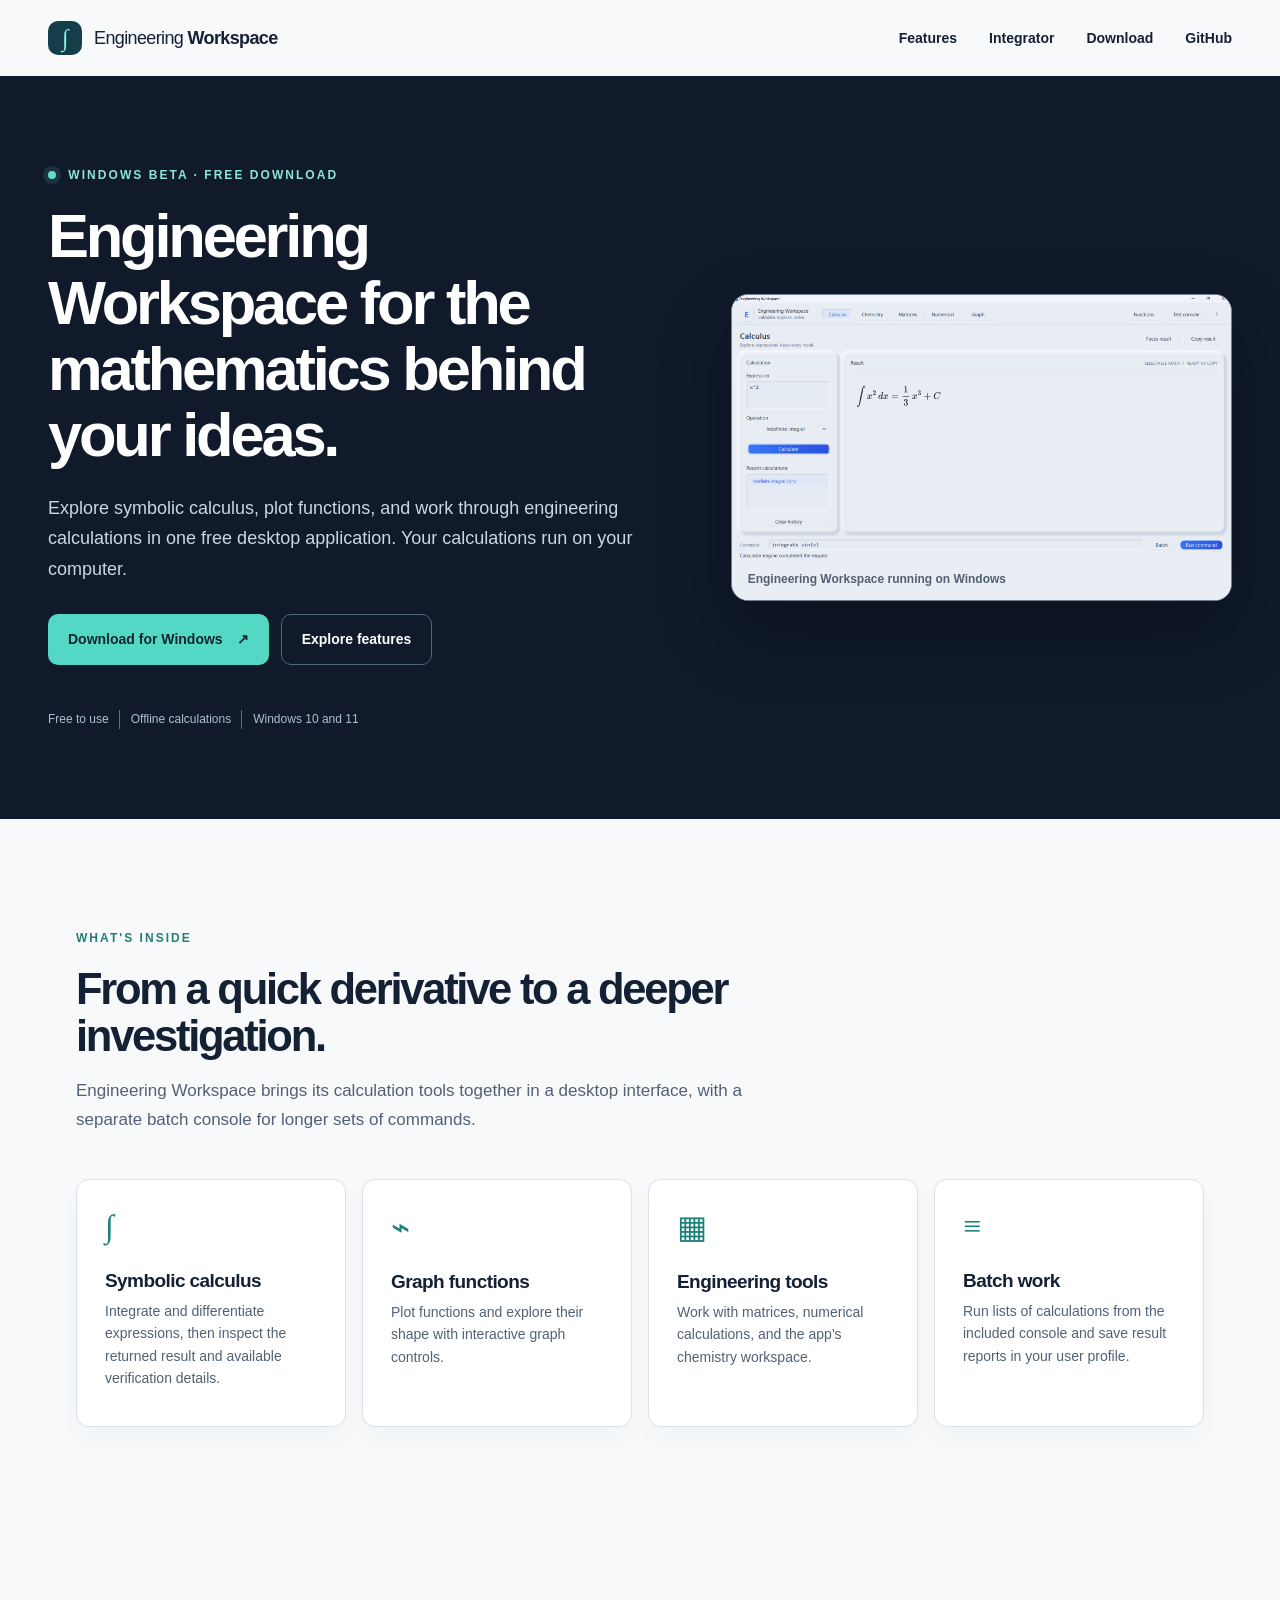
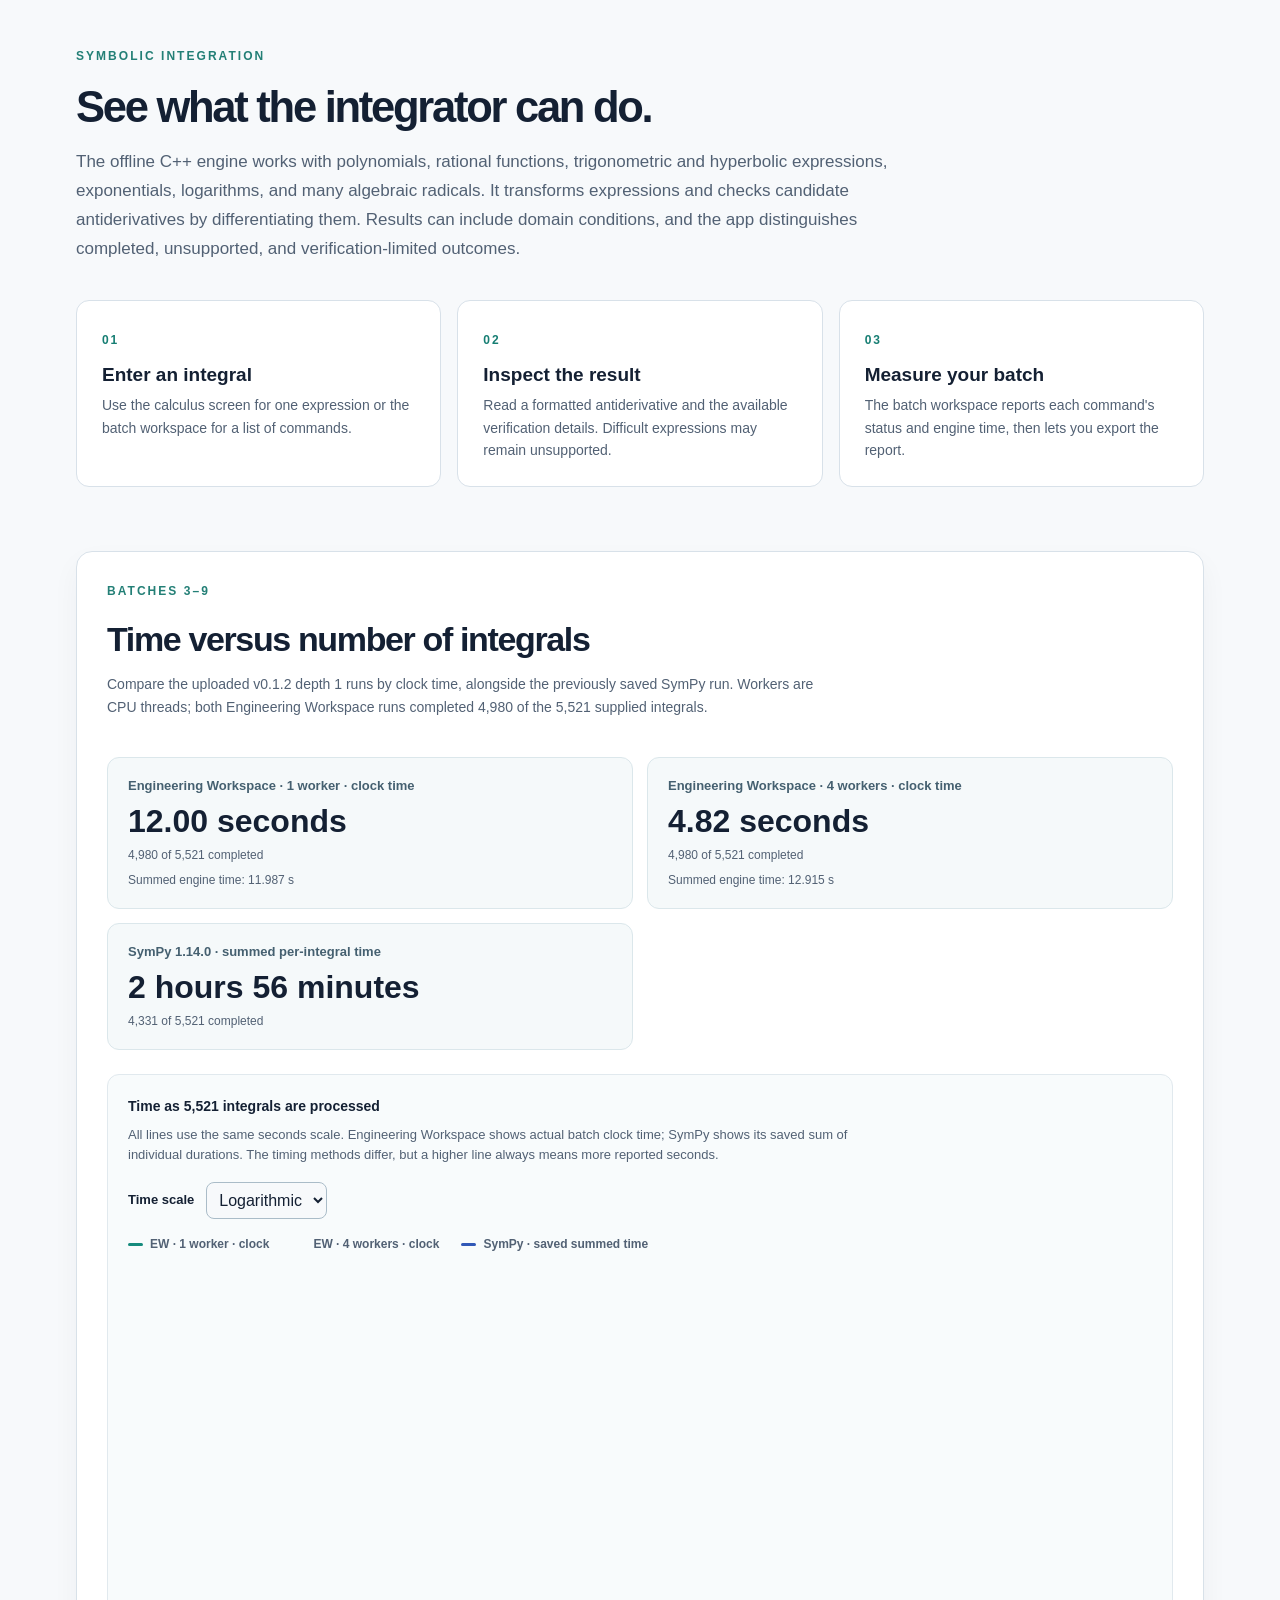
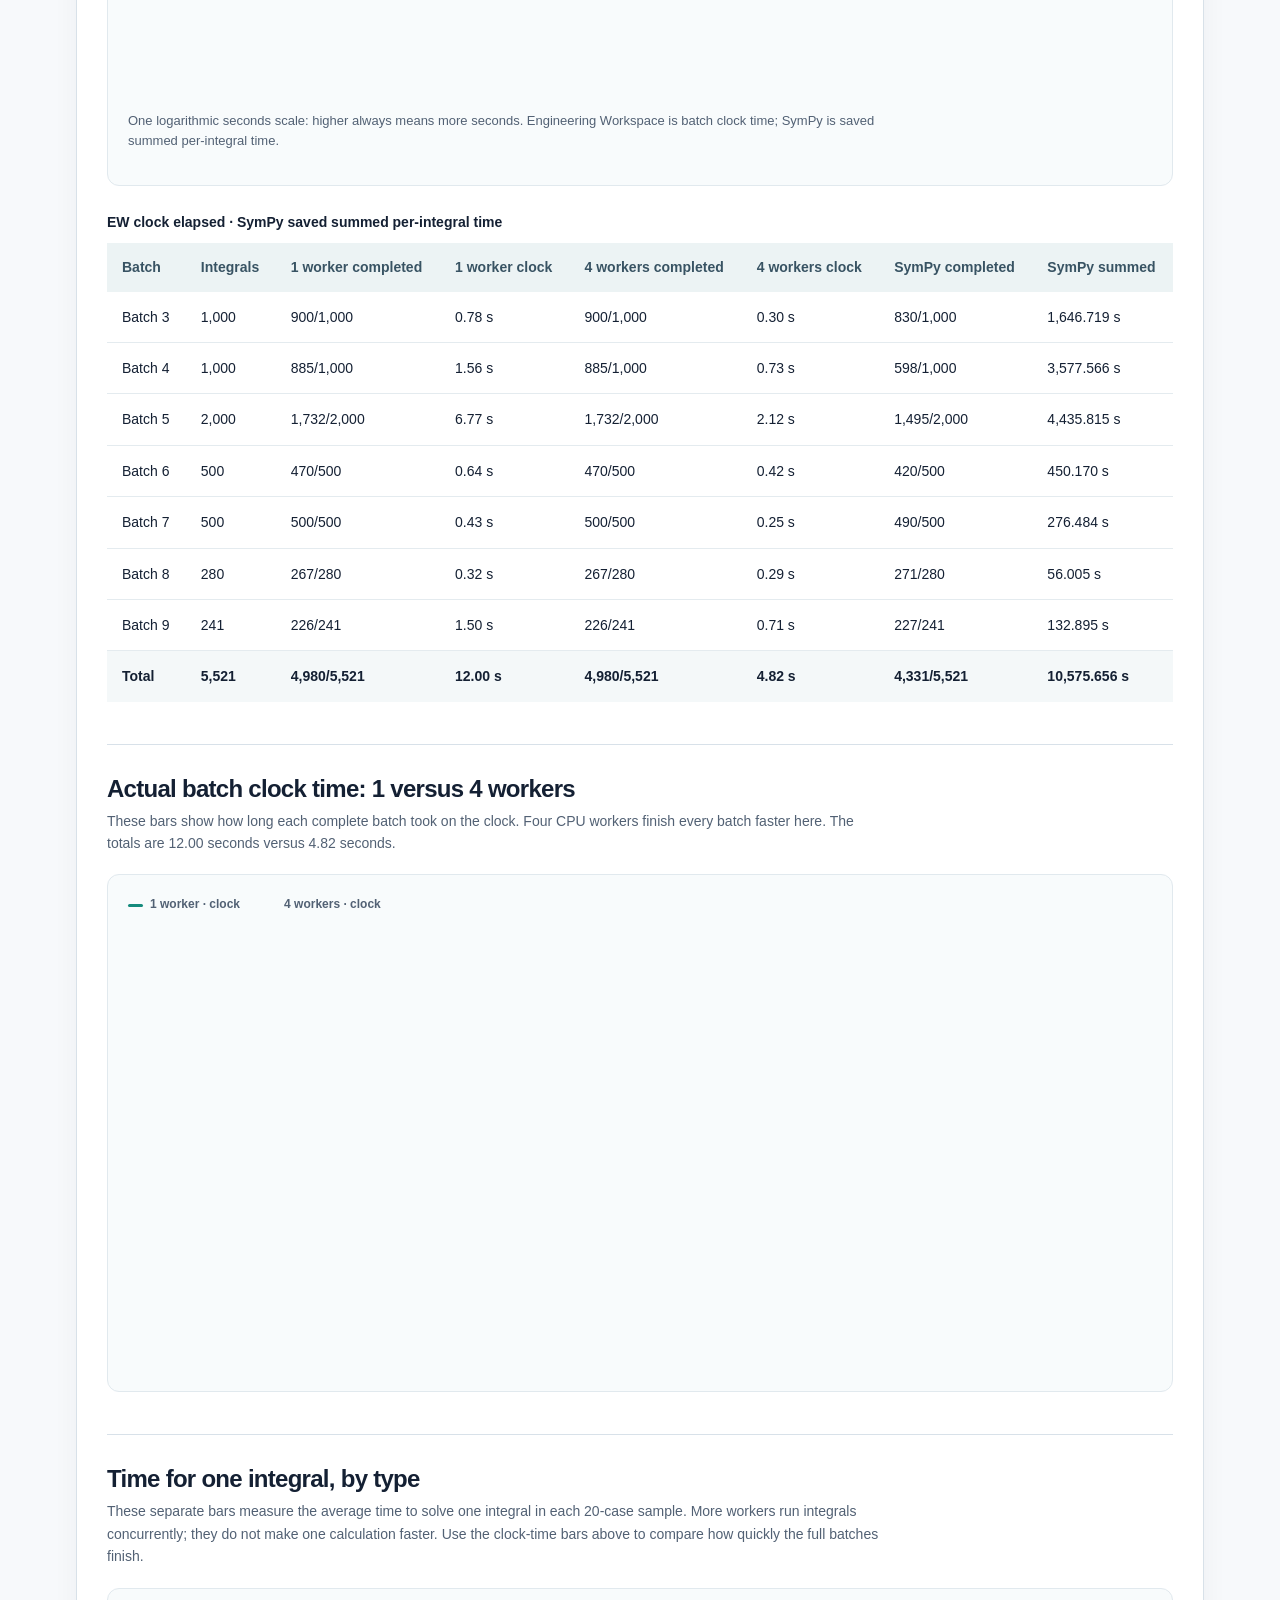
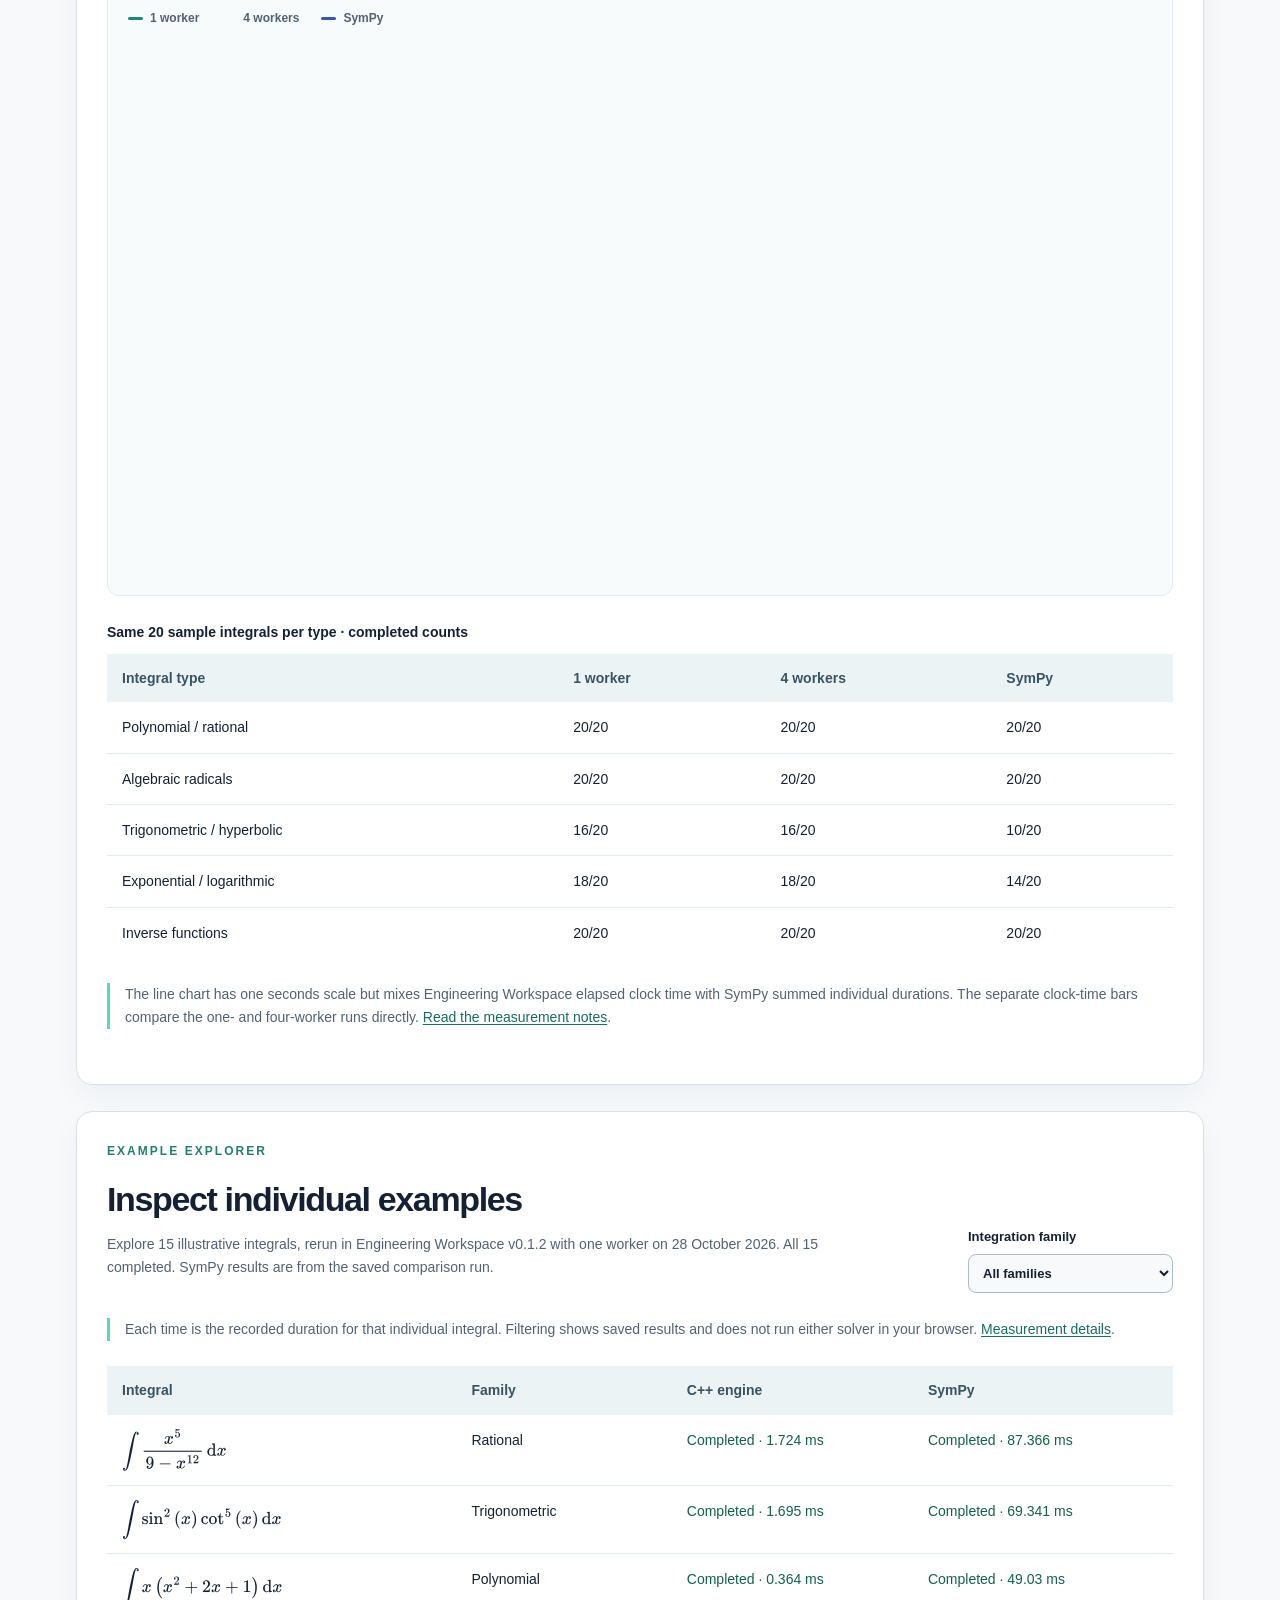
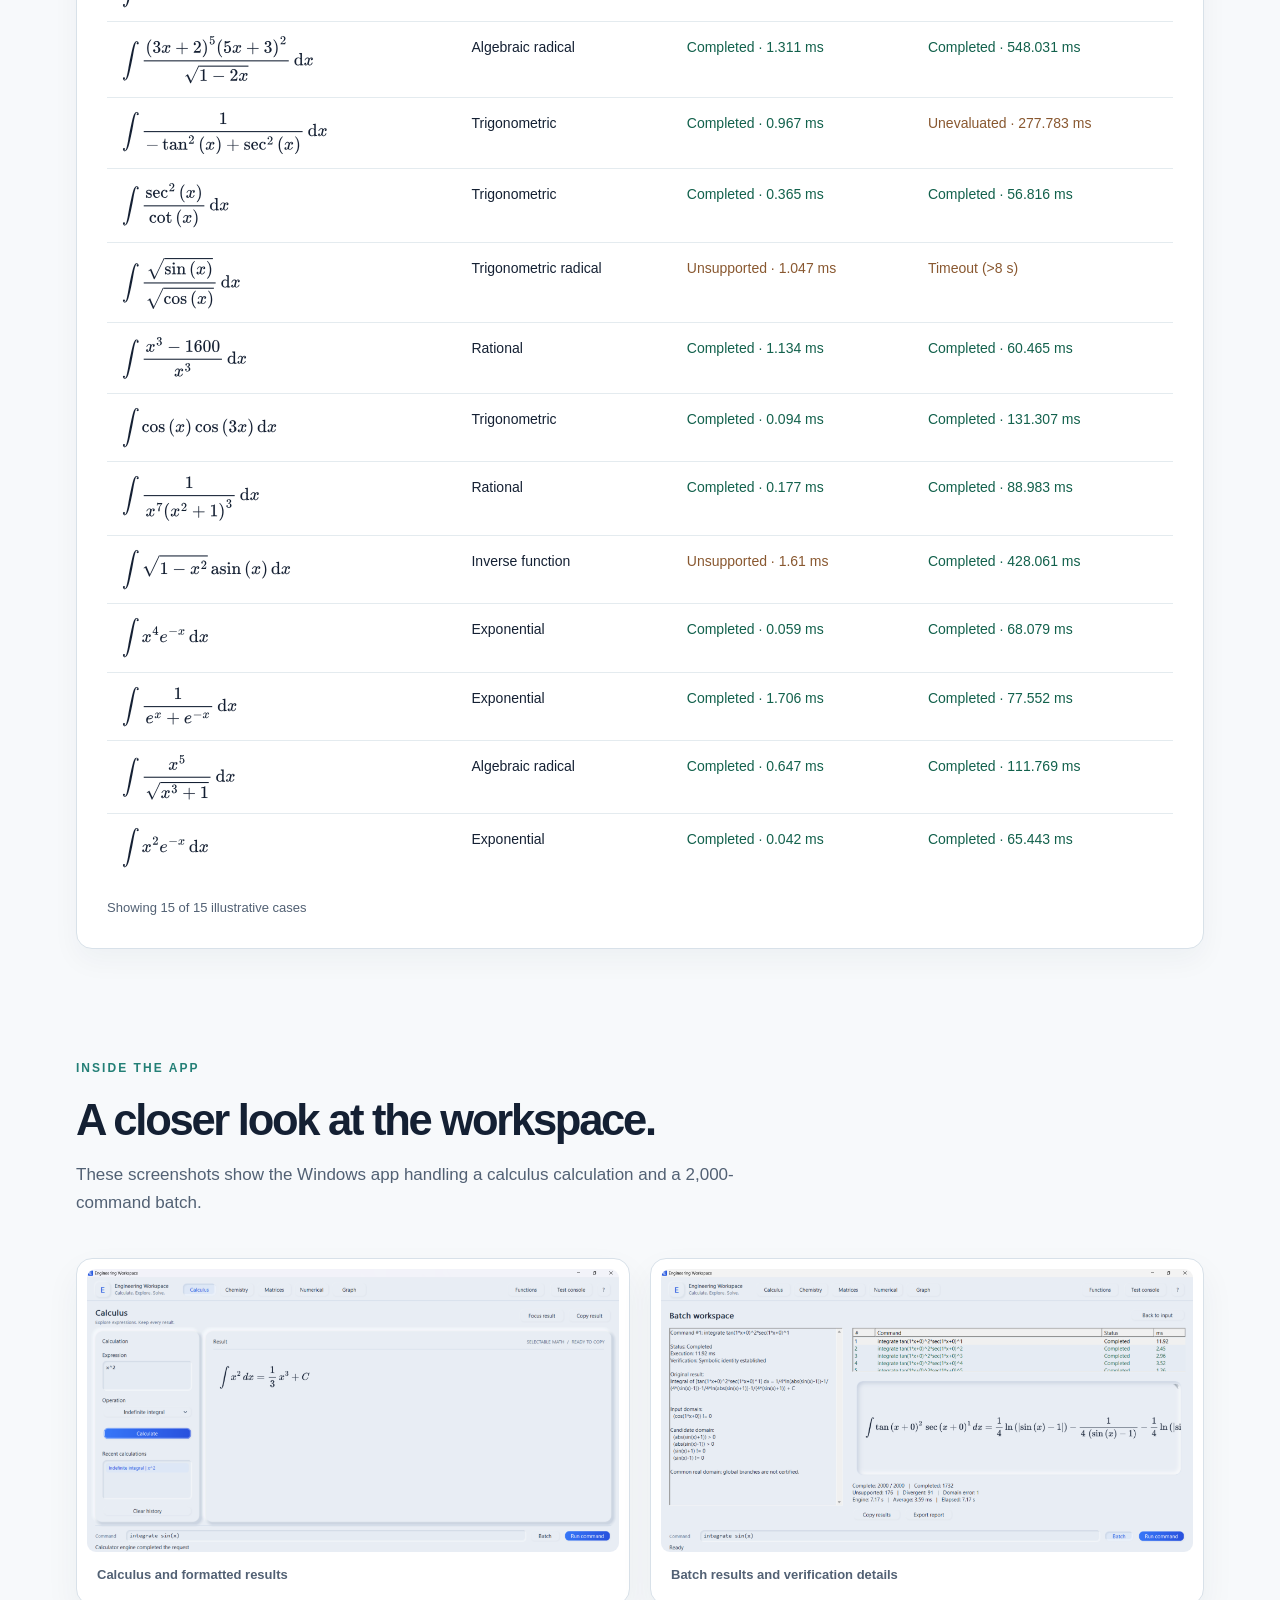
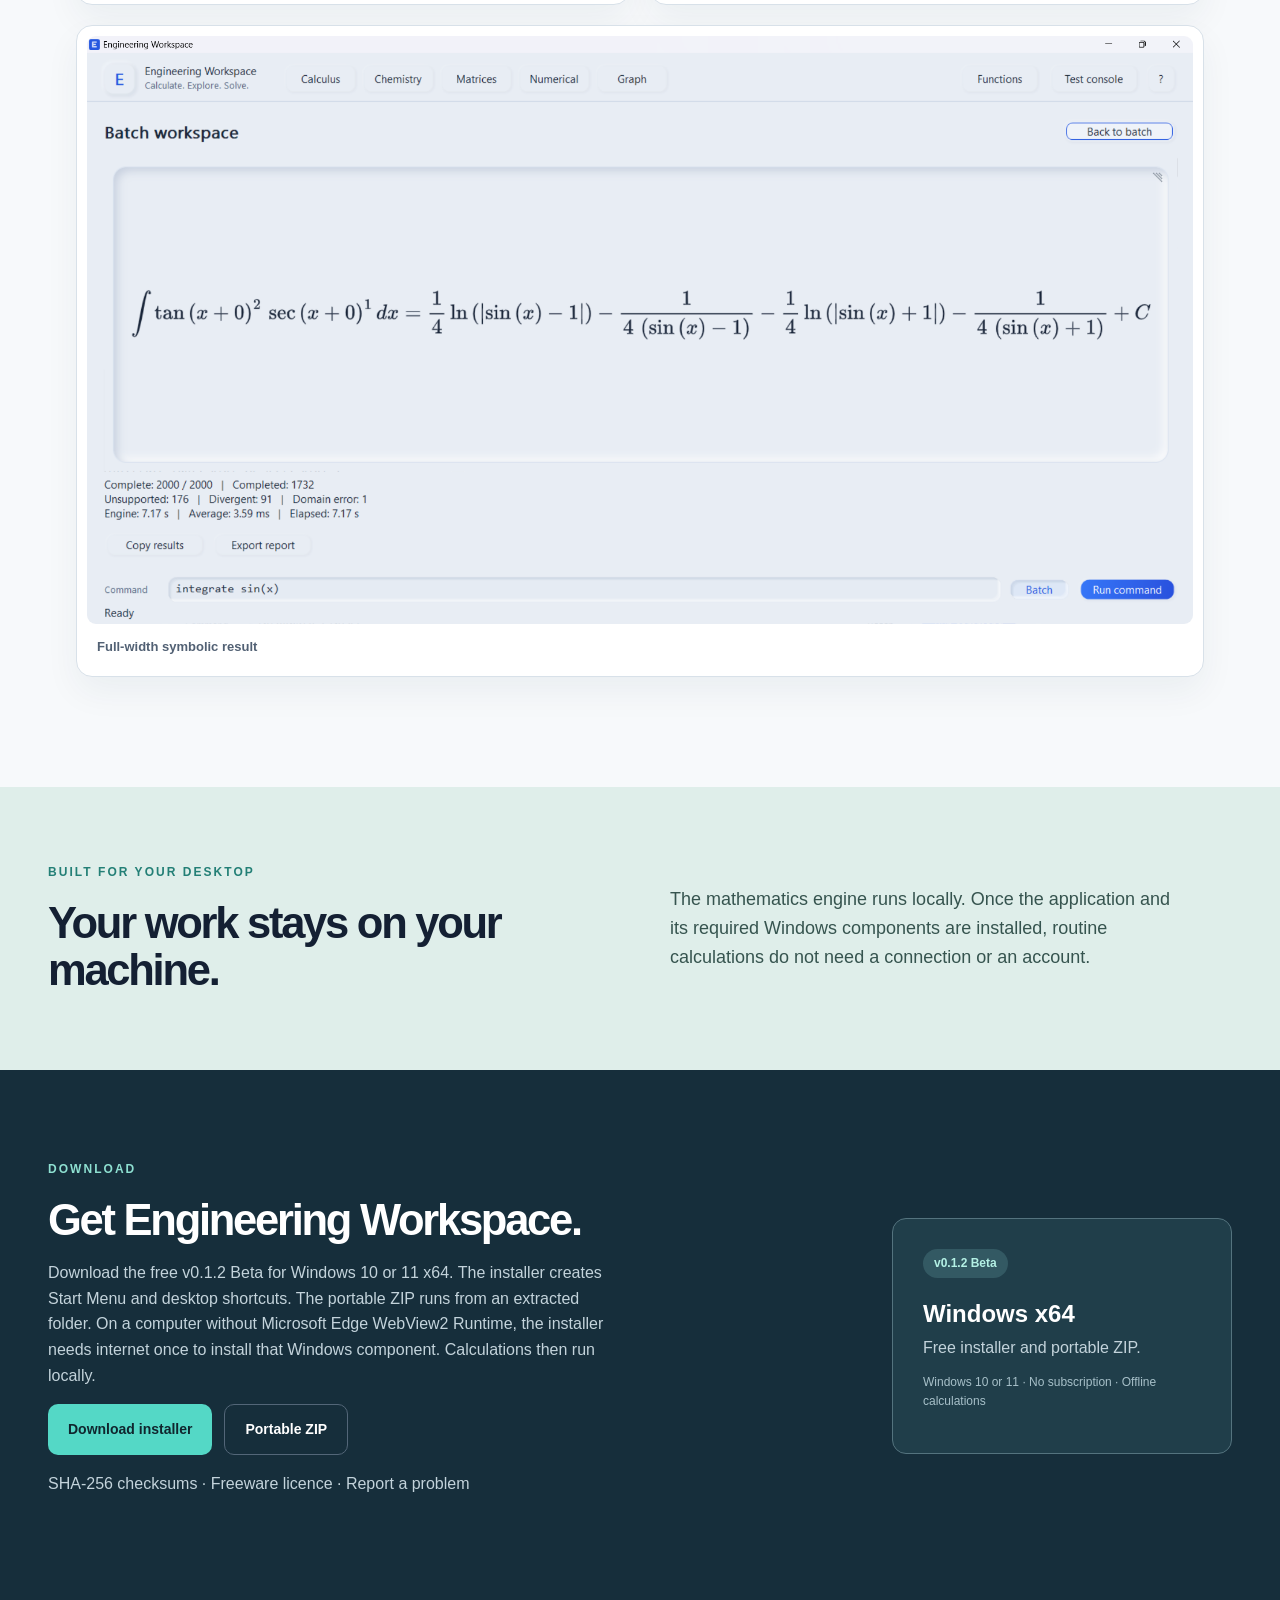
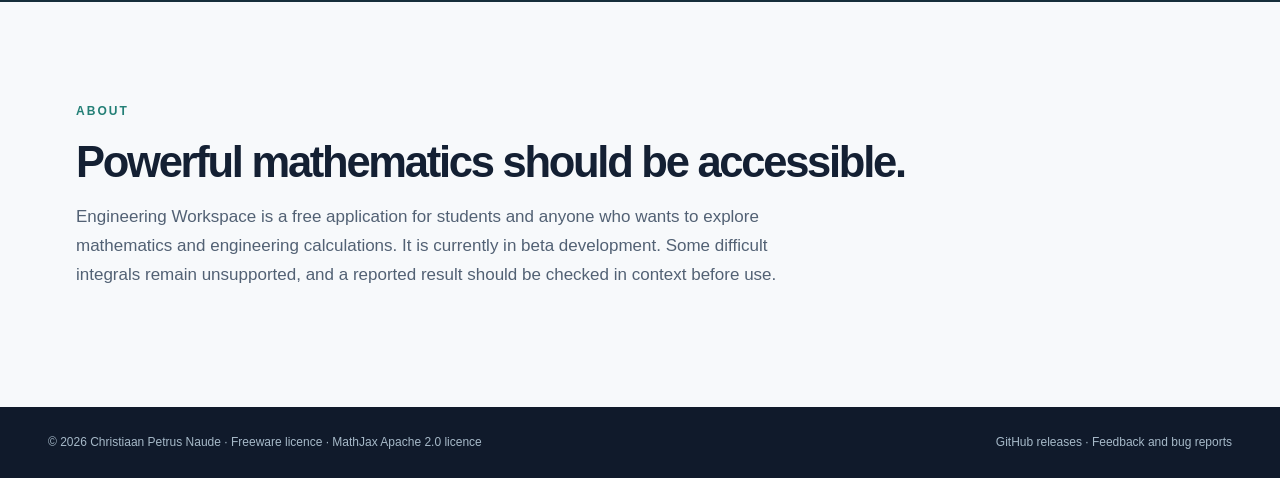
==== commit 0e80d254: "Publish v0.1.2 release notes and update manifest" ====
--- a/docs/index.html
+++ b/docs/index.html
@@ -33,8 +33,8 @@
   <title>Engineering Workspace — Free offline mathematics app for Windows</title>
   <link rel="stylesheet" href="styles.css">
   <link rel="stylesheet" href="screenshots.css">
-  <link rel="stylesheet" href="integrator.css?v=20261024-b39b">
-  <link rel="stylesheet" href="mobile.css?v=20261025-phone-v1">
+  <link rel="stylesheet" href="integrator.css?v=20261028-mixed-v1">
+  <link rel="stylesheet" href="mobile.css?v=20261028-mixed-v1">
 </head>
 <body>
   <header class="site-header">
@@ -76,21 +76,21 @@
         <article><span>03</span><h3>Measure your batch</h3><p>The batch workspace reports each command's status and engine time, then lets you export the report.</p></article>
       </div>
       <div id="batch-benchmarks" class="benchmark-panel batch-benchmark-panel" aria-labelledby="batch-benchmark-heading">
-        <div class="benchmark-heading"><div><p class="eyebrow">BATCHES 3–9</p><h3 id="batch-benchmark-heading">Time versus number of integrals</h3><p>The installed Engineering Workspace development build and SymPy 1.14.0 ran all 5,521 supplied integrals, including definite integrals with numeric bounds. The comparison below uses the completed runs from these two systems.</p></div></div>
-        <div class="benchmark-kpis" aria-label="Full benchmark totals"><div><span>Engineering Workspace</span><strong id="engine-time-total">13.1 seconds</strong><small id="engine-result-total">4,979 of 5,521 returned a result</small></div><div><span>SymPy</span><strong id="sympy-time-total">176.3 minutes</strong><small id="sympy-result-total">4,331 of 5,521 returned a result</small></div></div>
-        <div class="chart-control"><label for="batch-time-scale">Chart scale</label><select id="batch-time-scale"><option value="log" selected>Logarithmic · shows both lines</option><option value="linear">Linear</option></select></div>
-        <div class="chart-card"><p class="chart-caption">How the summed solving time grows as more integrals are processed</p><p class="chart-explanation">Lower lines mean less total solver time. The logarithmic scale keeps both systems visible despite their very different totals; switch to linear to see the absolute difference.</p><div class="chart-legend"><span class="legend-engine">Engineering Workspace</span><span class="legend-sympy">SymPy</span></div><svg id="batch-time-chart" class="benchmark-chart" viewBox="0 0 900 390" role="img" aria-label="Cumulative solver time versus number of integrals; lower lines represent less time"></svg></div>
-        <div class="benchmark-table-wrap"><table class="benchmark-table" id="batch-summary-table"><caption>Full-batch results</caption><thead><tr><th scope="col">Batch</th><th scope="col">Integrals</th><th scope="col">C++ returned</th><th scope="col">C++ time</th><th scope="col">SymPy returned</th><th scope="col">SymPy time</th></tr></thead><tbody><tr><td>Batch 3</td><td>1,000</td><td>900/1,000</td><td>0.835 s</td><td>830/1,000</td><td>1,646.719 s</td></tr><tr><td>Batch 4</td><td>1,000</td><td>885/1,000</td><td>1.697 s</td><td>598/1,000</td><td>3,577.566 s</td></tr><tr><td>Batch 5</td><td>2,000</td><td>1,732/2,000</td><td>7.252 s</td><td>1,495/2,000</td><td>4,435.815 s</td></tr><tr><td>Batch 6</td><td>500</td><td>470/500</td><td>0.645 s</td><td>420/500</td><td>450.17 s</td></tr><tr><td>Batch 7</td><td>500</td><td>500/500</td><td>0.439 s</td><td>490/500</td><td>276.484 s</td></tr><tr><td>Batch 8</td><td>280</td><td>267/280</td><td>0.299 s</td><td>271/280</td><td>56.005 s</td></tr><tr><td>Batch 9</td><td>241</td><td>225/241</td><td>1.899 s</td><td>227/241</td><td>132.895 s</td></tr><tr class="benchmark-total-row"><td>Total</td><td>5,521</td><td>4,979/5,521</td><td>13.065 s</td><td>4,331/5,521</td><td>10,575.656 s</td></tr></tbody></table></div>
-        <div class="family-benchmark"><h4>Average time by integral type</h4><p>Each group below uses the same 20 randomly selected integrals for Engineering Workspace and SymPy. A timeout contributes the 10-second limit to the average. The horizontal scale is logarithmic.</p><div class="chart-card"><div class="chart-legend"><span class="legend-engine">Engineering Workspace</span><span class="legend-sympy">SymPy</span></div><svg id="family-time-chart" class="benchmark-chart family-chart" viewBox="0 0 900 460" role="img" aria-label="Average measured time per integral type on the same 100 sampled integrals"></svg></div><div class="benchmark-table-wrap"><table class="benchmark-table" id="family-summary-table"><caption>Same 20 cases per family · mean milliseconds and returned results</caption><thead><tr><th scope="col">Integral type</th><th scope="col">Engineering Workspace</th><th scope="col">SymPy</th></tr></thead><tbody><tr><td>Polynomial / rational (20 cases)</td><td class="detail-stat"><span>0.442 ms</span><small>20/20 returned</small></td><td class="detail-stat"><span>146.075 ms</span><small>20/20 returned</small></td></tr><tr><td>Algebraic radicals (20 cases)</td><td class="detail-stat"><span>0.318 ms</span><small>20/20 returned</small></td><td class="detail-stat"><span>308.858 ms</span><small>20/20 returned</small></td></tr><tr><td>Trigonometric / hyperbolic (20 cases)</td><td class="detail-stat"><span>0.696 ms</span><small>16/20 returned</small></td><td class="detail-stat"><span>3,481.73 ms</span><small>10/20 returned · 6 timed out</small></td></tr><tr><td>Exponential / logarithmic (20 cases)</td><td class="detail-stat"><span>3.012 ms</span><small>18/20 returned</small></td><td class="detail-stat"><span>2,798.448 ms</span><small>14/20 returned · 5 timed out</small></td></tr><tr><td>Inverse functions (20 cases)</td><td class="detail-stat"><span>3.872 ms</span><small>20/20 returned</small></td><td class="detail-stat"><span>239.225 ms</span><small>20/20 returned</small></td></tr></tbody></table></div></div>
-        <p class="benchmark-note">These timings measure two different solver implementations and include capped timeouts. SymPy's returned forms have not been independently verified against every input domain. “Returned” does not certify mathematical equivalence. <a href="benchmark-methodology.html#full-batches">Methods, caveats, and source details</a>.</p>
+        <div class="benchmark-heading"><div><p class="eyebrow">BATCHES 3–9</p><h3 id="batch-benchmark-heading">Time versus number of integrals</h3><p>Compare the uploaded v0.1.2 depth 1 runs by clock time, alongside the previously saved SymPy run. Workers are CPU threads; both Engineering Workspace runs completed 4,980 of the 5,521 supplied integrals.</p></div></div>
+        <div class="benchmark-kpis" aria-label="Full benchmark totals"><div><span>Engineering Workspace · 1 worker · clock time</span><strong id="one-worker-time-total">12.00 seconds</strong><small>4,980 of 5,521 completed</small><small id="one-worker-engine-total">Summed engine time: 11.987 s</small></div><div><span>Engineering Workspace · 4 workers · clock time</span><strong id="four-worker-time-total">4.82 seconds</strong><small>4,980 of 5,521 completed</small><small id="four-worker-engine-total">Summed engine time: 12.915 s</small></div><div><span>SymPy 1.14.0 · summed per-integral time</span><strong>2 hours 56 minutes</strong><small>4,331 of 5,521 completed</small></div></div>
+        <div class="chart-card"><p class="chart-caption">Time as 5,521 integrals are processed</p><p class="chart-explanation">All lines use the same seconds scale. Engineering Workspace shows actual batch clock time; SymPy shows its saved sum of individual durations. The timing methods differ, but a higher line always means more reported seconds.</p><div class="chart-control"><label for="batch-time-scale">Time scale</label><select id="batch-time-scale" aria-controls="batch-time-chart"><option value="log" selected>Logarithmic</option><option value="linear">Linear</option></select></div><div class="chart-legend"><span class="legend-engine">EW · 1 worker · clock</span><span class="legend-four-workers">EW · 4 workers · clock</span><span class="legend-sympy">SymPy · saved summed time</span></div><svg id="batch-time-chart" class="benchmark-chart" viewBox="0 0 900 390" role="img" aria-label="Three benchmark series on one logarithmic seconds scale. Engineering Workspace clock time is lower than SymPy summed time."></svg><p class="chart-explanation" id="clock-chart-note">One logarithmic seconds scale: higher always means more seconds. Engineering Workspace is batch clock time; SymPy is saved summed per-integral time.</p></div>
+        <div class="benchmark-table-wrap"><table class="benchmark-table" id="batch-summary-table"><caption>EW clock elapsed · SymPy saved summed per-integral time</caption><thead><tr><th>Batch</th><th>Integrals</th><th>1 worker completed</th><th>1 worker clock</th><th>4 workers completed</th><th>4 workers clock</th><th>SymPy completed</th><th>SymPy summed</th></tr></thead><tbody><tr><td>Batch 3</td><td>1,000</td><td>900/1,000</td><td>0.78 s</td><td>900/1,000</td><td>0.30 s</td><td>830/1,000</td><td>1,646.719 s</td></tr><tr><td>Batch 4</td><td>1,000</td><td>885/1,000</td><td>1.56 s</td><td>885/1,000</td><td>0.73 s</td><td>598/1,000</td><td>3,577.566 s</td></tr><tr><td>Batch 5</td><td>2,000</td><td>1,732/2,000</td><td>6.77 s</td><td>1,732/2,000</td><td>2.12 s</td><td>1,495/2,000</td><td>4,435.815 s</td></tr><tr><td>Batch 6</td><td>500</td><td>470/500</td><td>0.64 s</td><td>470/500</td><td>0.42 s</td><td>420/500</td><td>450.170 s</td></tr><tr><td>Batch 7</td><td>500</td><td>500/500</td><td>0.43 s</td><td>500/500</td><td>0.25 s</td><td>490/500</td><td>276.484 s</td></tr><tr><td>Batch 8</td><td>280</td><td>267/280</td><td>0.32 s</td><td>267/280</td><td>0.29 s</td><td>271/280</td><td>56.005 s</td></tr><tr><td>Batch 9</td><td>241</td><td>226/241</td><td>1.50 s</td><td>226/241</td><td>0.71 s</td><td>227/241</td><td>132.895 s</td></tr><tr class="benchmark-total-row"><td>Total</td><td>5,521</td><td>4,980/5,521</td><td>12.00 s</td><td>4,980/5,521</td><td>4.82 s</td><td>4,331/5,521</td><td>10,575.656 s</td></tr></tbody></table></div>
+        <div class="family-benchmark"><h4>Actual batch clock time: 1 versus 4 workers</h4><p>These bars show how long each complete batch took on the clock. Four CPU workers finish every batch faster here. The totals are 12.00 seconds versus 4.82 seconds.</p><div class="chart-card"><div class="chart-legend"><span class="legend-engine">1 worker · clock</span><span class="legend-four-workers">4 workers · clock</span></div><svg id="batch-clock-bars" class="benchmark-chart" viewBox="0 0 900 390" role="img" aria-label="Elapsed clock time for batches 3 to 9, comparing one and four workers"></svg></div></div>
+        <div class="family-benchmark"><h4>Time for one integral, by type</h4><p>These separate bars measure the average time to solve one integral in each 20-case sample. More workers run integrals concurrently; they do not make one calculation faster. Use the clock-time bars above to compare how quickly the full batches finish.</p><div class="chart-card"><div class="chart-legend"><span class="legend-engine">1 worker</span><span class="legend-four-workers">4 workers</span><span class="legend-sympy">SymPy</span></div><svg id="family-time-chart" class="benchmark-chart family-chart" viewBox="0 0 900 470" role="img" aria-label="Average per-integral duration by type for Engineering Workspace and SymPy"></svg></div><div class="benchmark-table-wrap"><table class="benchmark-table" id="family-summary-table"><caption>Same 20 sample integrals per type · completed counts</caption><thead><tr><th>Integral type</th><th>1 worker</th><th>4 workers</th><th>SymPy</th></tr></thead><tbody><tr><td>Polynomial / rational</td><td>20/20</td><td>20/20</td><td>20/20</td></tr><tr><td>Algebraic radicals</td><td>20/20</td><td>20/20</td><td>20/20</td></tr><tr><td>Trigonometric / hyperbolic</td><td>16/20</td><td>16/20</td><td>10/20</td></tr><tr><td>Exponential / logarithmic</td><td>18/20</td><td>18/20</td><td>14/20</td></tr><tr><td>Inverse functions</td><td>20/20</td><td>20/20</td><td>20/20</td></tr></tbody></table></div></div>
+        <p class="benchmark-note">The line chart has one seconds scale but mixes Engineering Workspace elapsed clock time with SymPy summed individual durations. The separate clock-time bars compare the one- and four-worker runs directly. <a href="benchmark-methodology.html#full-batches">Read the measurement notes</a>.</p>
       </div>
       <div class="benchmark-panel" aria-labelledby="benchmark-heading">
         <div class="benchmark-heading">
-          <div><p class="eyebrow">EXAMPLE EXPLORER</p><h3 id="benchmark-heading">Inspect individual examples</h3><p>Filter 15 illustrative integrals from the v0.1.0 release benchmark. The table shows recorded runs; changing the filter does not run either solver in your browser.</p></div>
+          <div><p class="eyebrow">EXAMPLE EXPLORER</p><h3 id="benchmark-heading">Inspect individual examples</h3><p>Explore 15 illustrative integrals, rerun in Engineering Workspace v0.1.2 with one worker on 28 October 2026. All 15 completed. SymPy results are from the saved comparison run.</p></div>
           <label for="benchmark-family">Integration family <select id="benchmark-family"><option value="all">All families</option><option value="Algebraic radical">Algebraic radical</option><option value="Exponential">Exponential</option><option value="Inverse function">Inverse function</option><option value="Polynomial">Polynomial</option><option value="Rational">Rational</option><option value="Trigonometric">Trigonometric</option><option value="Trigonometric radical">Trigonometric radical</option></select></label>
         </div>
-        <p class="benchmark-note">C++ times are the app's reported engine time for each case in the 5,000-integral release run. SymPy 1.14.0 was run separately on the same Windows computer; its times include parsing and integration, with an 8-second limit per case. These are different measurement boundaries and a hand-picked sample, so the numbers are not an overall speed ranking. “Completed” indicates a returned antiderivative; it is not a claim that every possible domain was proved. <a href="benchmark-methodology.html">Read the method and limitations</a>.</p>
-        <div class="benchmark-table-wrap"><table class="benchmark-table"><thead><tr><th scope="col">Integral</th><th scope="col">Family</th><th scope="col">C++ engine</th><th scope="col">SymPy</th></tr></thead><tbody id="benchmark-rows"><tr><td class="math-cell" aria-label="Integral of x^5/(9-x^12) with respect to x">\(\displaystyle\int \frac{x^{5}}{9 - x^{12}}\,\mathrm{d}x\)</td><td>Rational</td><td class="result-ok">Completed · 1.724 ms</td><td class="result-ok">Completed · 87.366 ms</td></tr><tr><td class="math-cell" aria-label="Integral of sin(x)^2*cot(x)^5 with respect to x">\(\displaystyle\int \sin^{2}{\left(x \right)} \cot^{5}{\left(x \right)}\,\mathrm{d}x\)</td><td>Trigonometric</td><td class="result-ok">Completed · 1.695 ms</td><td class="result-ok">Completed · 69.341 ms</td></tr><tr><td class="math-cell" aria-label="Integral of x*(x^2+2*x+1) with respect to x">\(\displaystyle\int x \left(x^{2} + 2 x + 1\right)\,\mathrm{d}x\)</td><td>Polynomial</td><td class="result-ok">Completed · 0.364 ms</td><td class="result-ok">Completed · 49.03 ms</td></tr><tr><td class="math-cell" aria-label="Integral of (3*x+2)^5*(5*x+3)^2/sqrt(1-2*x) with respect to x">\(\displaystyle\int \frac{\left(3 x + 2\right)^{5} \left(5 x + 3\right)^{2}}{\sqrt{1 - 2 x}}\,\mathrm{d}x\)</td><td>Algebraic radical</td><td class="result-ok">Completed · 1.311 ms</td><td class="result-ok">Completed · 548.031 ms</td></tr><tr><td class="math-cell" aria-label="Integral of 1/(-tan(x)^2+sec(x)^2) with respect to x">\(\displaystyle\int \frac{1}{- \tan^{2}{\left(x \right)} + \sec^{2}{\left(x \right)}}\,\mathrm{d}x\)</td><td>Trigonometric</td><td class="result-ok">Completed · 0.967 ms</td><td class="result-limited">Unevaluated · 277.783 ms</td></tr><tr><td class="math-cell" aria-label="Integral of sec(x)^2/cot(x) with respect to x">\(\displaystyle\int \frac{\sec^{2}{\left(x \right)}}{\cot{\left(x \right)}}\,\mathrm{d}x\)</td><td>Trigonometric</td><td class="result-ok">Completed · 0.365 ms</td><td class="result-ok">Completed · 56.816 ms</td></tr><tr><td class="math-cell" aria-label="Integral of sqrt(sin(x))/sqrt(cos(x)) with respect to x">\(\displaystyle\int \frac{\sqrt{\sin{\left(x \right)}}}{\sqrt{\cos{\left(x \right)}}}\,\mathrm{d}x\)</td><td>Trigonometric radical</td><td class="result-limited">Unsupported · 1.047 ms</td><td class="result-limited">Timeout (&gt;8 s)</td></tr><tr><td class="math-cell" aria-label="Integral of (x^3-1600)/x^3 with respect to x">\(\displaystyle\int \frac{x^{3} - 1600}{x^{3}}\,\mathrm{d}x\)</td><td>Rational</td><td class="result-ok">Completed · 1.134 ms</td><td class="result-ok">Completed · 60.465 ms</td></tr><tr><td class="math-cell" aria-label="Integral of cos(x)*cos(3*x) with respect to x">\(\displaystyle\int \cos{\left(x \right)} \cos{\left(3 x \right)}\,\mathrm{d}x\)</td><td>Trigonometric</td><td class="result-ok">Completed · 0.094 ms</td><td class="result-ok">Completed · 131.307 ms</td></tr><tr><td class="math-cell" aria-label="Integral of 1/(x^7*(x^2+1)^3) with respect to x">\(\displaystyle\int \frac{1}{x^{7} \left(x^{2} + 1\right)^{3}}\,\mathrm{d}x\)</td><td>Rational</td><td class="result-ok">Completed · 0.177 ms</td><td class="result-ok">Completed · 88.983 ms</td></tr><tr><td class="math-cell" aria-label="Integral of sqrt(1-x^2)*asin(x) with respect to x">\(\displaystyle\int \sqrt{1 - x^{2}} \operatorname{asin}{\left(x \right)}\,\mathrm{d}x\)</td><td>Inverse function</td><td class="result-limited">Unsupported · 1.61 ms</td><td class="result-ok">Completed · 428.061 ms</td></tr><tr><td class="math-cell" aria-label="Integral of x^4*exp(-x) with respect to x">\(\displaystyle\int x^{4} e^{- x}\,\mathrm{d}x\)</td><td>Exponential</td><td class="result-ok">Completed · 0.059 ms</td><td class="result-ok">Completed · 68.079 ms</td></tr><tr><td class="math-cell" aria-label="Integral of 1/(exp(x)+exp(-x)) with respect to x">\(\displaystyle\int \frac{1}{e^{x} + e^{- x}}\,\mathrm{d}x\)</td><td>Exponential</td><td class="result-ok">Completed · 1.706 ms</td><td class="result-ok">Completed · 77.552 ms</td></tr><tr><td class="math-cell" aria-label="Integral of x^5/sqrt(x^3+1) with respect to x">\(\displaystyle\int \frac{x^{5}}{\sqrt{x^{3} + 1}}\,\mathrm{d}x\)</td><td>Algebraic radical</td><td class="result-ok">Completed · 0.647 ms</td><td class="result-ok">Completed · 111.769 ms</td></tr><tr><td class="math-cell" aria-label="Integral of x^2*exp(-x) with respect to x">\(\displaystyle\int x^{2} e^{- x}\,\mathrm{d}x\)</td><td>Exponential</td><td class="result-ok">Completed · 0.042 ms</td><td class="result-ok">Completed · 65.443 ms</td></tr></tbody></table></div>
+        <p class="benchmark-note">Each time is the recorded duration for that individual integral. Filtering shows saved results and does not run either solver in your browser. <a href="benchmark-methodology.html">Measurement details</a>.</p>
+        <div class="benchmark-table-wrap"><table class="benchmark-table"><thead><tr><th scope="col">Integral</th><th scope="col">Family</th><th scope="col">C++ engine</th><th scope="col">SymPy</th></tr></thead><tbody id="benchmark-rows"><tr><td class="math-cell" aria-label="Integral of x^5/(9-x^12) with respect to x">\(\displaystyle\int \frac{x^{5}}{9 - x^{12}}\,\mathrm{d}x\)</td><td>Rational</td><td class="result-ok">Completed · 2.189 ms</td><td class="result-ok">Completed · 87.366 ms</td></tr><tr><td class="math-cell" aria-label="Integral of sin(x)^2*cot(x)^5 with respect to x">\(\displaystyle\int \sin^{2}{\left(x \right)} \cot^{5}{\left(x \right)}\,\mathrm{d}x\)</td><td>Trigonometric</td><td class="result-ok">Completed · 1.822 ms</td><td class="result-ok">Completed · 69.341 ms</td></tr><tr><td class="math-cell" aria-label="Integral of x*(x^2+2*x+1) with respect to x">\(\displaystyle\int x \left(x^{2} + 2 x + 1\right)\,\mathrm{d}x\)</td><td>Polynomial</td><td class="result-ok">Completed · 0.454 ms</td><td class="result-ok">Completed · 49.03 ms</td></tr><tr><td class="math-cell" aria-label="Integral of (3*x+2)^5*(5*x+3)^2/sqrt(1-2*x) with respect to x">\(\displaystyle\int \frac{\left(3 x + 2\right)^{5} \left(5 x + 3\right)^{2}}{\sqrt{1 - 2 x}}\,\mathrm{d}x\)</td><td>Algebraic radical</td><td class="result-ok">Completed · 1.299 ms</td><td class="result-ok">Completed · 548.031 ms</td></tr><tr><td class="math-cell" aria-label="Integral of 1/(-tan(x)^2+sec(x)^2) with respect to x">\(\displaystyle\int \frac{1}{- \tan^{2}{\left(x \right)} + \sec^{2}{\left(x \right)}}\,\mathrm{d}x\)</td><td>Trigonometric</td><td class="result-ok">Completed · 0.997 ms</td><td class="result-limited">Unevaluated · 277.783 ms</td></tr><tr><td class="math-cell" aria-label="Integral of sec(x)^2/cot(x) with respect to x">\(\displaystyle\int \frac{\sec^{2}{\left(x \right)}}{\cot{\left(x \right)}}\,\mathrm{d}x\)</td><td>Trigonometric</td><td class="result-ok">Completed · 0.341 ms</td><td class="result-ok">Completed · 56.816 ms</td></tr><tr><td class="math-cell" aria-label="Integral of sqrt(sin(x))/sqrt(cos(x)) with respect to x">\(\displaystyle\int \frac{\sqrt{\sin{\left(x \right)}}}{\sqrt{\cos{\left(x \right)}}}\,\mathrm{d}x\)</td><td>Trigonometric radical</td><td class="result-ok">Completed · 60.5 ms</td><td class="result-limited">Timeout (&gt;8 s)</td></tr><tr><td class="math-cell" aria-label="Integral of (x^3-1600)/x^3 with respect to x">\(\displaystyle\int \frac{x^{3} - 1600}{x^{3}}\,\mathrm{d}x\)</td><td>Rational</td><td class="result-ok">Completed · 1.226 ms</td><td class="result-ok">Completed · 60.465 ms</td></tr><tr><td class="math-cell" aria-label="Integral of cos(x)*cos(3*x) with respect to x">\(\displaystyle\int \cos{\left(x \right)} \cos{\left(3 x \right)}\,\mathrm{d}x\)</td><td>Trigonometric</td><td class="result-ok">Completed · 0.109 ms</td><td class="result-ok">Completed · 131.307 ms</td></tr><tr><td class="math-cell" aria-label="Integral of 1/(x^7*(x^2+1)^3) with respect to x">\(\displaystyle\int \frac{1}{x^{7} \left(x^{2} + 1\right)^{3}}\,\mathrm{d}x\)</td><td>Rational</td><td class="result-ok">Completed · 0.175 ms</td><td class="result-ok">Completed · 88.983 ms</td></tr><tr><td class="math-cell" aria-label="Integral of sqrt(1-x^2)*asin(x) with respect to x">\(\displaystyle\int \sqrt{1 - x^{2}} \operatorname{asin}{\left(x \right)}\,\mathrm{d}x\)</td><td>Inverse function</td><td class="result-ok">Completed · 4.851 ms</td><td class="result-ok">Completed · 428.061 ms</td></tr><tr><td class="math-cell" aria-label="Integral of x^4*exp(-x) with respect to x">\(\displaystyle\int x^{4} e^{- x}\,\mathrm{d}x\)</td><td>Exponential</td><td class="result-ok">Completed · 0.042 ms</td><td class="result-ok">Completed · 68.079 ms</td></tr><tr><td class="math-cell" aria-label="Integral of 1/(exp(x)+exp(-x)) with respect to x">\(\displaystyle\int \frac{1}{e^{x} + e^{- x}}\,\mathrm{d}x\)</td><td>Exponential</td><td class="result-ok">Completed · 1.568 ms</td><td class="result-ok">Completed · 77.552 ms</td></tr><tr><td class="math-cell" aria-label="Integral of x^5/sqrt(x^3+1) with respect to x">\(\displaystyle\int \frac{x^{5}}{\sqrt{x^{3} + 1}}\,\mathrm{d}x\)</td><td>Algebraic radical</td><td class="result-ok">Completed · 0.519 ms</td><td class="result-ok">Completed · 111.769 ms</td></tr><tr><td class="math-cell" aria-label="Integral of x^2*exp(-x) with respect to x">\(\displaystyle\int x^{2} e^{- x}\,\mathrm{d}x\)</td><td>Exponential</td><td class="result-ok">Completed · 0.024 ms</td><td class="result-ok">Completed · 65.443 ms</td></tr></tbody></table></div>
         <p id="benchmark-count" class="benchmark-count" aria-live="polite">Showing 15 of 15 illustrative cases</p>
       </div>
     </section>
@@ -103,10 +103,10 @@
       </div>
     </section>
     <section class="principle" aria-labelledby="principle-heading"><div><p class="eyebrow">BUILT FOR YOUR DESKTOP</p><h2 id="principle-heading">Your work stays on your machine.</h2></div><p>The mathematics engine runs locally. Once the application and its required Windows components are installed, routine calculations do not need a connection or an account.</p></section>
-    <section id="download" class="download" aria-labelledby="download-heading"><div><p class="eyebrow">DOWNLOAD</p><h2 id="download-heading">Get Engineering Workspace.</h2><p>Download the free v0.1.1 Beta for Windows 10 or 11 x64. The installer creates Start Menu and desktop shortcuts. The portable ZIP runs from an extracted folder. On a computer without Microsoft Edge WebView2 Runtime, the installer needs internet once to install that Windows component. Calculations then run locally.</p><div class="hero-actions"><a class="button primary" href="https://github.com/C-NAUDE/Engineering-Workspace-Releases/releases/download/v0.1.1/EngineeringWorkspace-Setup-v0.1.1.exe">Download installer</a><a class="button quiet" href="https://github.com/C-NAUDE/Engineering-Workspace-Releases/releases/download/v0.1.1/EngineeringWorkspace-Portable-v0.1.1-Windows-x64.zip">Portable ZIP</a></div><p class="small"><a href="https://github.com/C-NAUDE/Engineering-Workspace-Releases/releases/download/v0.1.1/SHA256SUMS.txt">SHA-256 checksums</a> · <a href="LICENSE.txt">Freeware licence</a> · <a href="https://github.com/C-NAUDE/Engineering-Workspace-Releases/issues">Report a problem</a></p></div><div class="release-card"><span class="release-status">v0.1.1 Beta</span><h3>Windows x64</h3><p>Free installer and portable ZIP.</p><p class="small">Windows 10 or 11 · No subscription · Offline calculations</p></div></section>    <section id="about" class="about" aria-labelledby="about-heading"><p class="eyebrow">ABOUT</p><h2 id="about-heading">Powerful mathematics should be accessible.</h2><p>Engineering Workspace is a free application for students and anyone who wants to explore mathematics and engineering calculations. It is currently in beta development. Some difficult integrals remain unsupported, and a reported result should be checked in context before use.</p></section>
+    <section id="download" class="download" aria-labelledby="download-heading"><div><p class="eyebrow">DOWNLOAD</p><h2 id="download-heading">Get Engineering Workspace.</h2><p>Download the free v0.1.2 Beta for Windows 10 or 11 x64. The installer creates Start Menu and desktop shortcuts. The portable ZIP runs from an extracted folder. On a computer without Microsoft Edge WebView2 Runtime, the installer needs internet once to install that Windows component. Calculations then run locally.</p><div class="hero-actions"><a class="button primary" href="https://github.com/C-NAUDE/Engineering-Workspace-Releases/releases/download/v0.1.2/EngineeringWorkspace-Setup-v0.1.2.exe">Download installer</a><a class="button quiet" href="https://github.com/C-NAUDE/Engineering-Workspace-Releases/releases/download/v0.1.2/EngineeringWorkspace-Portable-v0.1.2-Windows-x64.zip">Portable ZIP</a></div><p class="small"><a href="https://github.com/C-NAUDE/Engineering-Workspace-Releases/releases/download/v0.1.2/SHA256SUMS.txt">SHA-256 checksums</a> · <a href="LICENSE.txt">Freeware licence</a> · <a href="https://github.com/C-NAUDE/Engineering-Workspace-Releases/issues">Report a problem</a></p></div><div class="release-card"><span class="release-status">v0.1.2 Beta</span><h3>Windows x64</h3><p>Free installer and portable ZIP.</p><p class="small">Windows 10 or 11 · No subscription · Offline calculations</p></div></section>    <section id="about" class="about" aria-labelledby="about-heading"><p class="eyebrow">ABOUT</p><h2 id="about-heading">Powerful mathematics should be accessible.</h2><p>Engineering Workspace is a free application for students and anyone who wants to explore mathematics and engineering calculations. It is currently in beta development. Some difficult integrals remain unsupported, and a reported result should be checked in context before use.</p></section>
   </main>
   <footer><span>© 2026 Christiaan Petrus Naude · <a href="LICENSE.txt">Freeware licence</a> · <a href="vendor/MathJax/LICENSE">MathJax Apache 2.0 licence</a></span><span><a href="https://github.com/C-NAUDE/Engineering-Workspace-Releases">GitHub releases</a> · <a href="https://github.com/C-NAUDE/Engineering-Workspace-Releases/issues">Feedback and bug reports</a></span></footer>
-  <script src="benchmark.js?v=20261025-static-benchmark-v1" defer></script>
-  <script src="batch-benchmarks.js?v=20261025-static-benchmark-v1" defer></script>
+  <script src="benchmark.js?v=20261028-examples-v2" defer></script>
+  <script src="batch-benchmarks.js?v=20261028-engine-kpi-v4" defer></script>
 </body>
 </html>
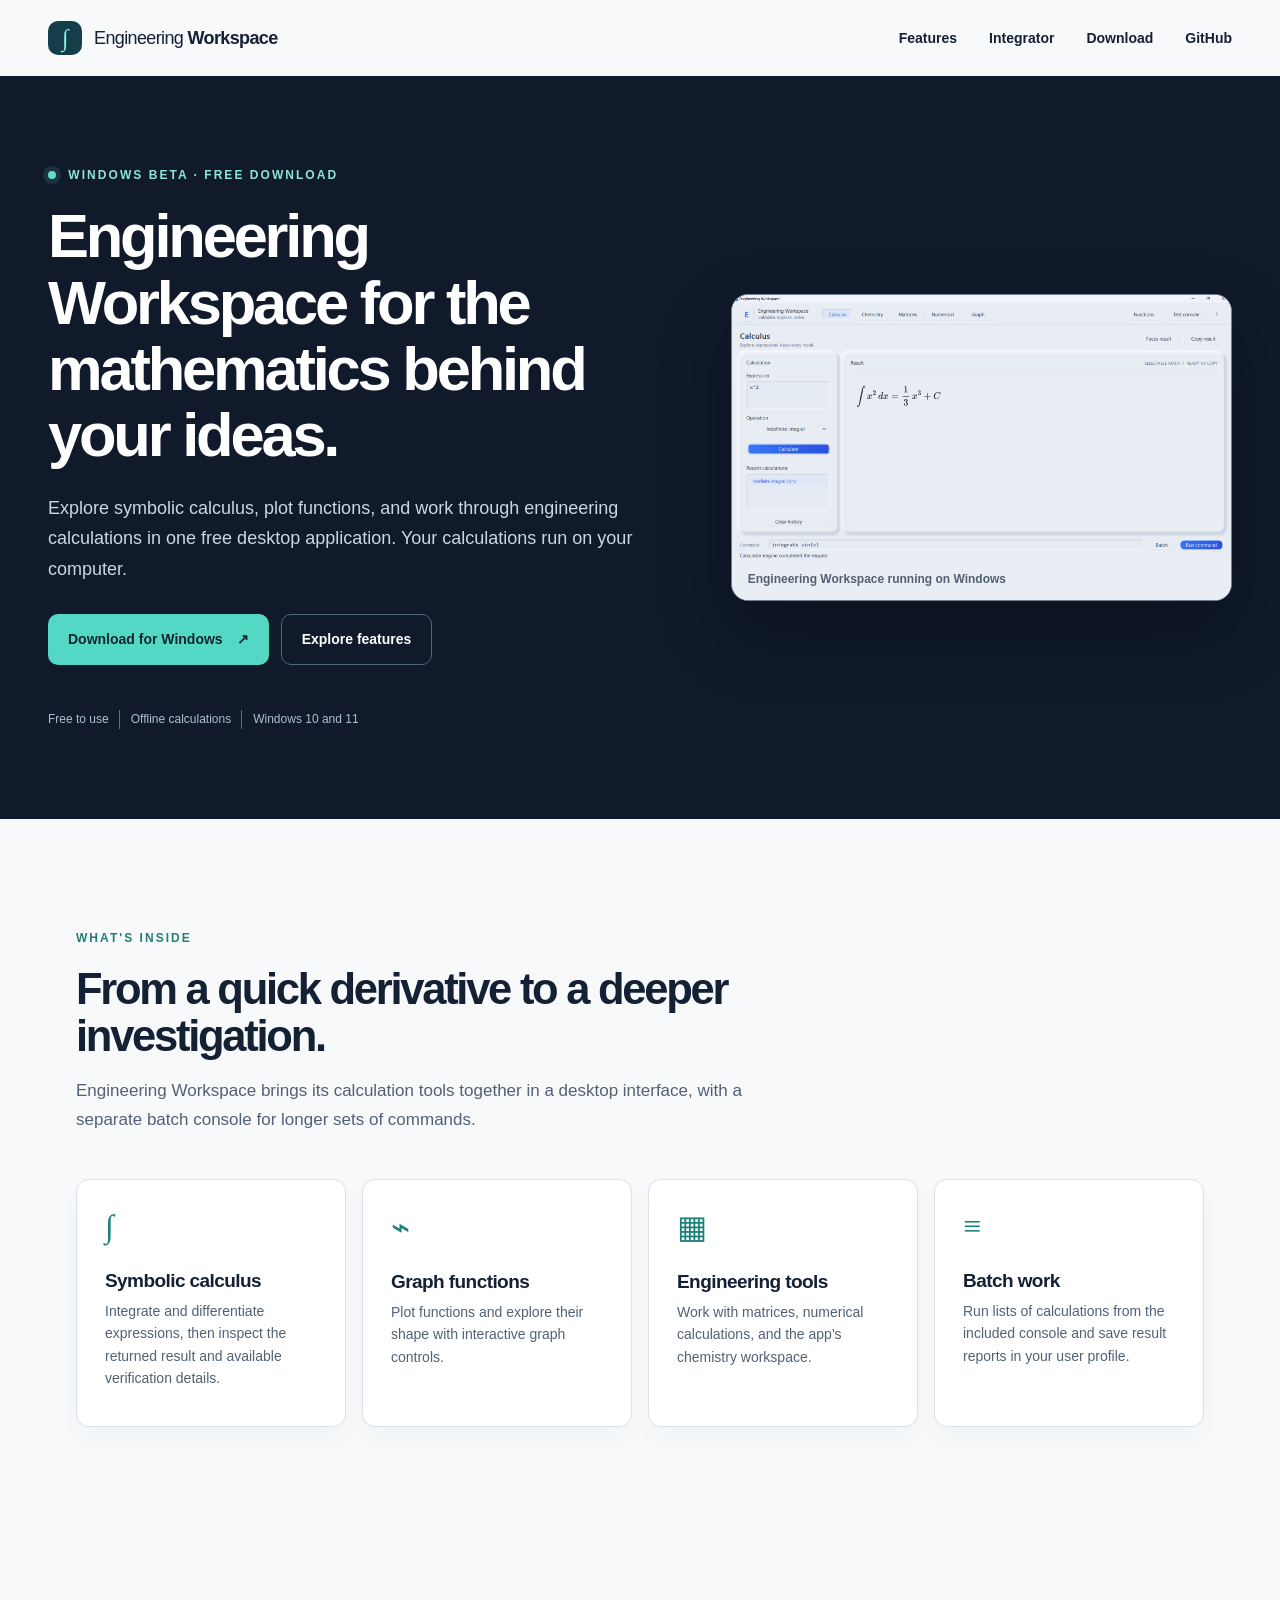
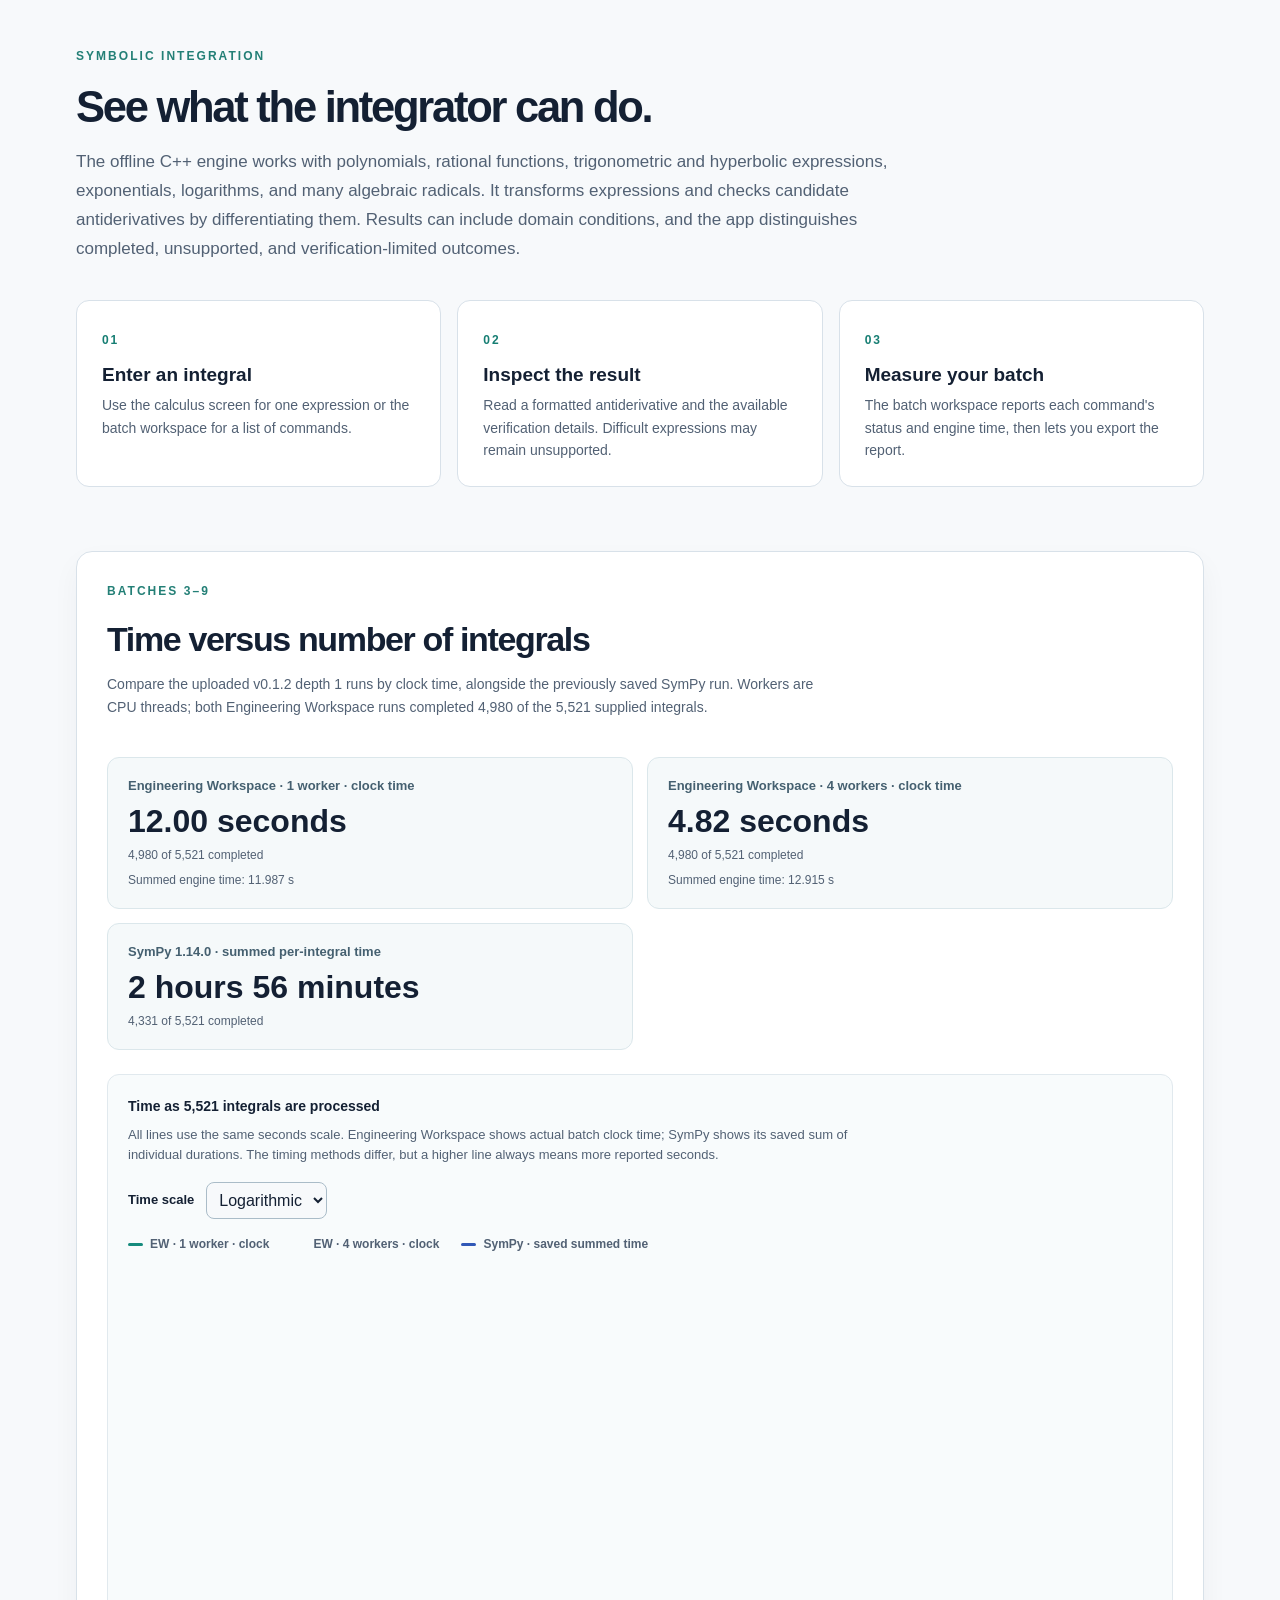
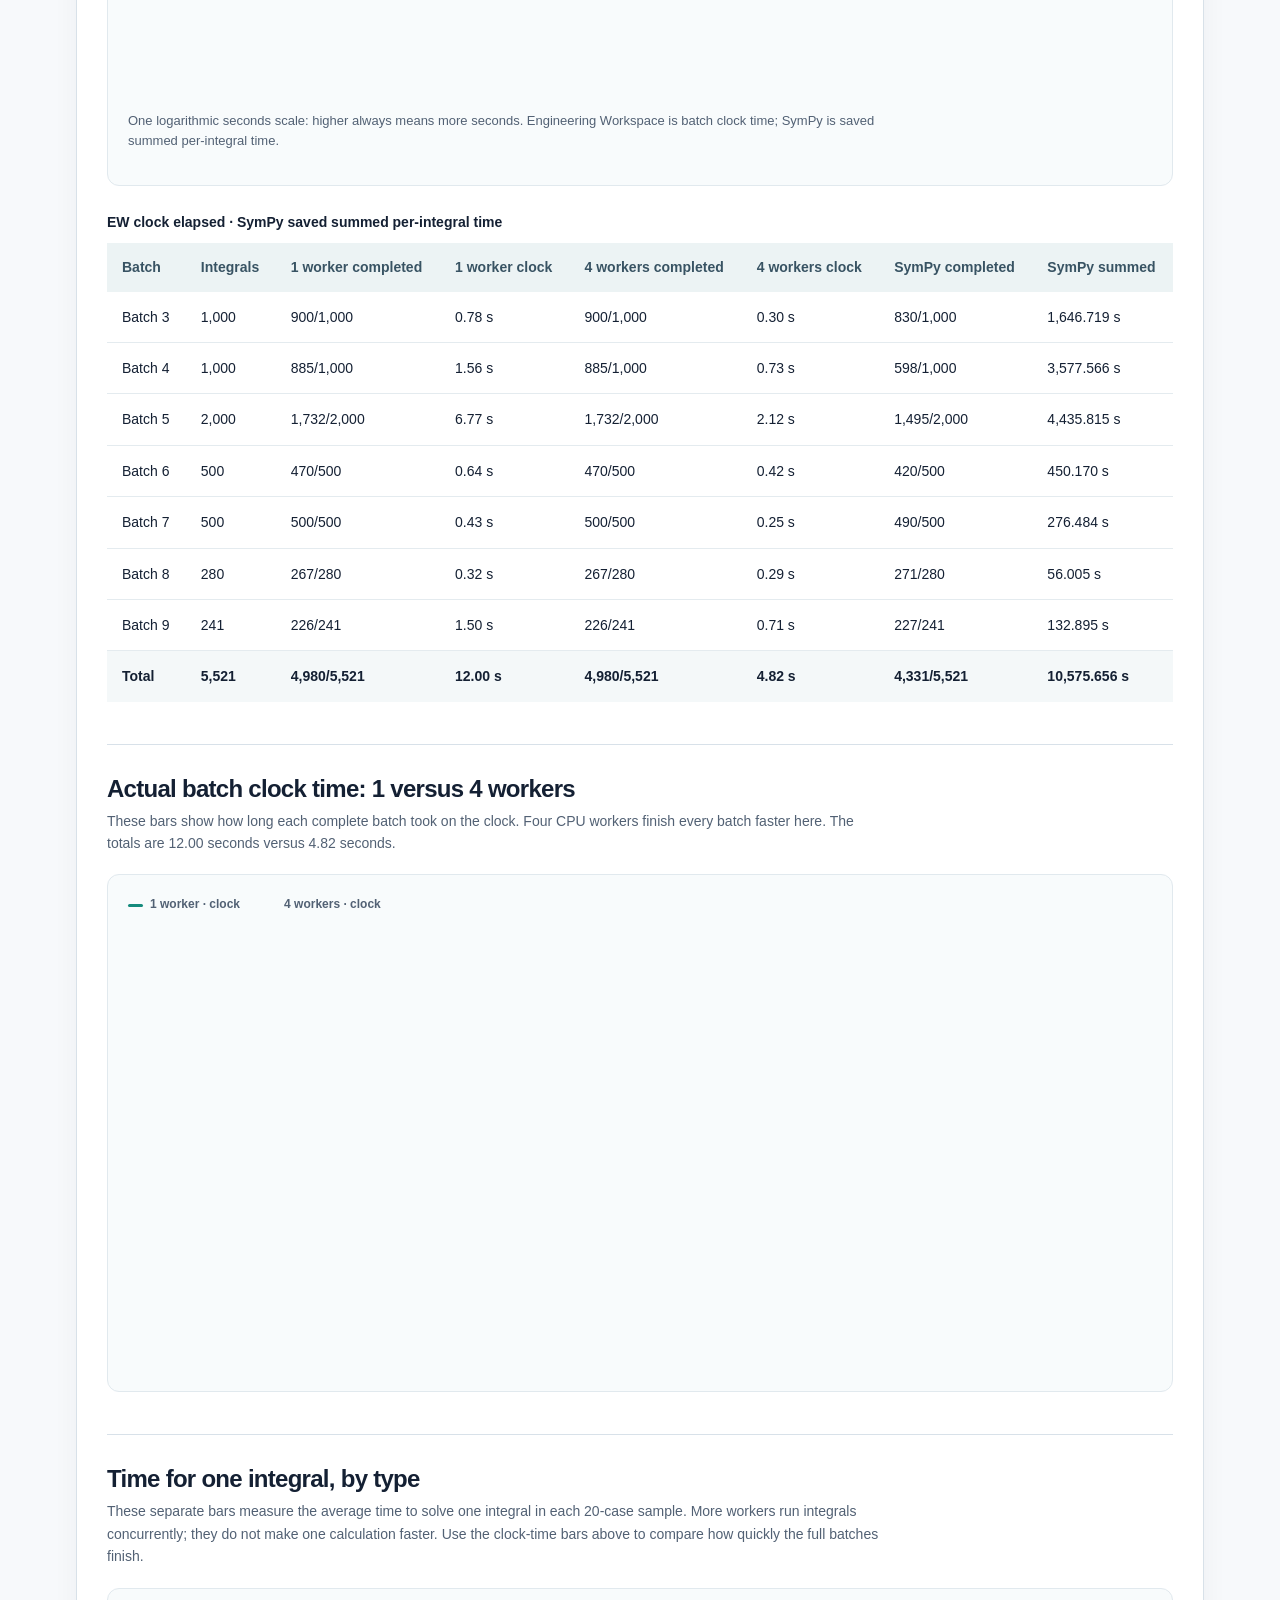
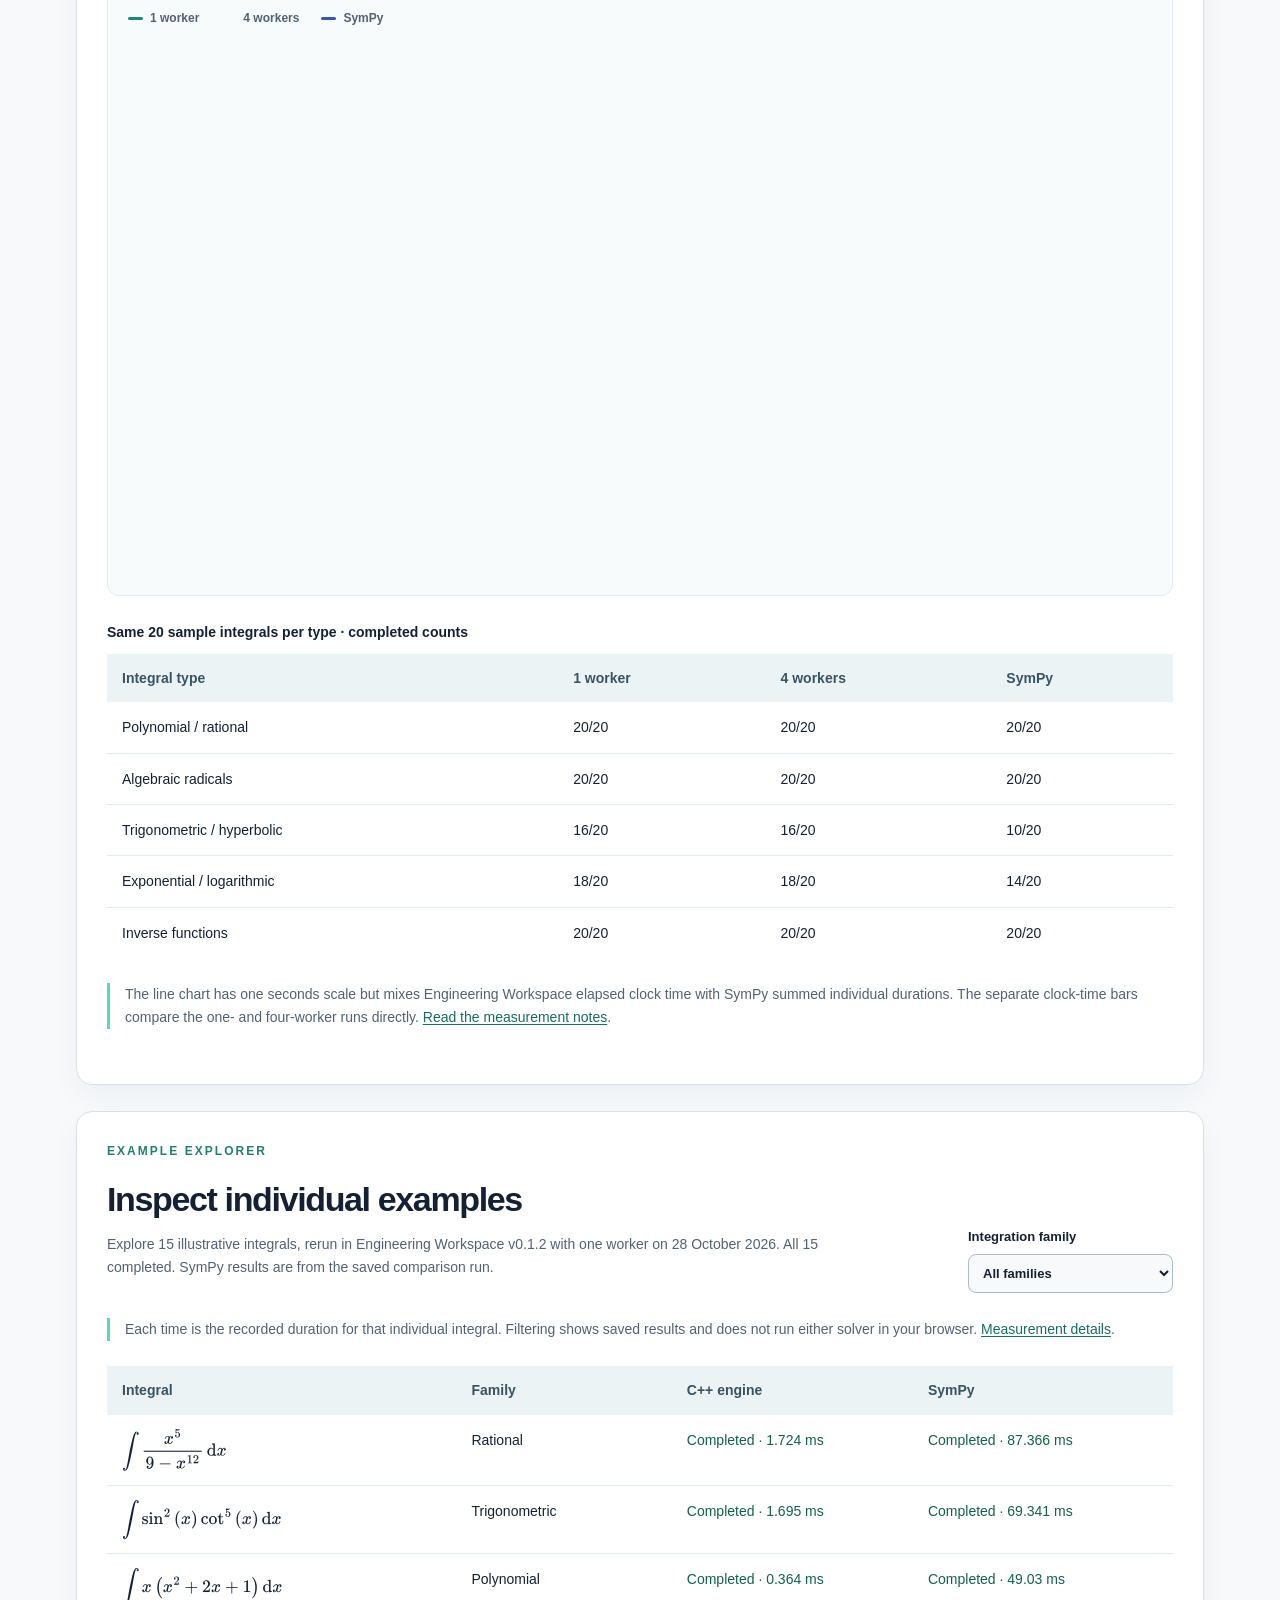
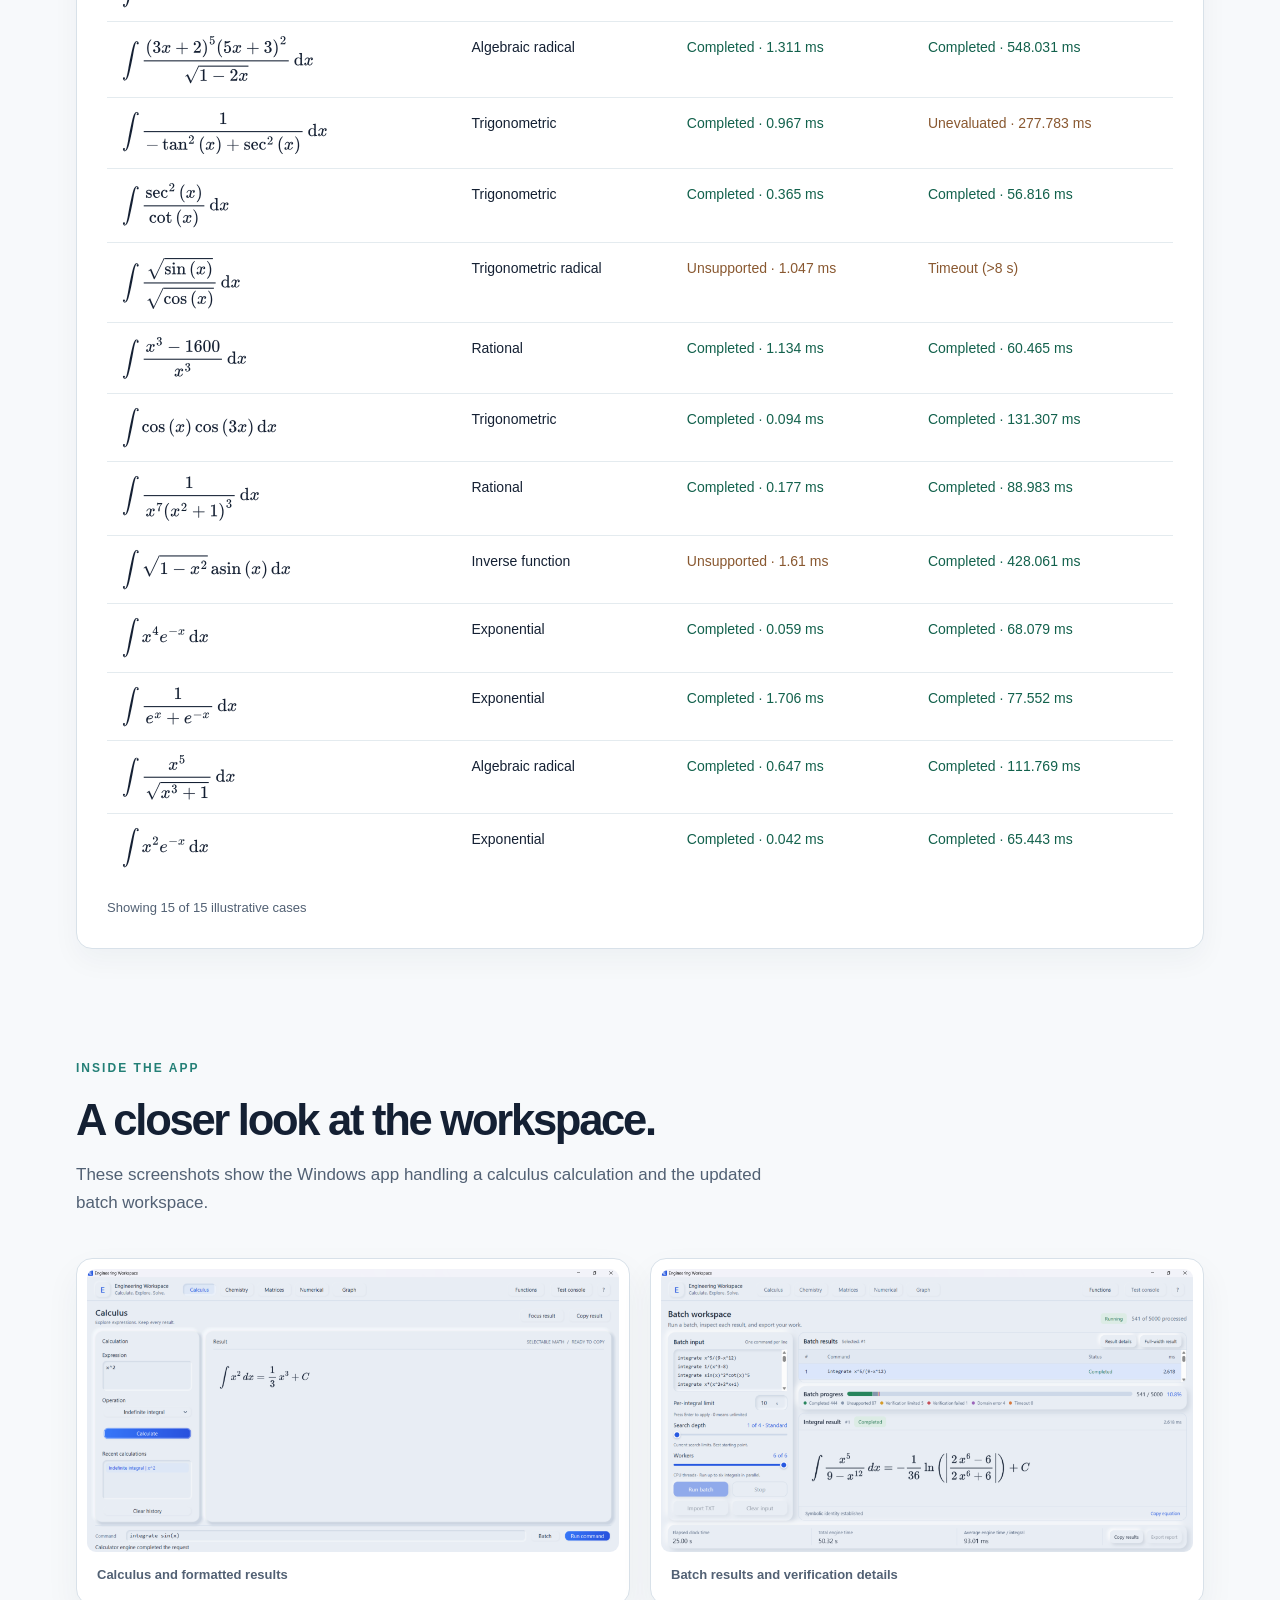
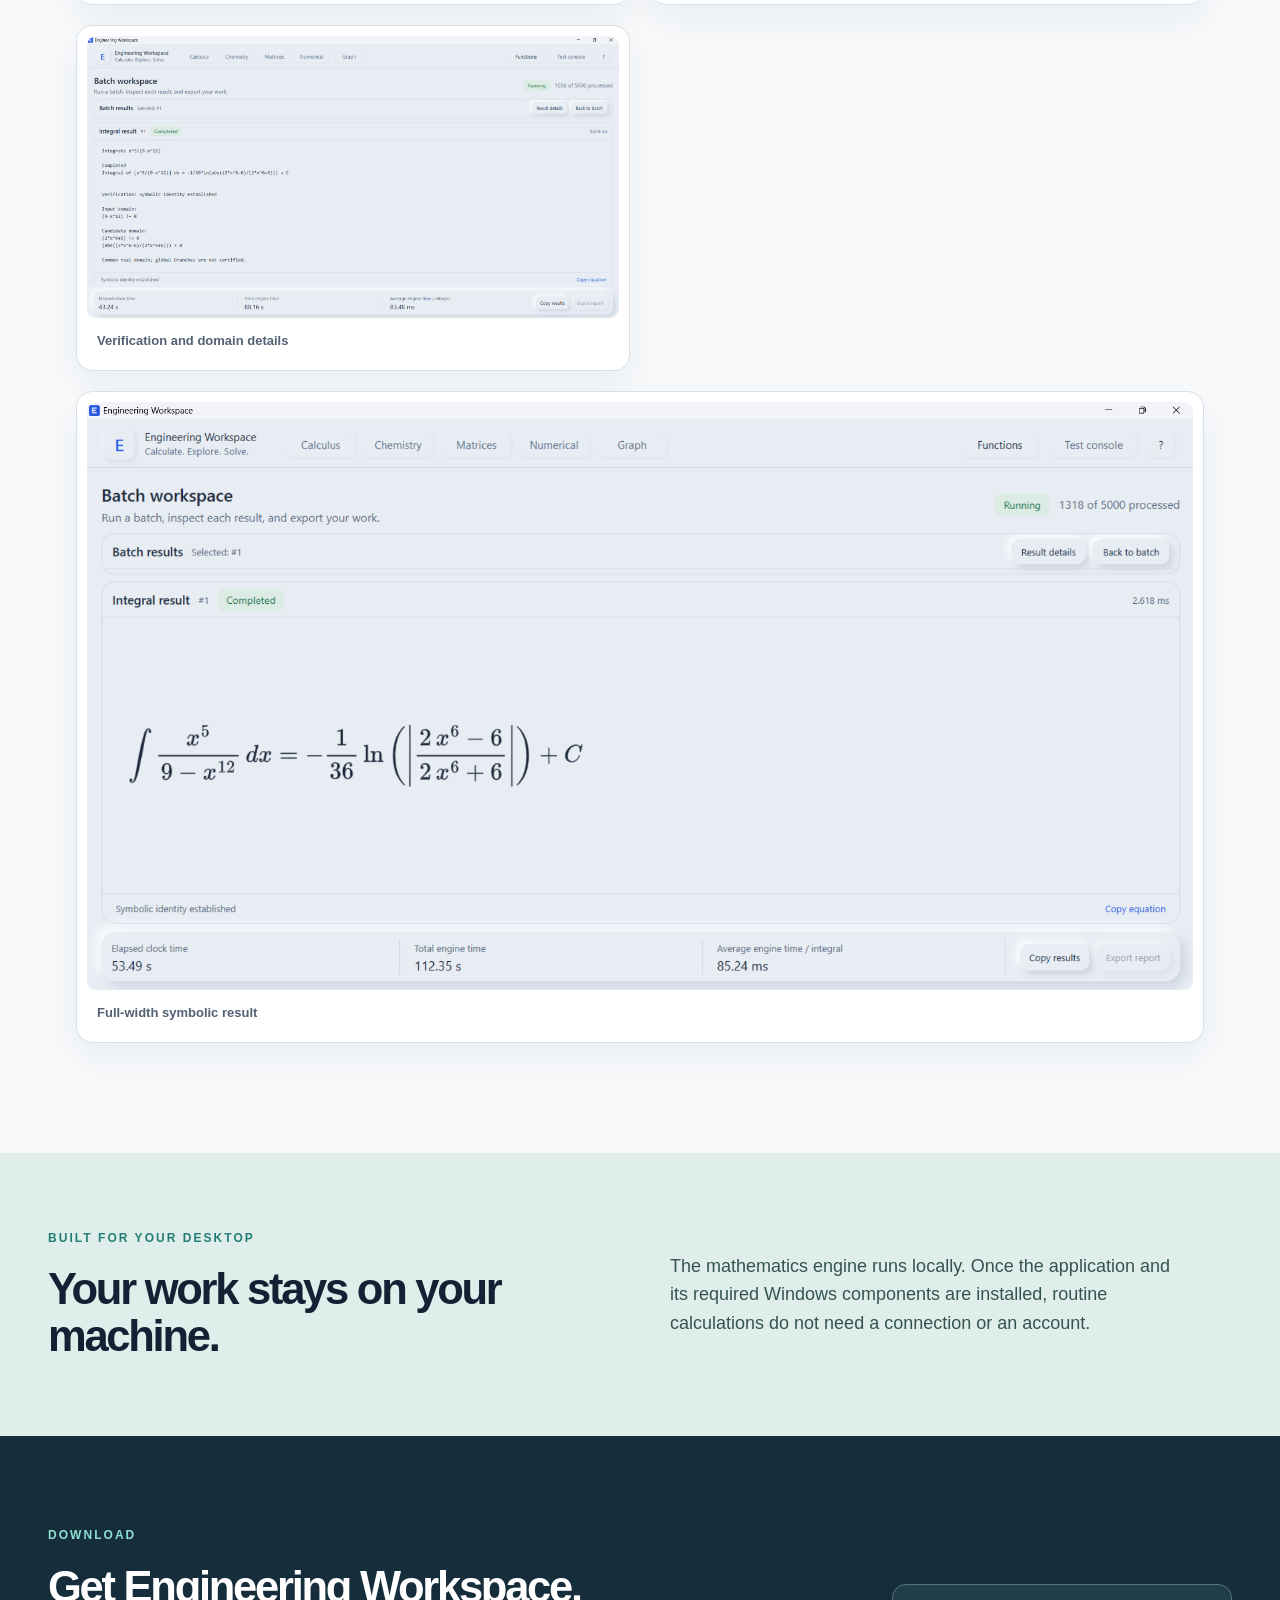
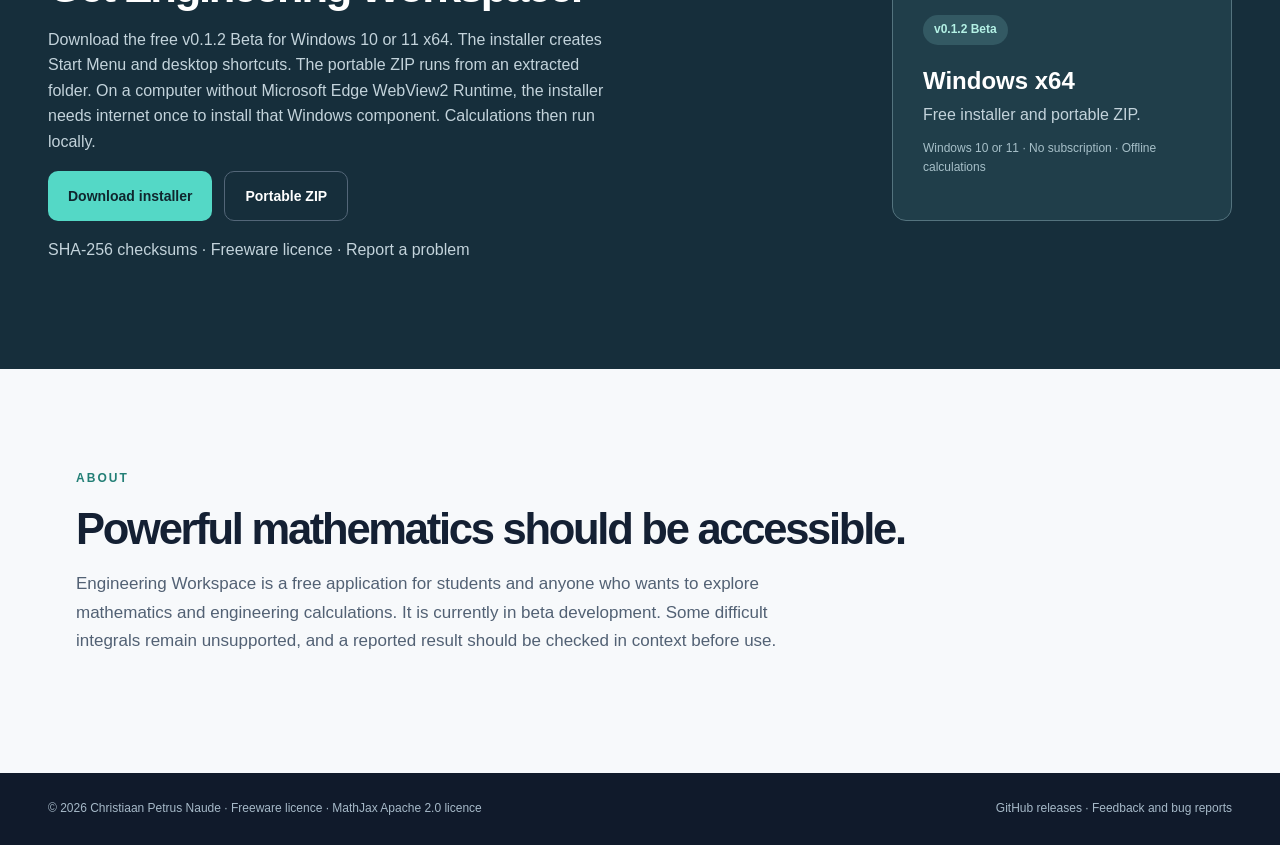
==== commit 48867400: "Show all three current batch views and refresh website cache keys" ====
--- a/docs/index.html
+++ b/docs/index.html
@@ -95,11 +95,11 @@
       </div>
     </section>
     <section class="screenshots" aria-labelledby="screenshots-heading">
-      <div class="section-intro"><p class="eyebrow">INSIDE THE APP</p><h2 id="screenshots-heading">A closer look at the workspace.</h2><p>These screenshots show the Windows app handling a calculus calculation and a 2,000-command batch.</p></div>
+      <div class="section-intro"><p class="eyebrow">INSIDE THE APP</p><h2 id="screenshots-heading">A closer look at the workspace.</h2><p>These screenshots show the Windows app handling a calculus calculation and the updated batch workspace.</p></div>
       <div class="screenshot-grid">
         <figure><img src="screenshots/engineering-workspace-calculus.png" alt="Calculus screen showing the integral of x squared and its formatted antiderivative" loading="lazy" width="1917" height="1018"><figcaption>Calculus and formatted results</figcaption></figure>
-        <figure><img src="screenshots/engineering-workspace-batch.png?v=20261024-2356" alt="Batch workspace showing a selected command's result, verification details and timings after 2,000 commands" loading="lazy" width="1917" height="1018"><figcaption>Batch results and verification details</figcaption></figure>
-        <figure><img src="screenshots/engineering-workspace-batch-result.png?v=20261024-2356" alt="Full-width mathematical result from the batch workspace after 2,000 commands" loading="lazy" width="1917" height="1018"><figcaption>Full-width symbolic result</figcaption></figure>
+        <figure><img src="screenshots/engineering-workspace-batch.png?v=20261105-0100" alt="Batch workspace showing a selected command's result, verification details and timings in the updated batch workspace" loading="lazy" width="1917" height="1018"><figcaption>Batch results and verification details</figcaption></figure>
+        <figure><img src="screenshots/engineering-workspace-batch-details.png?v=20261105-0100" alt="Batch verification and domain details" loading="lazy" width="1917" height="1018"><figcaption>Verification and domain details</figcaption></figure><figure><img src="screenshots/engineering-workspace-batch-result.png?v=20261105-0100" alt="Full-width mathematical result from the batch workspace in the updated batch workspace" loading="lazy" width="1917" height="1018"><figcaption>Full-width symbolic result</figcaption></figure>
       </div>
     </section>
     <section class="principle" aria-labelledby="principle-heading"><div><p class="eyebrow">BUILT FOR YOUR DESKTOP</p><h2 id="principle-heading">Your work stays on your machine.</h2></div><p>The mathematics engine runs locally. Once the application and its required Windows components are installed, routine calculations do not need a connection or an account.</p></section>
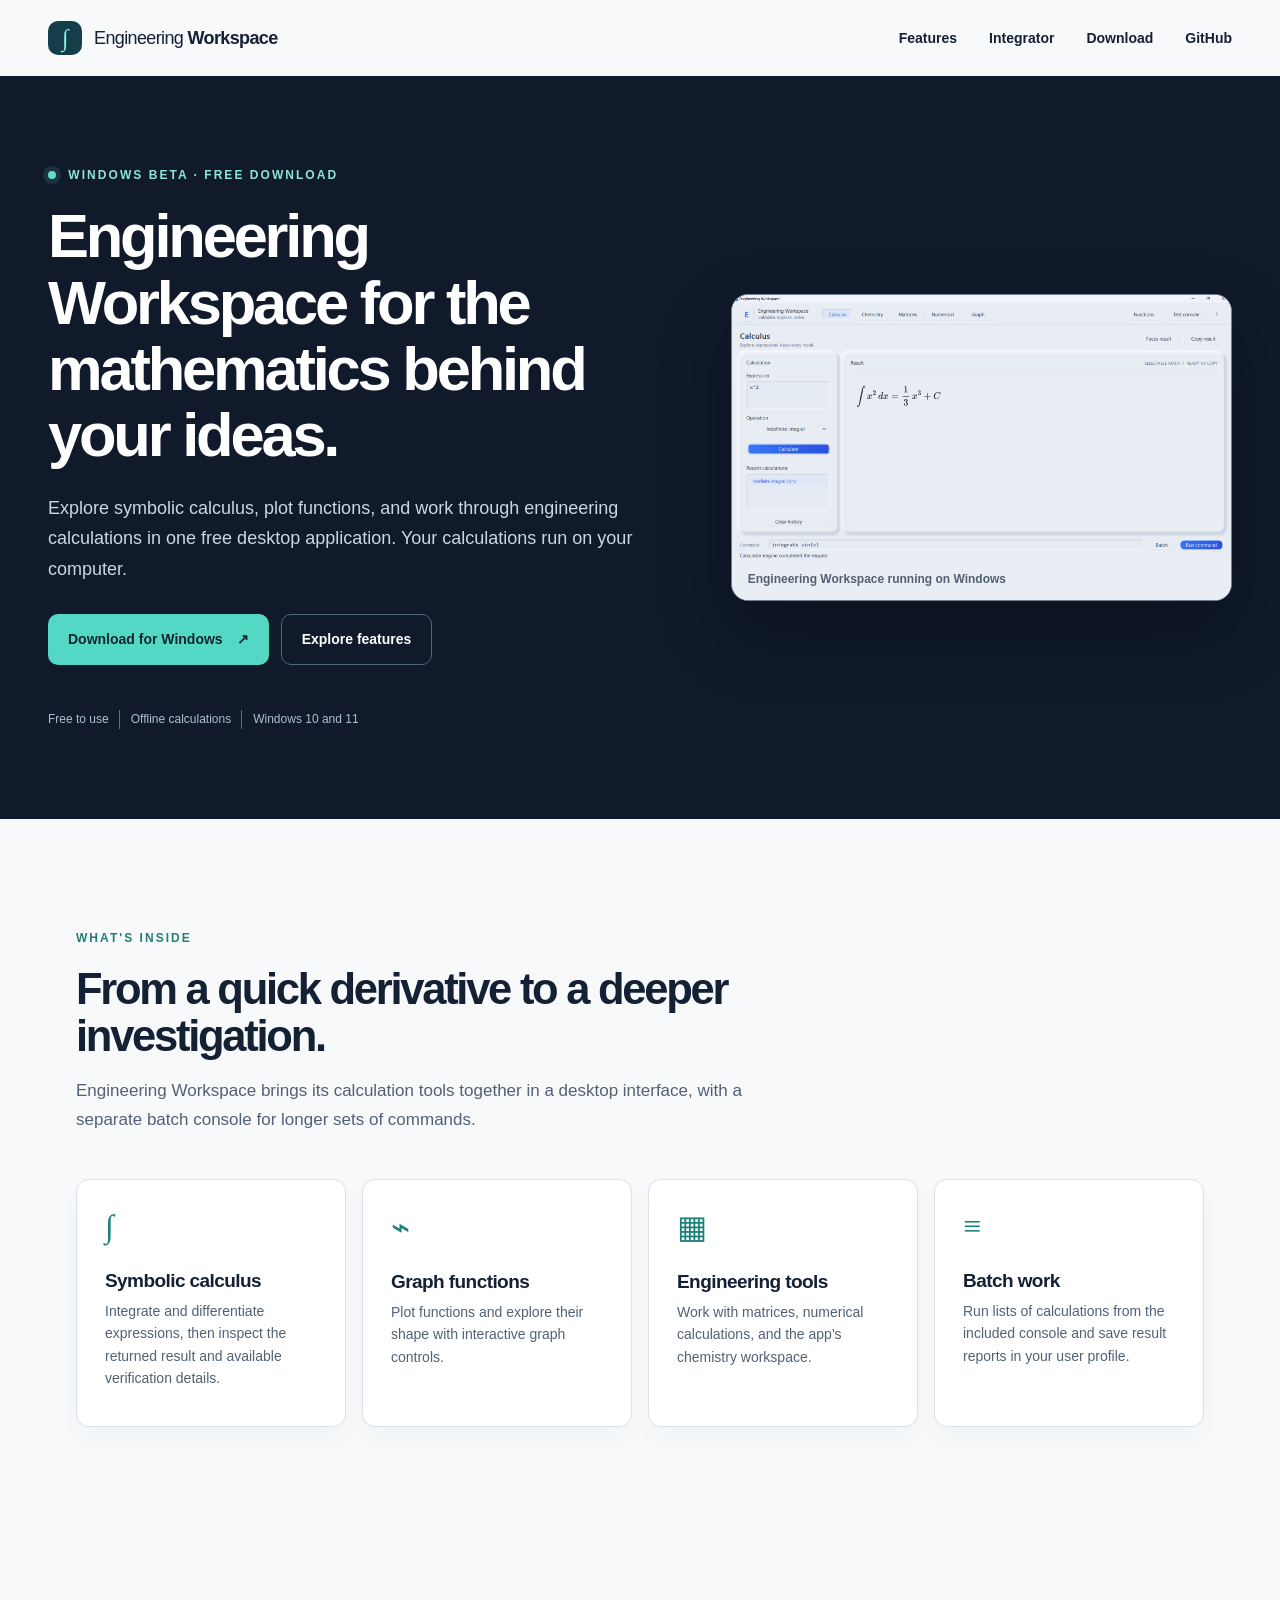
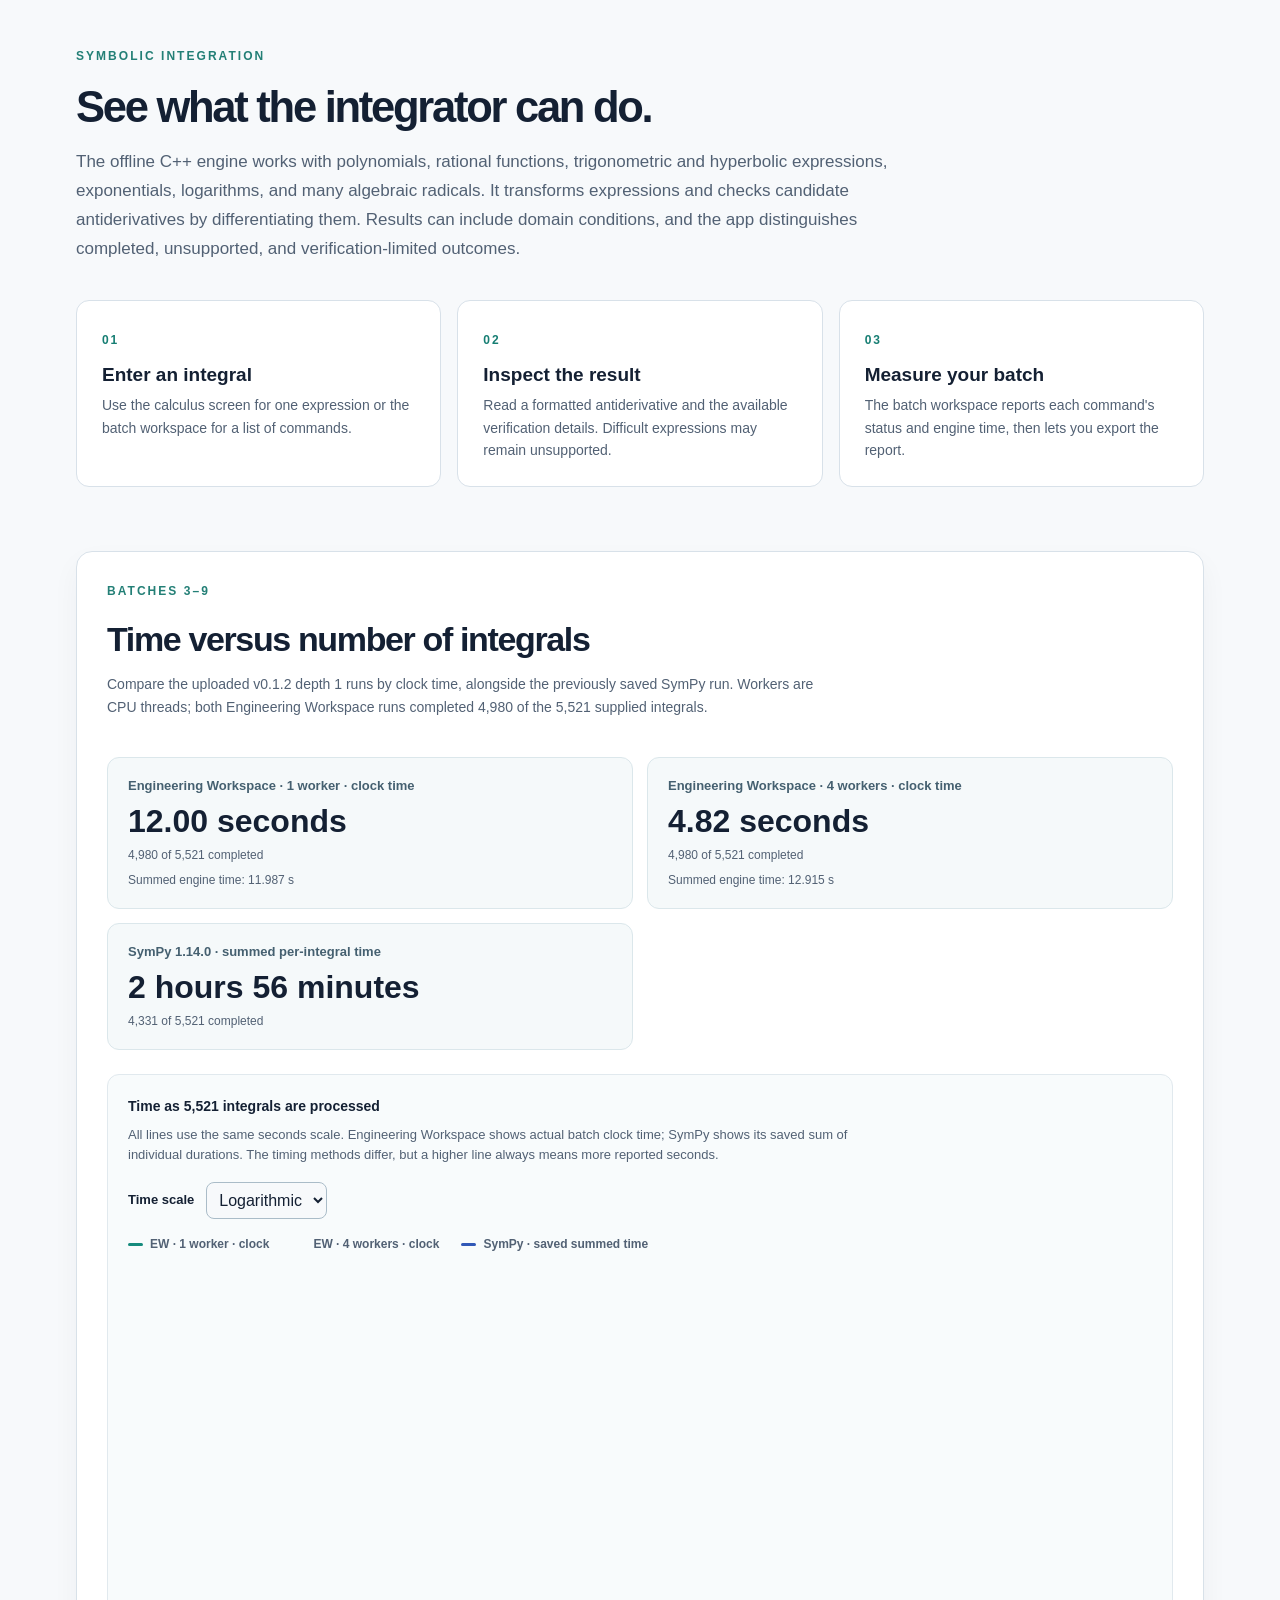
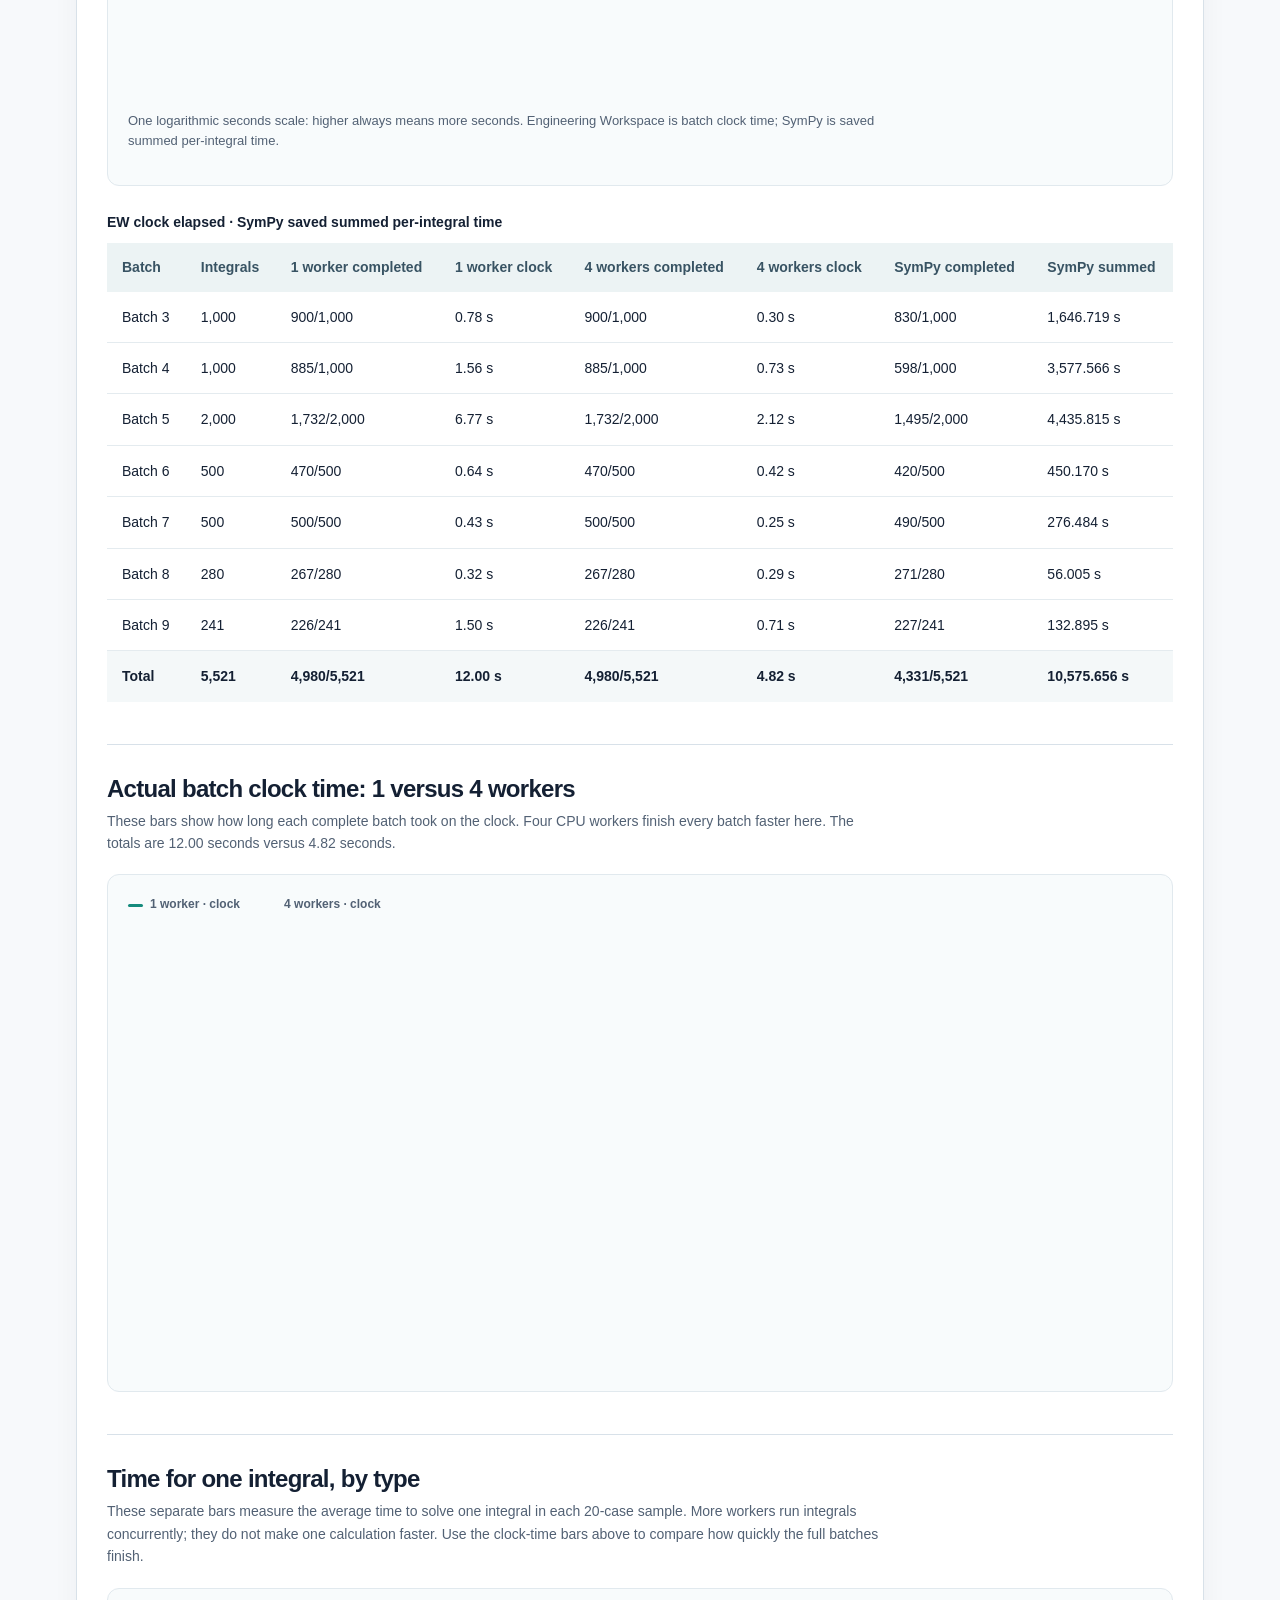
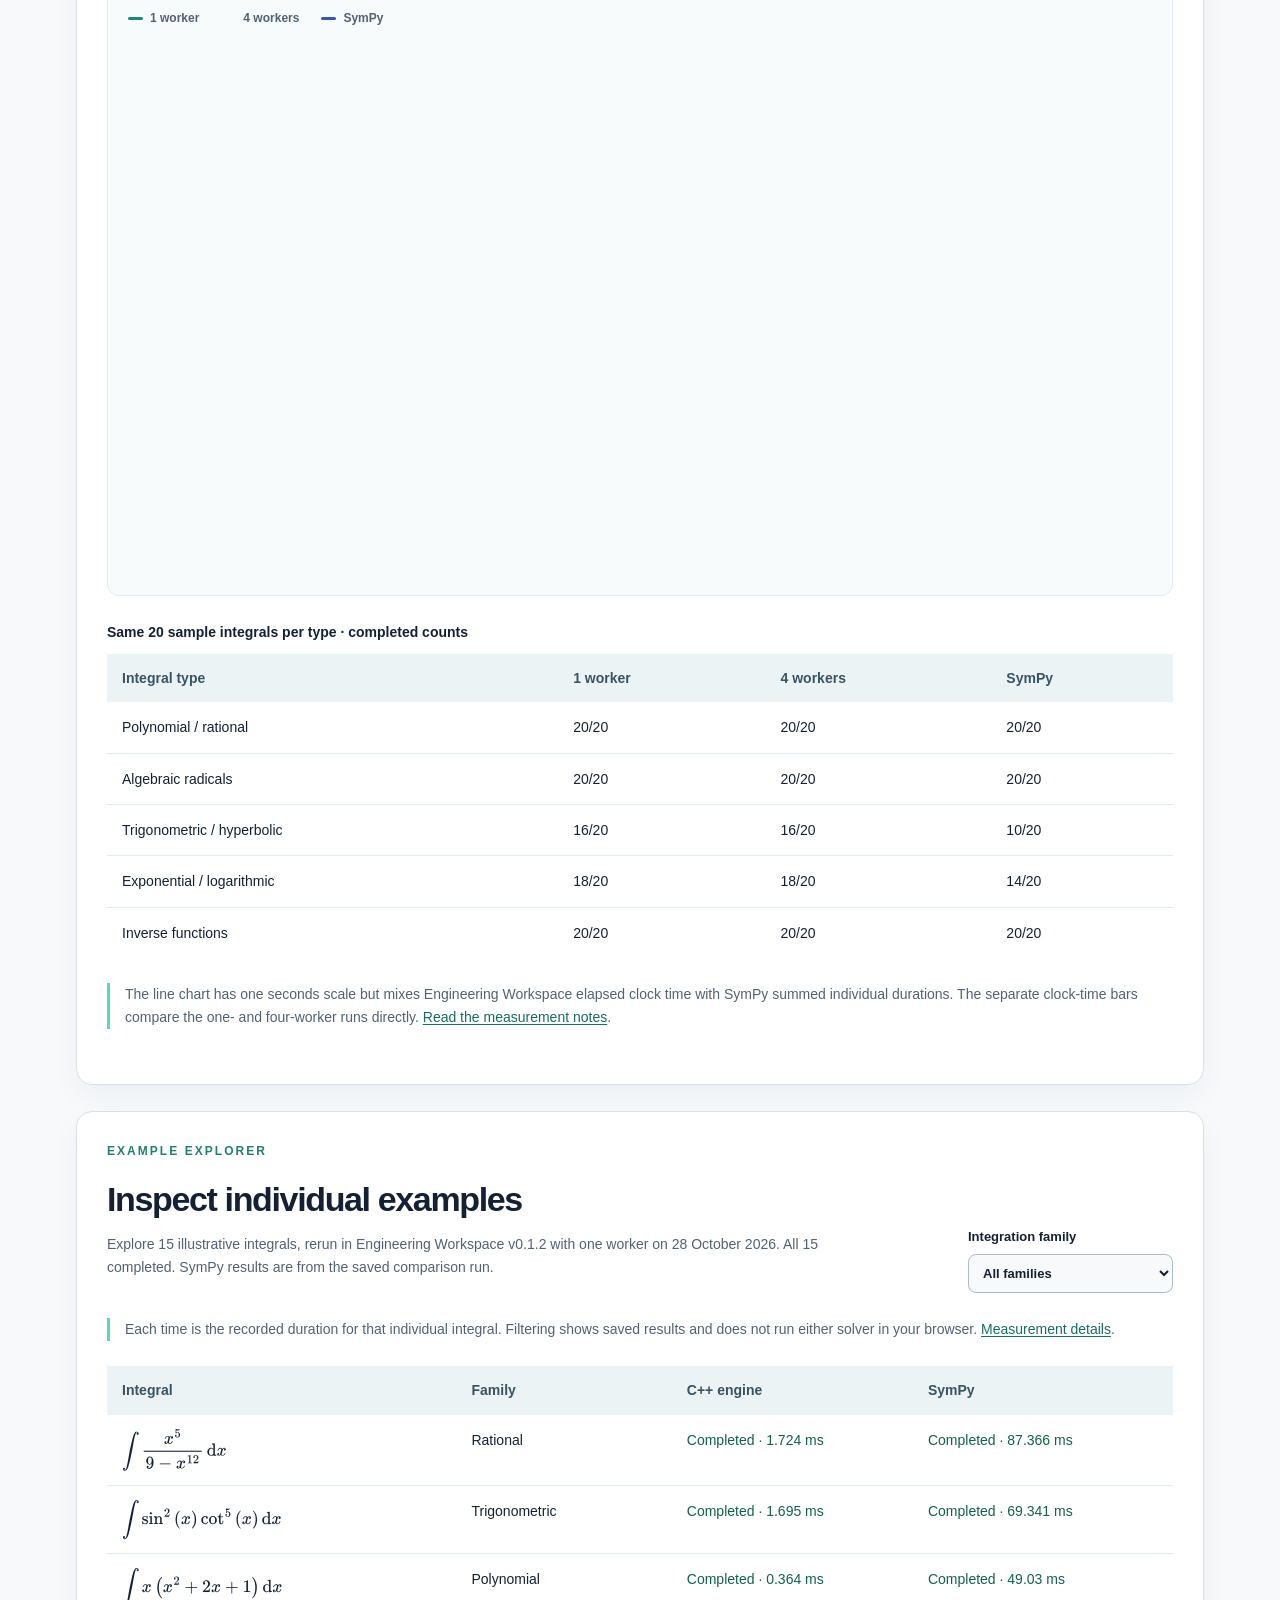
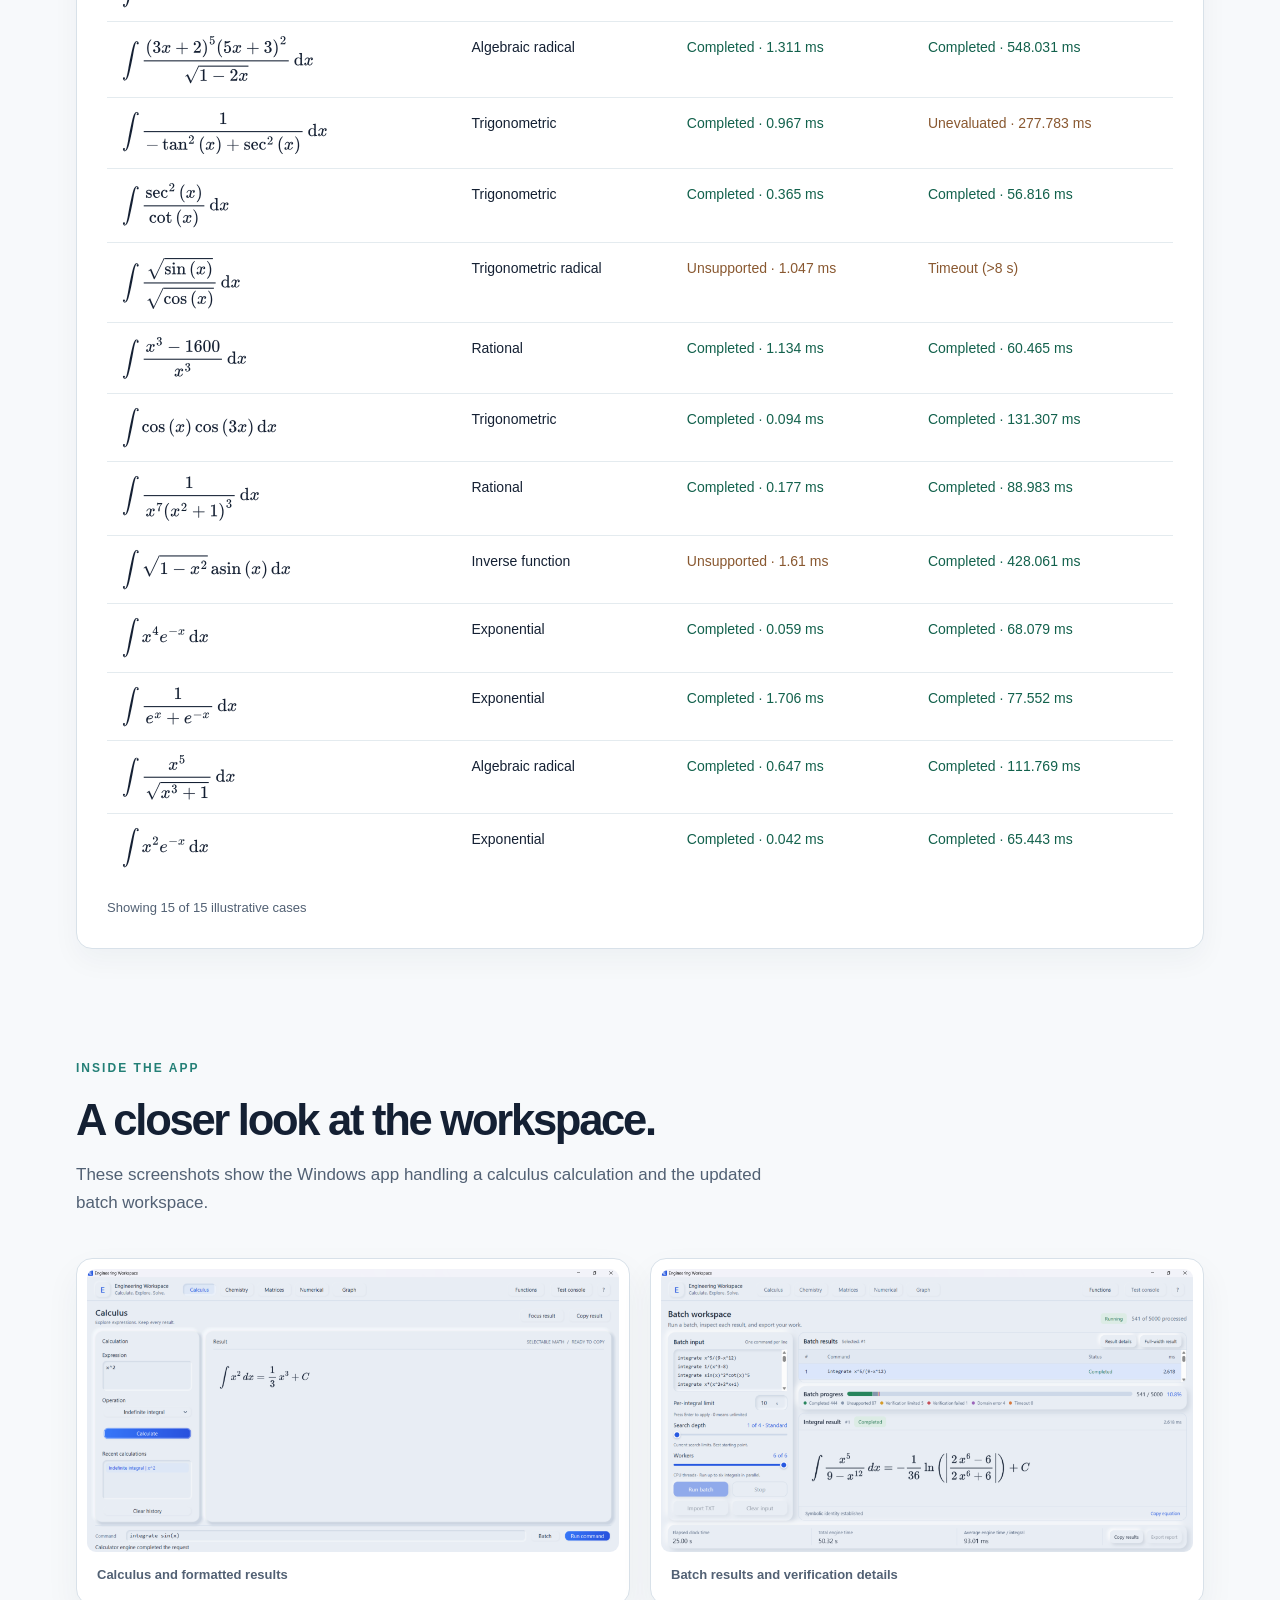
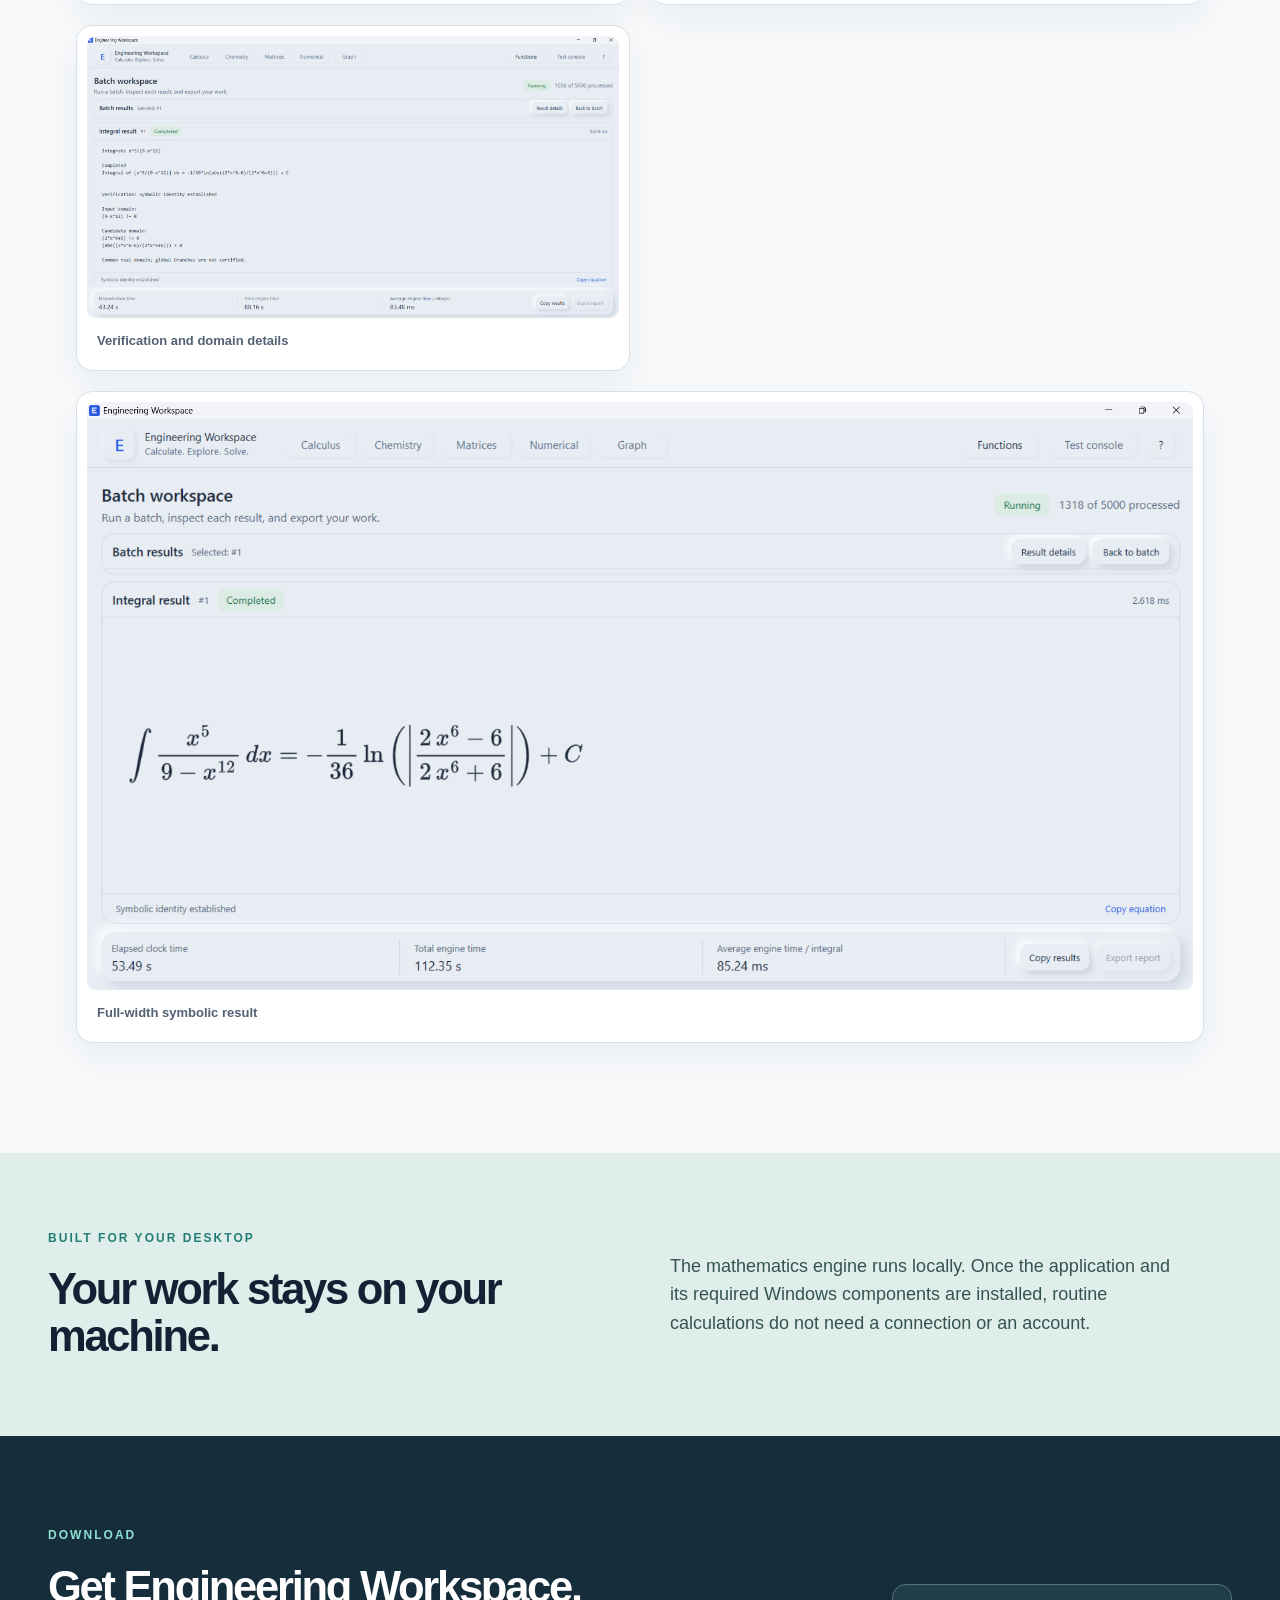
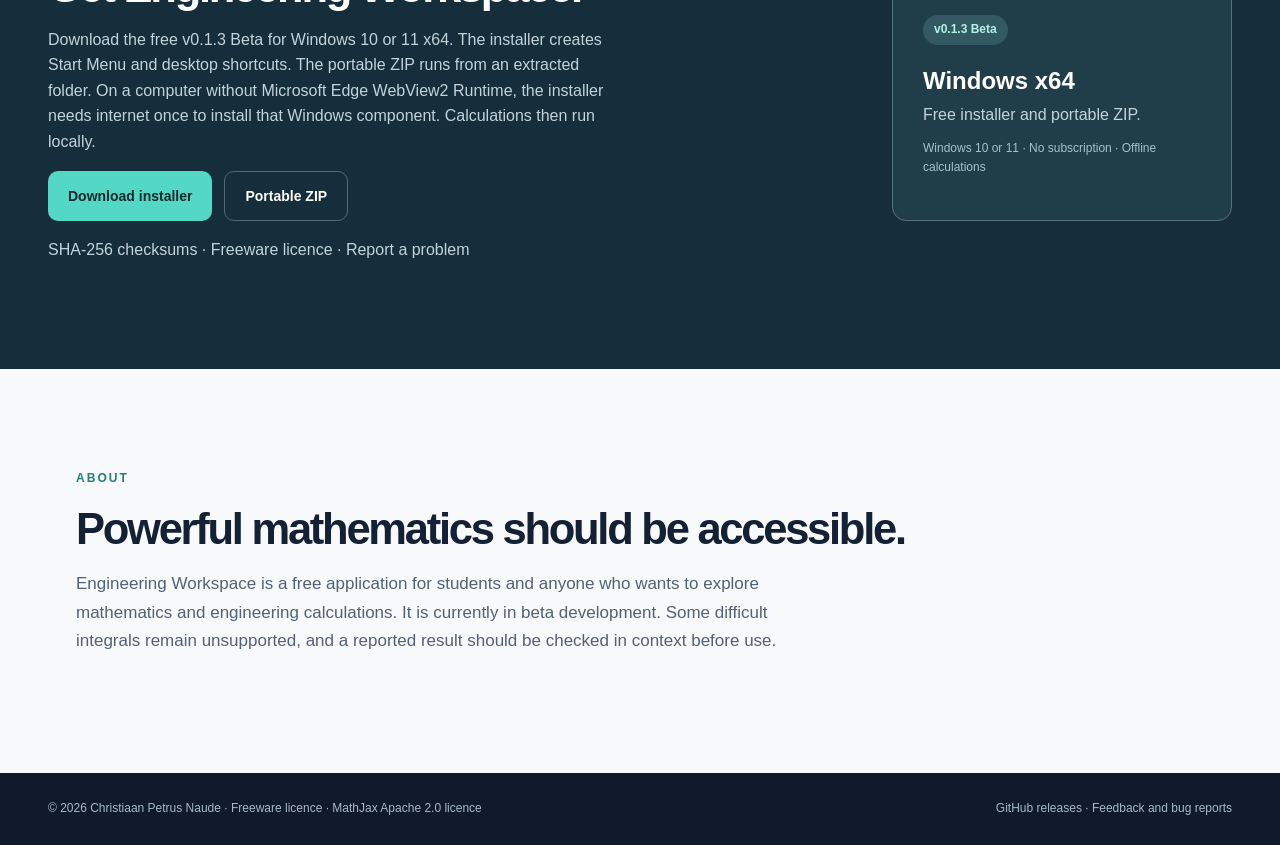
==== commit e14f00fc: "Publish v0.1.3 update installer and release notes" ====
--- a/docs/index.html
+++ b/docs/index.html
@@ -103,7 +103,7 @@
       </div>
     </section>
     <section class="principle" aria-labelledby="principle-heading"><div><p class="eyebrow">BUILT FOR YOUR DESKTOP</p><h2 id="principle-heading">Your work stays on your machine.</h2></div><p>The mathematics engine runs locally. Once the application and its required Windows components are installed, routine calculations do not need a connection or an account.</p></section>
-    <section id="download" class="download" aria-labelledby="download-heading"><div><p class="eyebrow">DOWNLOAD</p><h2 id="download-heading">Get Engineering Workspace.</h2><p>Download the free v0.1.2 Beta for Windows 10 or 11 x64. The installer creates Start Menu and desktop shortcuts. The portable ZIP runs from an extracted folder. On a computer without Microsoft Edge WebView2 Runtime, the installer needs internet once to install that Windows component. Calculations then run locally.</p><div class="hero-actions"><a class="button primary" href="https://github.com/C-NAUDE/Engineering-Workspace-Releases/releases/download/v0.1.2/EngineeringWorkspace-Setup-v0.1.2.exe">Download installer</a><a class="button quiet" href="https://github.com/C-NAUDE/Engineering-Workspace-Releases/releases/download/v0.1.2/EngineeringWorkspace-Portable-v0.1.2-Windows-x64.zip">Portable ZIP</a></div><p class="small"><a href="https://github.com/C-NAUDE/Engineering-Workspace-Releases/releases/download/v0.1.2/SHA256SUMS.txt">SHA-256 checksums</a> · <a href="LICENSE.txt">Freeware licence</a> · <a href="https://github.com/C-NAUDE/Engineering-Workspace-Releases/issues">Report a problem</a></p></div><div class="release-card"><span class="release-status">v0.1.2 Beta</span><h3>Windows x64</h3><p>Free installer and portable ZIP.</p><p class="small">Windows 10 or 11 · No subscription · Offline calculations</p></div></section>    <section id="about" class="about" aria-labelledby="about-heading"><p class="eyebrow">ABOUT</p><h2 id="about-heading">Powerful mathematics should be accessible.</h2><p>Engineering Workspace is a free application for students and anyone who wants to explore mathematics and engineering calculations. It is currently in beta development. Some difficult integrals remain unsupported, and a reported result should be checked in context before use.</p></section>
+    <section id="download" class="download" aria-labelledby="download-heading"><div><p class="eyebrow">DOWNLOAD</p><h2 id="download-heading">Get Engineering Workspace.</h2><p>Download the free v0.1.3 Beta for Windows 10 or 11 x64. The installer creates Start Menu and desktop shortcuts. The portable ZIP runs from an extracted folder. On a computer without Microsoft Edge WebView2 Runtime, the installer needs internet once to install that Windows component. Calculations then run locally.</p><div class="hero-actions"><a class="button primary" href="https://github.com/C-NAUDE/Engineering-Workspace-Releases/releases/download/v0.1.3/EngineeringWorkspace-Setup-v0.1.3.exe">Download installer</a><a class="button quiet" href="https://github.com/C-NAUDE/Engineering-Workspace-Releases/releases/download/v0.1.3/EngineeringWorkspace-Portable-v0.1.3-Windows-x64.zip">Portable ZIP</a></div><p class="small"><a href="https://github.com/C-NAUDE/Engineering-Workspace-Releases/releases/download/v0.1.3/SHA256SUMS.txt">SHA-256 checksums</a> · <a href="LICENSE.txt">Freeware licence</a> · <a href="https://github.com/C-NAUDE/Engineering-Workspace-Releases/issues">Report a problem</a></p></div><div class="release-card"><span class="release-status">v0.1.3 Beta</span><h3>Windows x64</h3><p>Free installer and portable ZIP.</p><p class="small">Windows 10 or 11 · No subscription · Offline calculations</p></div></section>    <section id="about" class="about" aria-labelledby="about-heading"><p class="eyebrow">ABOUT</p><h2 id="about-heading">Powerful mathematics should be accessible.</h2><p>Engineering Workspace is a free application for students and anyone who wants to explore mathematics and engineering calculations. It is currently in beta development. Some difficult integrals remain unsupported, and a reported result should be checked in context before use.</p></section>
   </main>
   <footer><span>© 2026 Christiaan Petrus Naude · <a href="LICENSE.txt">Freeware licence</a> · <a href="vendor/MathJax/LICENSE">MathJax Apache 2.0 licence</a></span><span><a href="https://github.com/C-NAUDE/Engineering-Workspace-Releases">GitHub releases</a> · <a href="https://github.com/C-NAUDE/Engineering-Workspace-Releases/issues">Feedback and bug reports</a></span></footer>
   <script src="benchmark.js?v=20261028-examples-v2" defer></script>
